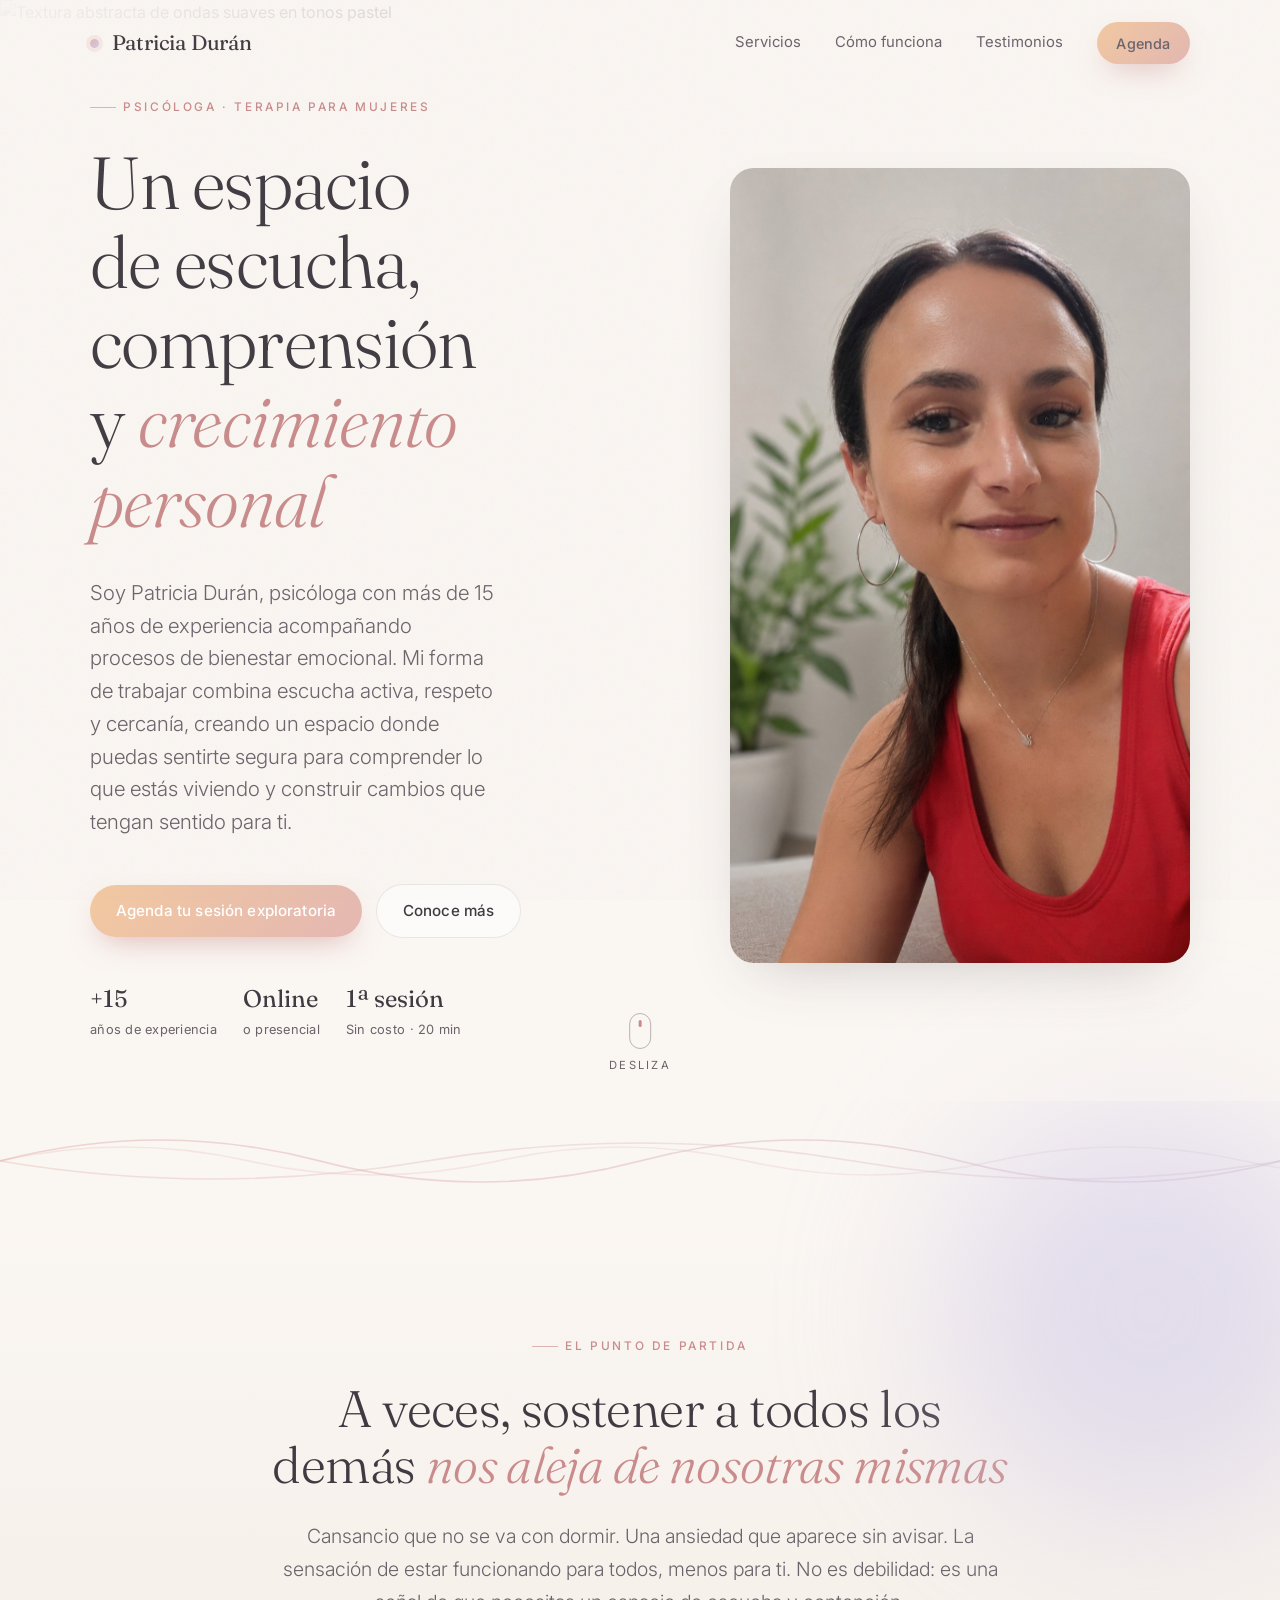
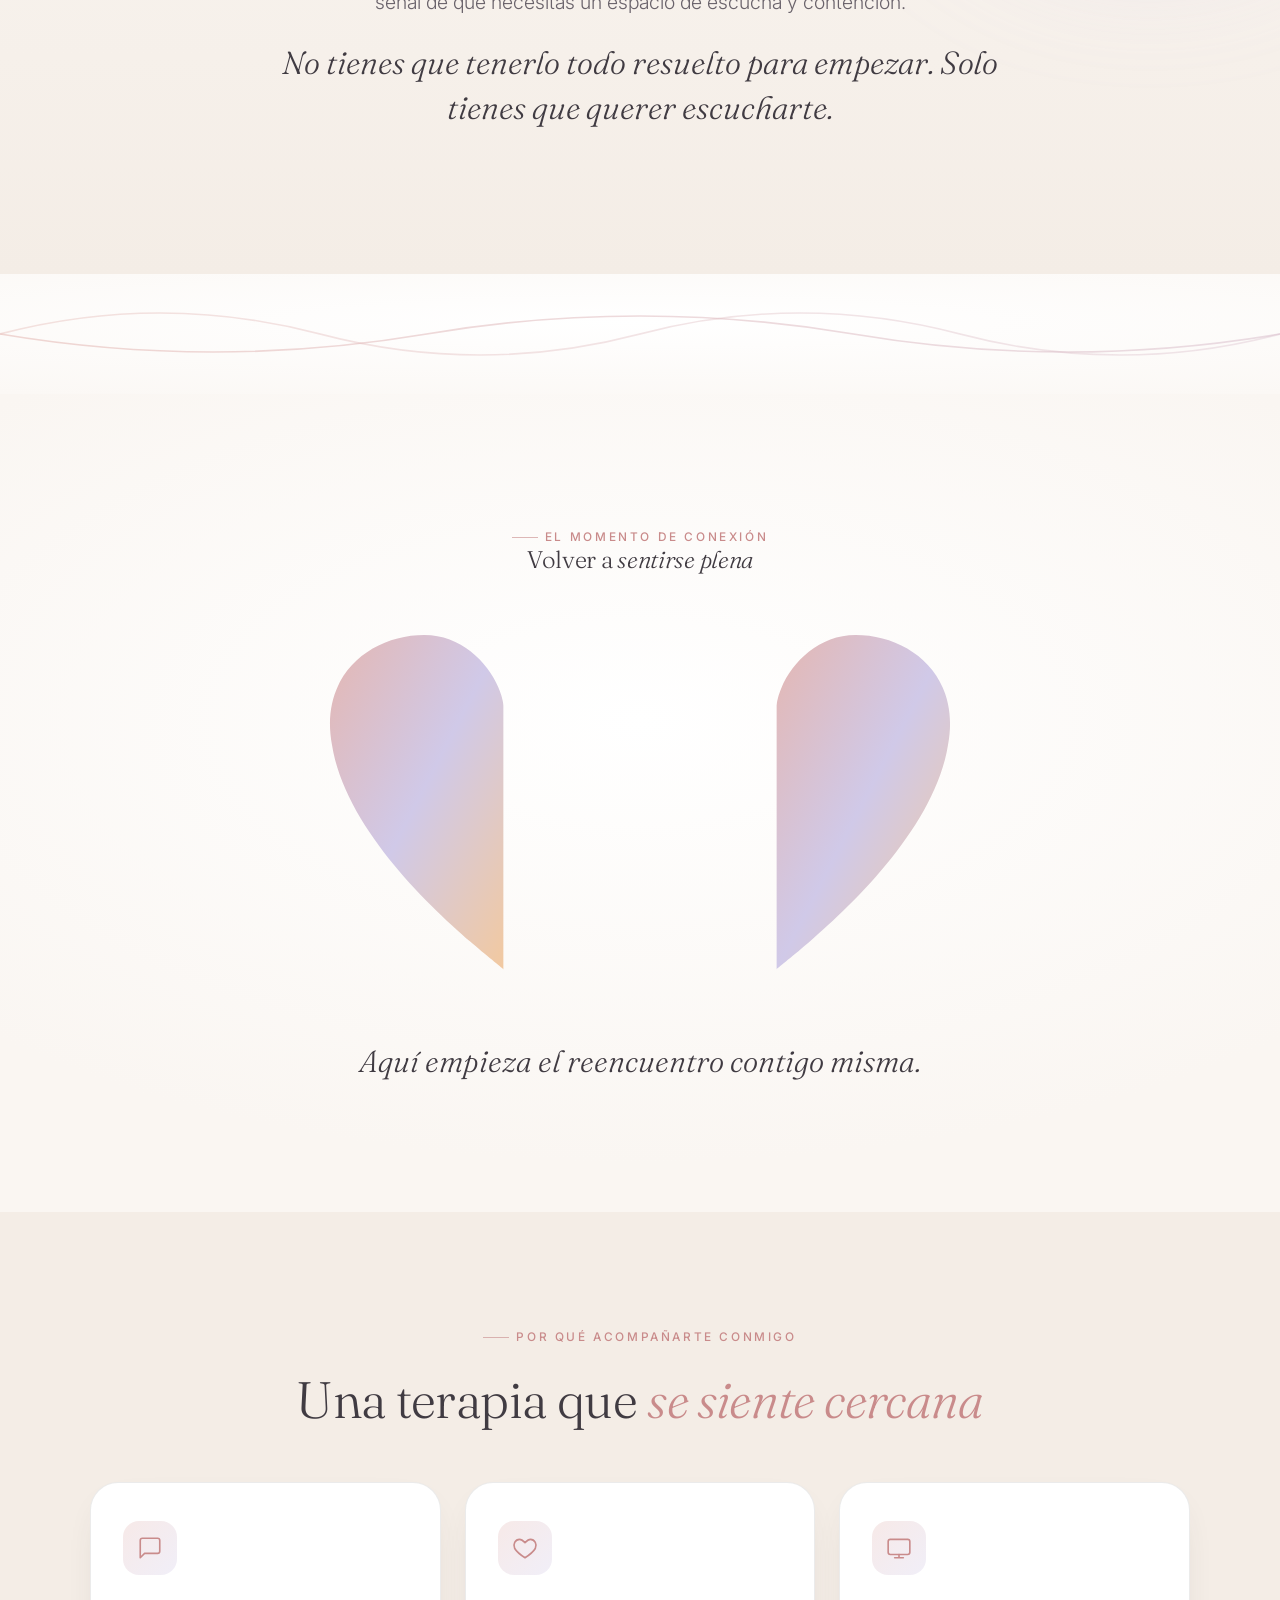
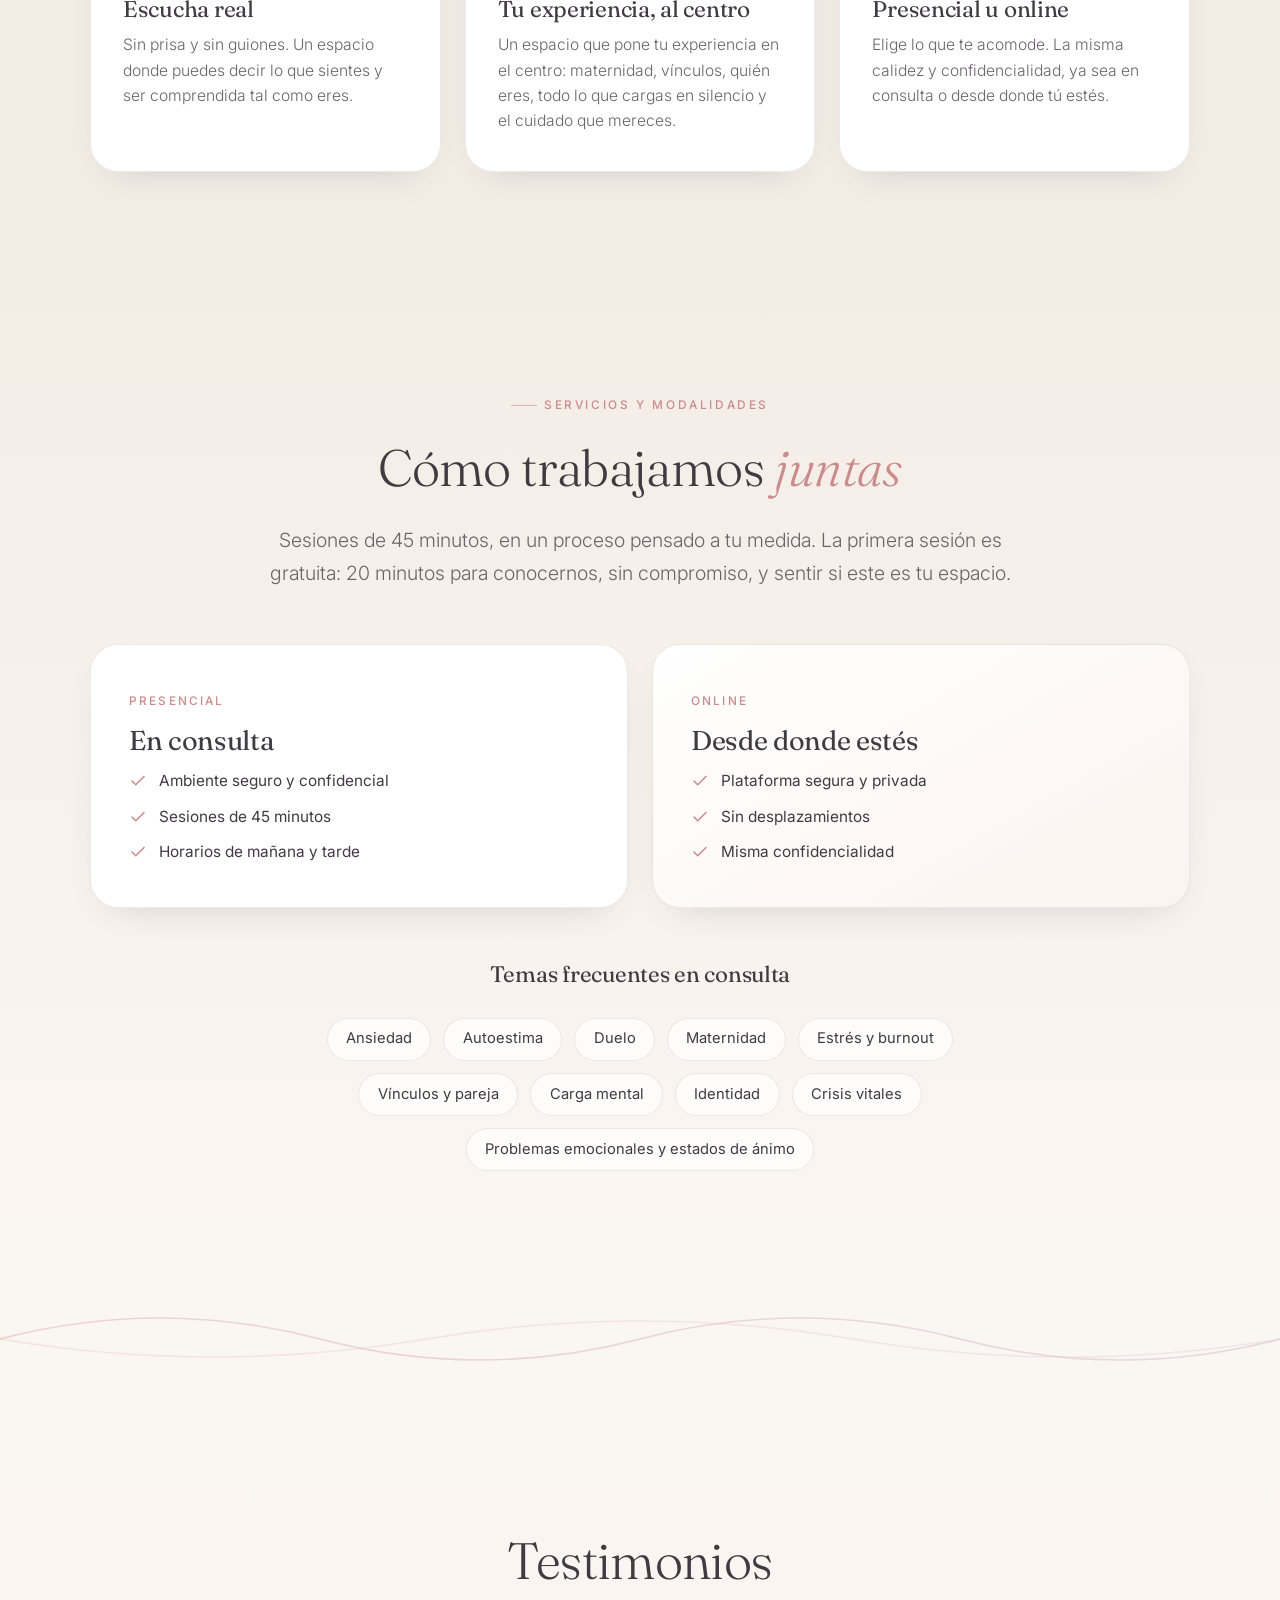
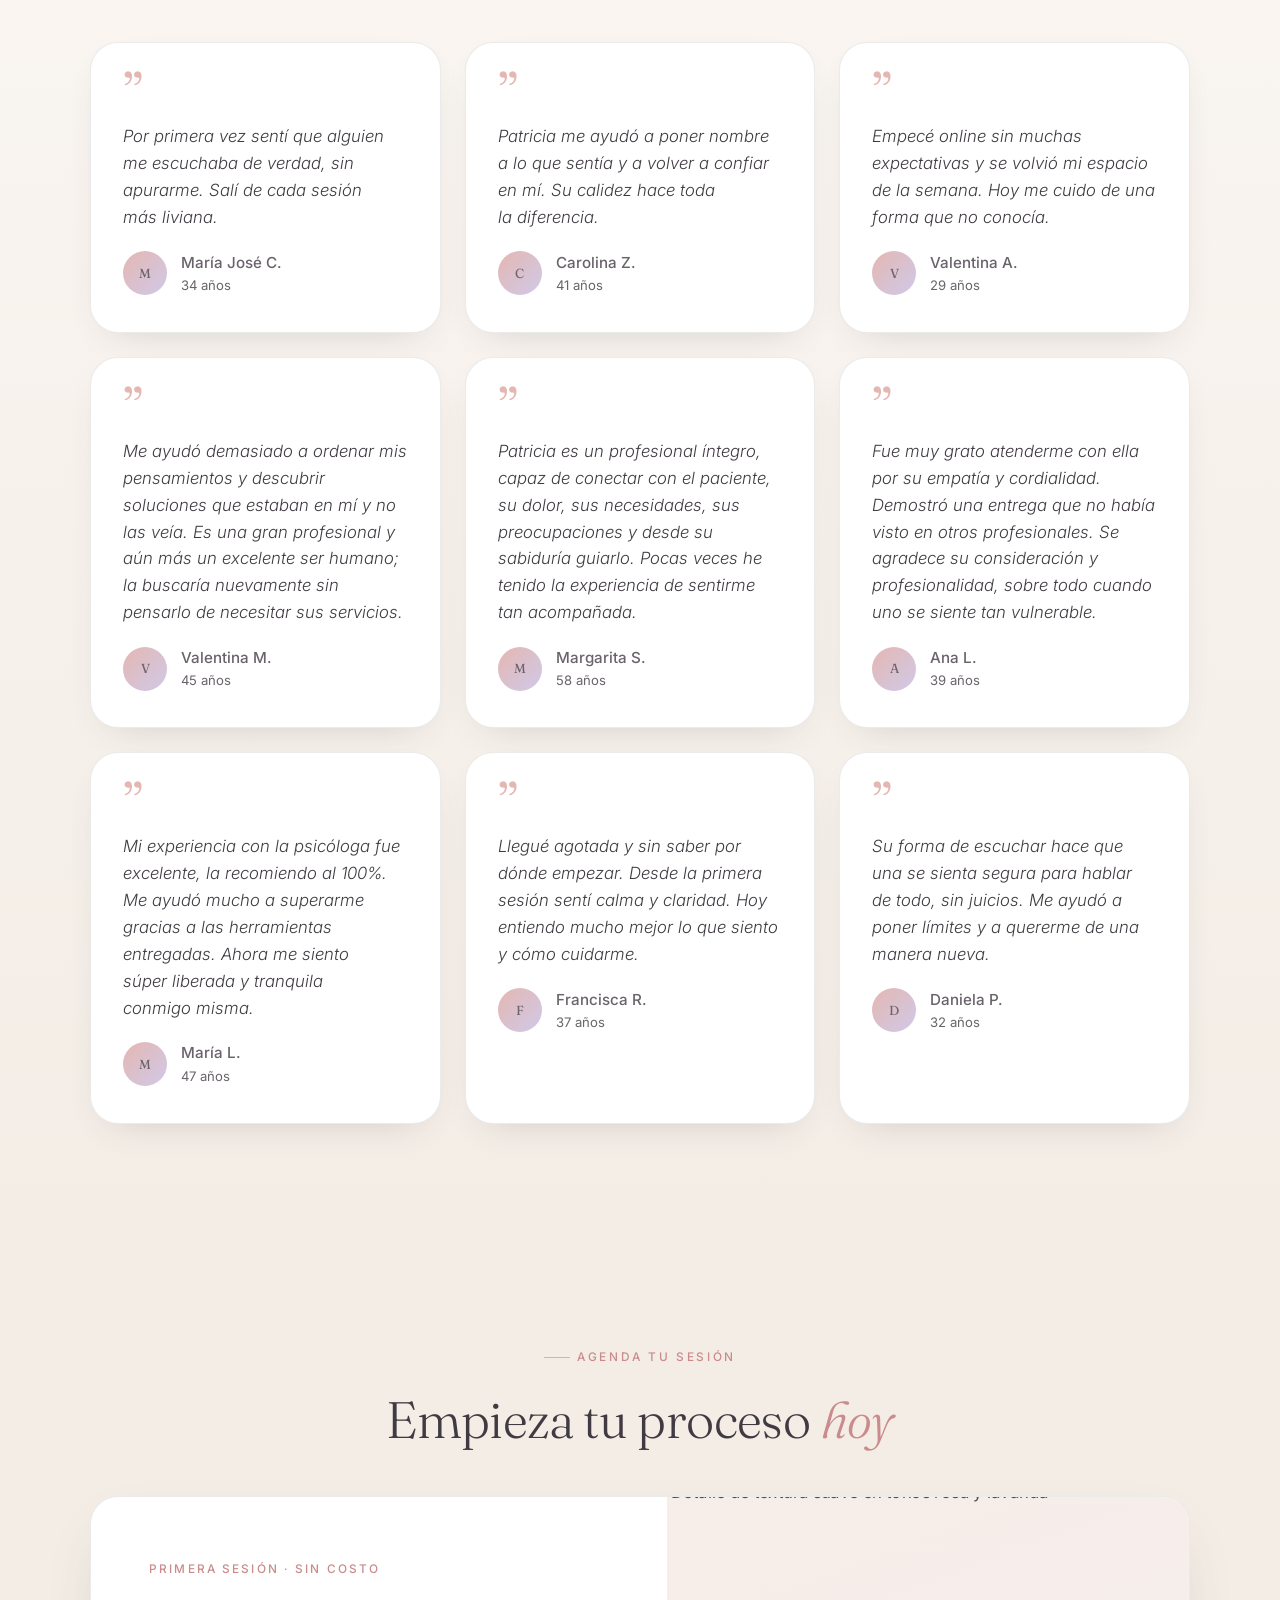
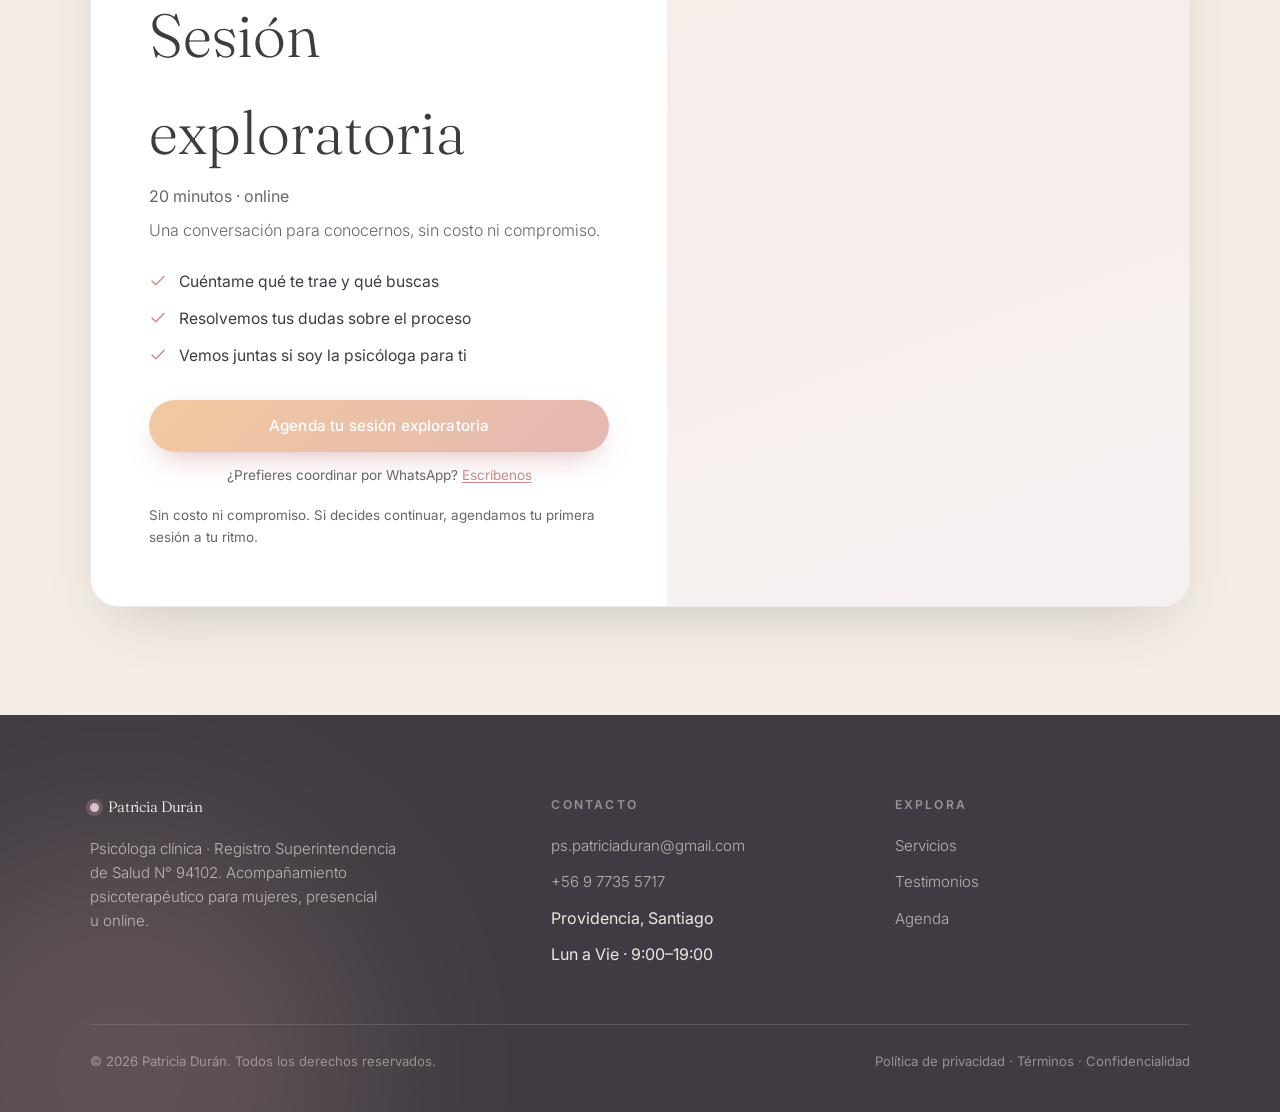
==== index.html @ c8b3114e "Cambiar el titular del hero Reemplaza 'Un espacio seguro para volver a ti' por 'Un espacio de escuch" ====
<!DOCTYPE html>
<html lang="es">
<head>
<meta charset="UTF-8" />
<meta name="viewport" content="width=device-width, initial-scale=1.0" />
<title>Patricia Durán — Psicóloga | Un espacio seguro para volver a ti</title>
<meta name="description" content="Psicoterapia para mujeres con Patricia Durán. Un espacio seguro, cálido y confidencial para volver a ti. Sesiones presenciales u online. Agenda tu primera sesión." />
<meta name="author" content="Patricia Durán" />
<meta property="og:type" content="website" />
<meta property="og:title" content="Patricia Durán — Psicóloga" />
<meta property="og:description" content="Un espacio seguro para volver a ti. Psicoterapia cálida y especializada en mujeres, presencial u online." />
<meta property="og:image" content="assets/hero.png" />
<meta property="og:locale" content="es_ES" />
<meta name="theme-color" content="#FAF6F2" />
<link rel="icon" type="image/png" href="assets/favicon.png" />
<link rel="apple-touch-icon" href="assets/favicon.png" />

<link rel="preconnect" href="https://fonts.googleapis.com" />
<link rel="preconnect" href="https://fonts.gstatic.com" crossorigin />
<link href="https://fonts.googleapis.com/css2?family=Fraunces:ital,opsz,wght@0,9..144,300;0,9..144,400;0,9..144,500;1,9..144,300;1,9..144,400&family=Inter:wght@300;400;500;600&display=swap" rel="stylesheet" />

<link rel="stylesheet" href="assets/styles.css?v=20260706" />
</head>
<body>

<!-- ============ NAVBAR ============ -->
<nav class="nav" id="nav" aria-label="Navegación principal">
  <div class="wrap nav-inner">
    <a class="logo" href="#top" aria-label="Patricia Durán, inicio"><span class="dot" aria-hidden="true"></span>Patricia Durán</a>
    <div class="nav-links" id="navLinks">
      <a href="#servicios">Servicios</a>
      <a href="#como">Cómo funciona</a>
      <a href="#testimonios">Testimonios</a>
      <a href="#agenda" class="btn btn-primary">Agenda</a>
    </div>
    <a href="#agenda" class="btn btn-primary nav-cta-mobile" style="padding:.6em 1.2em;font-size:.85rem">Agenda</a>
    <button class="nav-toggle" id="navToggle" aria-label="Abrir menú" aria-expanded="false" aria-controls="navLinks">
      <svg width="22" height="22" viewBox="0 0 24 24" fill="none" stroke="currentColor" stroke-width="1.6" stroke-linecap="round"><path d="M3 6h18M3 12h18M3 18h18"/></svg>
    </button>
  </div>
</nav>

<!-- ============ HERO ============ -->
<header class="hero" id="top">
  <div class="hero-media" id="heroMedia">
    <img class="poster" src="assets/hero.png" alt="Textura abstracta de ondas suaves en tonos pastel" />
  </div>
  <div class="hero-overlay" aria-hidden="true"></div>

  <div class="hero-content wrap">
    <div class="inner">
      <span class="eyebrow">Psicóloga · Terapia para mujeres</span>
      <h1>Un espacio de escucha, comprensión y <em>crecimiento personal</em></h1>
      <p class="lede">Soy Patricia Durán, psicóloga con más de 15 años de experiencia acompañando procesos de bienestar emocional. Mi forma de trabajar combina escucha activa, respeto y cercanía, creando un espacio donde puedas sentirte segura para comprender lo que estás viviendo y construir cambios que tengan sentido para ti.</p>
      <div class="hero-cta">
        <a id="exploraBtn" href="https://wa.me/56977355717?text=Hola%2C%20me%20gustar%C3%ADa%20agendar%20una%20sesi%C3%B3n%20exploratoria%20gratis%20de%2020%20min%20con%20Patricia" target="_blank" rel="noopener" class="btn btn-primary js-cal-explora" aria-label="Agenda tu sesión exploratoria gratis de 20 minutos">Agenda tu sesión exploratoria</a>
        <a href="#sobre" class="btn btn-ghost">Conoce más</a>
      </div>
      <div class="hero-meta">
        <div class="item"><b>+15</b><span>años de experiencia</span></div>
        <div class="item"><b>Online</b><span>o presencial</span></div>
        <div class="item"><b>1ª sesión</b><span>Sin costo · 20 min</span></div>
      </div>
    </div>
    <div class="hero-portrait">
      <div class="portrait-frame">
        <img src="assets/patricia.png" alt="Patricia Durán, psicóloga clínica" loading="eager" />
      </div>
    </div>
  </div>

  <div class="scroll-cue" aria-hidden="true">
    <span class="mouse"></span>
    Desliza
  </div>
</header>

<!-- sound wave separator -->
<div class="wave-sep" aria-hidden="true" style="background:linear-gradient(180deg,var(--crema),var(--crema))">
  <svg viewBox="0 0 1440 120" preserveAspectRatio="none">
    <defs>
      <linearGradient id="wg1" x1="0" y1="0" x2="1" y2="0">
        <stop offset="0" stop-color="#E4B7B2"/><stop offset=".5" stop-color="#D0C9E8"/><stop offset="1" stop-color="#F2C9A0"/>
      </linearGradient>
    </defs>
    <path class="wave-line wave-flow-1" stroke="url(#wg1)" d="M0,60 Q90,18 180,60 T360,60 T540,60 T720,60 T900,60 T1080,60 T1260,60 T1440,60 T1620,60 T1800,60 T1980,60 T2160,60 T2340,60 T2520,60 T2700,60 T2880,60"/>
    <path class="wave-line wave-flow-2" stroke="url(#wg1)" d="M0,60 Q120,96 240,60 T480,60 T720,60 T960,60 T1200,60 T1440,60 T1680,60 T1920,60 T2160,60 T2400,60 T2640,60 T2880,60"/>
    <path class="wave-line wave-flow-3" stroke="url(#wg1)" d="M0,60 Q70,32 140,60 T280,60 T420,60 T560,60 T700,60 T840,60 T980,60 T1120,60 T1260,60 T1400,60 T1540,60 T1680,60 T1820,60 T1960,60 T2100,60 T2240,60 T2380,60 T2520,60 T2660,60 T2800,60 T2940,60"/>
  </svg>
</div>

<!-- ============ PROBLEMA ============ -->
<section class="section problema" id="sobre">
  <div class="glow" style="width:420px;height:420px;background:var(--lavanda);top:-120px;right:-80px"></div>
  <div class="wrap">
    <div class="center-col">
      <span class="eyebrow reveal">El punto de partida</span>
      <h2 class="reveal d1">A veces, sostener a todos los demás <em>nos aleja de nosotras mismas</em></h2>
      <p class="lead-p reveal d2">Cansancio que no se va con dormir. Una ansiedad que aparece sin avisar. La sensación de estar funcionando para todos, menos para ti. No es debilidad: es una señal de que necesitas un espacio de escucha y contención.</p>
      <p class="pull reveal d2">No tienes que tenerlo todo resuelto para empezar. Solo tienes que querer escucharte.</p>
    </div>
  </div>
</section>

<!-- sound wave separator -->
<div class="wave-sep" aria-hidden="true" style="background:radial-gradient(120% 90% at 50% 40%,#fff,var(--crema))">
  <svg viewBox="0 0 1440 120" preserveAspectRatio="none">
    <path class="wave-line wave-flow-2" stroke="url(#wg1)" d="M0,60 Q90,18 180,60 T360,60 T540,60 T720,60 T900,60 T1080,60 T1260,60 T1440,60 T1620,60 T1800,60 T1980,60 T2160,60 T2340,60 T2520,60 T2700,60 T2880,60"/>
    <path class="wave-line wave-flow-1" stroke="url(#wg1)" d="M0,60 Q120,96 240,60 T480,60 T720,60 T960,60 T1200,60 T1440,60 T1680,60 T1920,60 T2160,60 T2400,60 T2640,60 T2880,60"/>
  </svg>
</div>

<!-- ============ EL MOMENTO DE CONEXIÓN ============ -->
<section class="connect" id="conexion" aria-label="El momento de conexión">
  <div class="wrap">
    <div class="center-col">
      <span class="eyebrow reveal">El momento de conexión</span>
      <h2 class="reveal d1" data-comment-anchor="c7e9aa4aef-h2">Volver a <em>sentirse plena</em></h2>
      <div class="heart-stage" id="heartStage">
        <div class="heart-glow" id="heartGlow" aria-hidden="true"></div>
        <svg viewBox="0 0 200 184" role="img" aria-label="Dos mitades de un corazón que se unen al hacer scroll">
          <defs>
            <linearGradient id="hg" x1="0" y1="0" x2="1" y2="1">
              <stop offset="0" stop-color="#E4B7B2"/>
              <stop offset=".5" stop-color="#D0C9E8"/>
              <stop offset="1" stop-color="#F2C9A0"/>
            </linearGradient>
            <clipPath id="clipL"><rect x="0" y="0" width="100" height="184"/></clipPath>
            <clipPath id="clipR"><rect x="100" y="0" width="100" height="184"/></clipPath>
          </defs>
          <g class="heart-half" id="heartL" clip-path="url(#clipL)">
            <path d="M100 172 C 96 168 30 120 22 70 C 16 38 40 20 64 20 C 84 20 98 38 100 52 C 100 52 100 172 100 172 Z" fill="url(#hg)"/>
          </g>
          <g class="heart-half" id="heartR" clip-path="url(#clipR)">
            <path d="M100 172 C 104 168 170 120 178 70 C 184 38 160 20 136 20 C 116 20 102 38 100 52 C 100 52 100 172 100 172 Z" fill="url(#hg)"/>
          </g>
        </svg>
      </div>
      <p class="connect-caption" id="connectCaption">Aquí empieza el reencuentro contigo misma.</p>
    </div>
  </div>
</section>

<!-- ============ BENEFICIOS ============ -->
<section class="section beneficios" id="beneficios">
  <div class="wrap">
    <div class="center-col">
      <span class="eyebrow reveal">Por qué acompañarte conmigo</span>
      <h2 class="reveal d1">Una terapia que <em>se siente cercana</em></h2>
    </div>
    <div class="cards">
      <article class="card reveal d1">
        <div class="ic" aria-hidden="true"><svg width="26" height="26" viewBox="0 0 24 24" fill="none" stroke="currentColor" stroke-width="1.5" stroke-linecap="round" stroke-linejoin="round"><path d="M21 15a2 2 0 0 1-2 2H7l-4 4V5a2 2 0 0 1 2-2h14a2 2 0 0 1 2 2z"/></svg></div>
        <h3>Escucha real</h3>
        <p>Sin prisa y sin guiones. Un espacio donde puedes decir lo que sientes y ser comprendida tal como eres.</p>
      </article>
      <article class="card reveal d2">
        <div class="ic" aria-hidden="true"><svg width="26" height="26" viewBox="0 0 24 24" fill="none" stroke="currentColor" stroke-width="1.5" stroke-linecap="round" stroke-linejoin="round"><path d="M12 21s-7-4.35-9.5-8.5C.5 8.5 3 4 7 4c2 0 3.5 1.5 5 3 1.5-1.5 3-3 5-3 4 0 6.5 4.5 4.5 8.5C19 16.65 12 21 12 21z"/></svg></div>
        <h3>Tu experiencia, al centro</h3>
        <p>Un espacio que pone tu experiencia en el centro: maternidad, vínculos, quién eres, todo lo que cargas en silencio y el cuidado que mereces.</p>
      </article>
      <article class="card reveal d3">
        <div class="ic" aria-hidden="true"><svg width="26" height="26" viewBox="0 0 24 24" fill="none" stroke="currentColor" stroke-width="1.5" stroke-linecap="round" stroke-linejoin="round"><rect x="2" y="4" width="20" height="14" rx="2"/><path d="M8 21h8M12 18v3"/></svg></div>
        <h3>Presencial u online</h3>
        <p>Elige lo que te acomode. La misma calidez y confidencialidad, ya sea en consulta o desde donde tú estés.</p>
      </article>
    </div>
  </div>
</section>

<!-- ============ SERVICIOS ============ -->
<section class="section servicios" id="servicios">
  <div class="wrap">
    <div class="center-col">
      <span class="eyebrow reveal">Servicios y modalidades</span>
      <h2 class="reveal d1">Cómo trabajamos <em>juntas</em></h2>
      <p class="lead-p reveal d2">Sesiones de 45 minutos, en un proceso pensado a tu medida. La primera sesión es gratuita: 20 minutos para conocernos, sin compromiso, y sentir si este es tu espacio.</p>
    </div>
    <div class="modal-grid" id="como">
      <article class="modal reveal d1">
        <span class="tag">Presencial</span>
        <h3>En consulta</h3>
        <ul>
          <li><svg width="18" height="18" viewBox="0 0 24 24" fill="none" stroke="currentColor" stroke-width="2" stroke-linecap="round" stroke-linejoin="round"><path d="M20 6 9 17l-5-5"/></svg>Ambiente seguro y confidencial</li>
          <li><svg width="18" height="18" viewBox="0 0 24 24" fill="none" stroke="currentColor" stroke-width="2" stroke-linecap="round" stroke-linejoin="round"><path d="M20 6 9 17l-5-5"/></svg>Sesiones de 45 minutos</li>
          <li><svg width="18" height="18" viewBox="0 0 24 24" fill="none" stroke="currentColor" stroke-width="2" stroke-linecap="round" stroke-linejoin="round"><path d="M20 6 9 17l-5-5"/></svg>Horarios de mañana y tarde</li>
        </ul>
      </article>
      <article class="modal is-online reveal d2">
        <span class="tag">Online</span>
        <h3>Desde donde estés</h3>
        <ul>
          <li><svg width="18" height="18" viewBox="0 0 24 24" fill="none" stroke="currentColor" stroke-width="2" stroke-linecap="round" stroke-linejoin="round"><path d="M20 6 9 17l-5-5"/></svg>Plataforma segura y privada</li>
          <li><svg width="18" height="18" viewBox="0 0 24 24" fill="none" stroke="currentColor" stroke-width="2" stroke-linecap="round" stroke-linejoin="round"><path d="M20 6 9 17l-5-5"/></svg>Sin desplazamientos</li>
          <li><svg width="18" height="18" viewBox="0 0 24 24" fill="none" stroke="currentColor" stroke-width="2" stroke-linecap="round" stroke-linejoin="round"><path d="M20 6 9 17l-5-5"/></svg>Misma confidencialidad</li>
        </ul>
      </article>
    </div>
    <div class="temas reveal">
      <h3>Temas frecuentes en consulta</h3>
      <div class="chips">
        <span class="chip">Ansiedad</span>
        <span class="chip">Autoestima</span>
        <span class="chip">Duelo</span>
        <span class="chip">Maternidad</span>
        <span class="chip">Estrés y burnout</span>
        <span class="chip">Vínculos y pareja</span>
        <span class="chip">Carga mental</span>
        <span class="chip">Identidad</span>
        <span class="chip">Crisis vitales</span>
        <span class="chip">Problemas emocionales y estados de ánimo</span>
      </div>
    </div>
  </div>
</section>

<!-- sound wave separator -->
<div class="wave-sep" aria-hidden="true">
  <svg viewBox="0 0 1440 120" preserveAspectRatio="none">
    <path class="wave-line wave-flow-1" stroke="url(#wg1)" d="M0,60 Q90,18 180,60 T360,60 T540,60 T720,60 T900,60 T1080,60 T1260,60 T1440,60 T1620,60 T1800,60 T1980,60 T2160,60 T2340,60 T2520,60 T2700,60 T2880,60"/>
    <path class="wave-line wave-flow-3" stroke="url(#wg1)" d="M0,60 Q120,96 240,60 T480,60 T720,60 T960,60 T1200,60 T1440,60 T1680,60 T1920,60 T2160,60 T2400,60 T2640,60 T2880,60"/>
  </svg>
</div>

<!-- ============ TESTIMONIOS ============ -->
<section class="section testimonios" id="testimonios">
  <div class="wrap">
    <div class="center-col">
      <h2 class="reveal d1">Testimonios</h2>
    </div>
    <div class="quotes">
      <figure class="quote reveal d1">
        <div class="mark" aria-hidden="true">”</div>
        <blockquote><p>Por primera vez sentí que alguien me escuchaba de verdad, sin apurarme. Salí de cada sesión más liviana.</p></blockquote>
        <figcaption class="who"><span class="av" aria-hidden="true">M</span><span><b>María José C.</b><span>34 años</span></span></figcaption>
      </figure>
      <figure class="quote reveal d2">
        <div class="mark" aria-hidden="true">”</div>
        <blockquote><p>Patricia me ayudó a poner nombre a lo que sentía y a volver a confiar en mí. Su calidez hace toda la diferencia.</p></blockquote>
        <figcaption class="who"><span class="av" aria-hidden="true">C</span><span><b>Carolina Z.</b><span>41 años</span></span></figcaption>
      </figure>
      <figure class="quote reveal d3">
        <div class="mark" aria-hidden="true">”</div>
        <blockquote><p>Empecé online sin muchas expectativas y se volvió mi espacio de la semana. Hoy me cuido de una forma que no conocía.</p></blockquote>
        <figcaption class="who"><span class="av" aria-hidden="true">V</span><span><b>Valentina A.</b><span>29 años</span></span></figcaption>
      </figure>
      <figure class="quote reveal d1">
        <div class="mark" aria-hidden="true">”</div>
        <blockquote><p>Me ayudó demasiado a ordenar mis pensamientos y descubrir soluciones que estaban en mí y no las veía. Es una gran profesional y aún más un excelente ser humano; la buscaría nuevamente sin pensarlo de necesitar sus servicios.</p></blockquote>
        <figcaption class="who"><span class="av" aria-hidden="true">V</span><span><b>Valentina M.</b><span>45 años</span></span></figcaption>
      </figure>
      <figure class="quote reveal d2">
        <div class="mark" aria-hidden="true">”</div>
        <blockquote><p>Patricia es un profesional íntegro, capaz de conectar con el paciente, su dolor, sus necesidades, sus preocupaciones y desde su sabiduría guiarlo. Pocas veces he tenido la experiencia de sentirme tan acompañada.</p></blockquote>
        <figcaption class="who"><span class="av" aria-hidden="true">M</span><span><b>Margarita S.</b><span>58 años</span></span></figcaption>
      </figure>
      <figure class="quote reveal d3">
        <div class="mark" aria-hidden="true">”</div>
        <blockquote><p>Fue muy grato atenderme con ella por su empatía y cordialidad. Demostró una entrega que no había visto en otros profesionales. Se agradece su consideración y profesionalidad, sobre todo cuando uno se siente tan vulnerable.</p></blockquote>
        <figcaption class="who"><span class="av" aria-hidden="true">A</span><span><b>Ana L.</b><span>39 años</span></span></figcaption>
      </figure>
      <figure class="quote reveal d1">
        <div class="mark" aria-hidden="true">”</div>
        <blockquote><p>Mi experiencia con la psicóloga fue excelente, la recomiendo al 100%. Me ayudó mucho a superarme gracias a las herramientas entregadas. Ahora me siento súper liberada y tranquila conmigo misma.</p></blockquote>
        <figcaption class="who"><span class="av" aria-hidden="true">M</span><span><b>María L.</b><span>47 años</span></span></figcaption>
      </figure>
      <figure class="quote reveal d2">
        <div class="mark" aria-hidden="true">”</div>
        <blockquote><p>Llegué agotada y sin saber por dónde empezar. Desde la primera sesión sentí calma y claridad. Hoy entiendo mucho mejor lo que siento y cómo cuidarme.</p></blockquote>
        <figcaption class="who"><span class="av" aria-hidden="true">F</span><span><b>Francisca R.</b><span>37 años</span></span></figcaption>
      </figure>
      <figure class="quote reveal d3">
        <div class="mark" aria-hidden="true">”</div>
        <blockquote><p>Su forma de escuchar hace que una se sienta segura para hablar de todo, sin juicios. Me ayudó a poner límites y a quererme de una manera nueva.</p></blockquote>
        <figcaption class="who"><span class="av" aria-hidden="true">D</span><span><b>Daniela P.</b><span>32 años</span></span></figcaption>
      </figure>
    </div>
  </div>
</section>

<!-- ============ PRICING / AGENDA ============ -->
<section class="section pricing" id="agenda">
  <div class="wrap">
    <div class="center-col">
      <span class="eyebrow reveal">Agenda tu sesión</span>
      <h2 class="reveal d1">Empieza tu proceso <em>hoy</em></h2>
    </div>
    <div class="price-card reveal d1" style="margin-top:48px">
      <div class="price-body">
        <span class="tag" style="font-size:.74rem;letter-spacing:.18em;text-transform:uppercase;color:var(--rosa-profundo);font-weight:500">Primera sesión · Sin costo</span>
        <div class="amt"><b>Sesión exploratoria</b></div>
        <p class="amt-meta">20 minutos · online</p>
        <p class="sub">Una conversación para conocernos, sin costo ni compromiso.</p>
        <ul>
          <li><svg width="18" height="18" viewBox="0 0 24 24" fill="none" stroke="currentColor" stroke-width="2" stroke-linecap="round" stroke-linejoin="round"><path d="M20 6 9 17l-5-5"/></svg>Cuéntame qué te trae y qué buscas</li>
          <li><svg width="18" height="18" viewBox="0 0 24 24" fill="none" stroke="currentColor" stroke-width="2" stroke-linecap="round" stroke-linejoin="round"><path d="M20 6 9 17l-5-5"/></svg>Resolvemos tus dudas sobre el proceso</li>
          <li><svg width="18" height="18" viewBox="0 0 24 24" fill="none" stroke="currentColor" stroke-width="2" stroke-linecap="round" stroke-linejoin="round"><path d="M20 6 9 17l-5-5"/></svg>Vemos juntas si soy la psicóloga para ti</li>
        </ul>
        <div class="agenda-actions">
          <a href="https://wa.me/56977355717?text=Hola%2C%20me%20gustar%C3%ADa%20agendar%20una%20sesi%C3%B3n%20exploratoria%20gratis%20de%2020%20min%20con%20Patricia" target="_blank" rel="noopener" class="btn btn-primary js-cal-explora" style="width:100%" aria-label="Agenda tu sesión exploratoria gratis de 20 minutos">Agenda tu sesión exploratoria</a>
        </div>
        <p class="alt-contact">¿Prefieres coordinar por WhatsApp? <a href="https://wa.me/56977355717?text=Hola%2C%20me%20gustar%C3%ADa%20agendar%20una%20sesi%C3%B3n%20exploratoria%20con%20Patricia" target="_blank" rel="noopener">Escríbenos</a></p>
        <p class="price-note">Sin costo ni compromiso. Si decides continuar, agendamos tu primera sesión a tu ritmo.</p>
      </div>
      <div class="price-media">
        <img src="assets/hero.png" alt="Detalle de textura suave en tonos rosa y lavanda" loading="lazy" />
        <div class="veil" aria-hidden="true"></div>
      </div>
    </div>
  </div>
</section>

<!-- ============ FOOTER ============ -->
<footer class="footer">
  <div class="glow" style="width:480px;height:480px;background:var(--rosa-sereno);bottom:-200px;left:-120px"></div>
  <div class="wrap">
    <div class="foot-grid">
      <div class="foot-col">
        <a class="logo" href="#top"><span class="dot" aria-hidden="true"></span>Patricia Durán</a>
        <p style="max-width:34ch;margin-bottom:6px">Psicóloga clínica · Registro Superintendencia de Salud N° 94102. Acompañamiento psicoterapéutico para mujeres, presencial u online.</p>
      </div>
      <div class="foot-col">
        <h4>Contacto</h4>
        <ul>
          <li><a href="mailto:ps.patriciaduran@gmail.com">ps.patriciaduran@gmail.com</a></li>
          <li><a href="tel:+56977355717">+56 9 7735 5717</a></li>
          <li>Providencia, Santiago</li>
          <li>Lun a Vie · 9:00–19:00</li>
        </ul>
      </div>
      <div class="foot-col">
        <h4>Explora</h4>
        <ul>
          <li><a href="#servicios">Servicios</a></li>
          <li><a href="#testimonios">Testimonios</a></li>
          <li><a href="#agenda">Agenda</a></li>
        </ul>
      </div>
    </div>
    <div class="foot-bottom">
      <span>© 2026 Patricia Durán. Todos los derechos reservados.</span>
      <span>Política de privacidad · Términos · Confidencialidad</span>
    </div>
  </div>
</footer>

<script>
(function(){
  var reduce = window.matchMedia('(prefers-reduced-motion: reduce)').matches;

  /* ======================================================================
     SESIÓN EXPLORATORIA GRATIS (Cal.com)  —  pega aquí el link de Patricia
     ----------------------------------------------------------------------
     CAL_LINK : el "username/evento" de Cal.com (SIN https://cal.com/)
                ej: "patriciaduran/exploratoria-20min"
     Si queda vacío, el botón del hero usa WhatsApp como respaldo.
     ====================================================================== */
  var CAL_LINK = "patricia-duran/sesion-exploratoria";

  (function initCal(){
    var btns = document.querySelectorAll('.js-cal-explora');
    if(!btns.length || !CAL_LINK) return;     // sin link → se mantiene el respaldo por WhatsApp
    // El calendario abre en una ventana emergente sobre la misma web (no redirige).
    btns.forEach(function(btn){
      btn.href = "https://cal.com/" + CAL_LINK;  // respaldo si el script no cargara
      btn.removeAttribute('target');
      btn.setAttribute('data-cal-link', CAL_LINK);
      btn.setAttribute('data-cal-config', '{"layout":"month_view"}');
    });
    (function (C, A, L) {
      var p = function (a, ar) { a.q.push(ar); };
      var d = C.document;
      C.Cal = C.Cal || function () {
        var cal = C.Cal, ar = arguments;
        if (!cal.loaded) { cal.ns = {}; cal.q = cal.q || []; d.head.appendChild(d.createElement("script")).src = A; cal.loaded = true; }
        if (ar[0] === L) {
          var api = function () { p(api, arguments); }, namespace = ar[1];
          api.q = api.q || [];
          if (typeof namespace === "string") { cal.ns[namespace] = cal.ns[namespace] || api; p(cal.ns[namespace], ar); p(cal, ["initNamespace", namespace]); }
          else p(cal, ar);
          return;
        }
        p(cal, ar);
      };
    })(window, "https://app.cal.com/embed/embed.js", "init");
    Cal("init", { origin: "https://cal.com" });
    Cal("ui", { hideEventTypeDetails: false, layout: "month_view" });
  })();

  /* ---- NAV scroll state ---- */
  var nav = document.getElementById('nav');
  function onScrollNav(){ nav.classList.toggle('scrolled', window.scrollY > 24); }
  onScrollNav();
  window.addEventListener('scroll', onScrollNav, {passive:true});

  /* ---- mobile menu ---- */
  var toggle = document.getElementById('navToggle');
  var links = document.getElementById('navLinks');
  toggle.addEventListener('click', function(){
    var open = links.classList.toggle('open');
    toggle.setAttribute('aria-expanded', open ? 'true':'false');
    toggle.setAttribute('aria-label', open ? 'Cerrar menú':'Abrir menú');
  });
  links.addEventListener('click', function(e){
    if(e.target.tagName === 'A'){ links.classList.remove('open'); toggle.setAttribute('aria-expanded','false'); }
  });

  /* ---- REVEAL on scroll (rect-based for reliability) ---- */
  var revs = Array.prototype.slice.call(document.querySelectorAll('.reveal'));
  if(reduce){
    revs.forEach(function(r){ r.classList.add('in'); });
  } else {
    var revTicking = false;
    function checkReveals(){
      var vh = window.innerHeight || document.documentElement.clientHeight;
      for(var i=revs.length-1;i>=0;i--){
        var el = revs[i];
        var top = el.getBoundingClientRect().top;
        if(top < vh * 0.9){
          el.classList.add('in');
          // Safety: lock in the end-state once the transition would have completed,
          // in case the animation timeline is paused (e.g. an offscreen/non-painting frame).
          (function(node){ setTimeout(function(){
            if(parseFloat(getComputedStyle(node).opacity) < 0.99){
              node.style.transition = 'none'; node.style.opacity = '1'; node.style.transform = 'none';
            }
          }, 1100); })(el);
          revs.splice(i,1);
        }
      }
      revTicking = false;
    }
    // run directly (rAF can be throttled to never-fire in background frames)
    window.addEventListener('scroll', checkReveals, {passive:true});
    window.addEventListener('resize', checkReveals);
    window.addEventListener('load', checkReveals);
    checkReveals();
  }

  /* ---- HEART connect on scroll ---- */
  var stage = document.getElementById('heartStage');
  var hL = document.getElementById('heartL');
  var hR = document.getElementById('heartR');
  var glow = document.getElementById('heartGlow');
  var caption = document.getElementById('connectCaption');
  var hint = document.getElementById('heartHint');
  var section = document.getElementById('conexion');
  var MAXSEP = 62; // svg units each half travels apart
  var joined = false;

  function clamp(v,a,b){ return Math.max(a, Math.min(b, v)); }
  function easeInOut(t){ return t<.5 ? 2*t*t : 1-Math.pow(-2*t+2,2)/2; }

  if(reduce){
    // show joined heart statically, reveal caption
    hL.removeAttribute('transform'); hR.removeAttribute('transform');
    caption.classList.add('show');
    if(hint) hint.style.display='none';
  } else if(section){
    function updateHeart(){
      var rect = section.getBoundingClientRect();
      var vh = window.innerHeight;
      // progress: 0 when section top enters bottom, 1 when section center reaches ~upper third
      var total = rect.height + vh*0.5;
      var travelled = (vh - rect.top);
      var p = clamp(travelled / total, 0, 1);
      // remap so the join completes around 65% of the scroll-through, then holds
      var t = easeInOut(clamp(p/0.62, 0, 1));
      var sep = MAXSEP * (1 - t);
      hL.setAttribute('transform', 'translate(' + (-sep) + ',0)');
      hR.setAttribute('transform', 'translate(' + (sep) + ',0)');

      if(t > 0.985){
        if(!joined){
          joined = true;
          glow.style.transition='opacity .7s ease, transform .9s cubic-bezier(.22,.61,.36,1)';
          glow.style.opacity='1'; glow.style.transform='scale(1.08)';
          stage.style.transition='transform .5s cubic-bezier(.34,1.56,.64,1)';
          stage.style.transform='scale(1.04)';
          setTimeout(function(){ stage.style.transform='scale(1)'; }, 320);
          caption.classList.add('show');
          setTimeout(function(){
            if(parseFloat(getComputedStyle(caption).opacity) < 0.99){
              caption.style.transition='none'; caption.style.opacity='1'; caption.style.transform='none';
            }
          }, 1000);
          if(hint) hint.style.opacity='0';
        }
      } else {
        if(joined){
          joined = false;
          glow.style.opacity='0'; glow.style.transform='scale(.6)';
          caption.classList.remove('show');
          if(hint) hint.style.opacity='1';
        }
      }
    }
    window.addEventListener('scroll', updateHeart, {passive:true});
    window.addEventListener('resize', updateHeart);
    window.addEventListener('load', updateHeart);
    updateHeart();
  }
})();
</script>

</body>
</html>
---- assets/styles.css ----
/* ============ TOKENS ============ */
:root{
  --rosa-sereno:#E4B7B2;
  --lavanda:#D0C9E8;
  --durazno:#F2C9A0;
  --crema:#FAF6F2;
  --crema-2:#F4EDE6;
  --carbon:#403B42;
  --carbon-soft:#6A636B;
  --rosa-profundo:#C98B8B;
  --line:rgba(64,59,66,.10);

  --maxw:1180px;
  --pad:clamp(20px,5vw,40px);
  --r:18px;
  --r-lg:28px;
  --ease:cubic-bezier(.22,.61,.36,1);
  --ease-soft:cubic-bezier(.4,0,.2,1);
  --shadow:0 24px 60px -28px rgba(64,59,66,.28);
  --shadow-soft:0 14px 40px -24px rgba(64,59,66,.30);

  --serif:"Fraunces",Georgia,serif;
  --sans:"Inter",system-ui,-apple-system,sans-serif;
}

*{box-sizing:border-box;margin:0;padding:0}
html{scroll-behavior:smooth}
body{
  font-family:var(--sans);
  color:var(--carbon);
  background:var(--crema);
  line-height:1.6;
  -webkit-font-smoothing:antialiased;
  overflow-x:hidden;
  position:relative;
}

/* grain */
body::after{
  content:"";
  position:fixed;
  inset:0;
  z-index:9999;
  pointer-events:none;
  opacity:.045;
  background-image:url("data:image/svg+xml,%3Csvg xmlns='http://www.w3.org/2000/svg' width='180' height='180'%3E%3Cfilter id='n'%3E%3CfeTurbulence type='fractalNoise' baseFrequency='.9' numOctaves='2' stitchTiles='stitch'/%3E%3C/filter%3E%3Crect width='100%25' height='100%25' filter='url(%23n)'/%3E%3C/svg%3E");
}

img,video{display:block;max-width:100%}
a{color:inherit;text-decoration:none}
button{font-family:inherit;cursor:pointer;border:none;background:none}

::selection{background:var(--rosa-sereno);color:#fff}
:focus-visible{outline:2.5px solid var(--rosa-profundo);outline-offset:3px;border-radius:6px}

h1,h2,h3{font-family:var(--serif);font-weight:300;line-height:1.08;letter-spacing:-.012em;text-wrap:balance}
p{text-wrap:pretty}

.wrap{max-width:var(--maxw);margin-inline:auto;padding-inline:var(--pad)}

.eyebrow{
  font-family:var(--sans);
  font-size:.74rem;
  font-weight:500;
  letter-spacing:.22em;
  text-transform:uppercase;
  color:var(--rosa-profundo);
  display:inline-flex;align-items:center;gap:.6em;
}
.eyebrow::before{content:"";width:26px;height:1px;background:var(--rosa-profundo);opacity:.6}

/* buttons */
.btn{
  display:inline-flex;align-items:center;justify-content:center;gap:.55em;
  font-family:var(--sans);font-weight:500;font-size:.95rem;letter-spacing:.01em;
  padding:.92em 1.7em;border-radius:999px;
  transition:transform .4s var(--ease),box-shadow .4s var(--ease),background .4s var(--ease);
  will-change:transform;
}
.btn-primary{
  background:linear-gradient(135deg,var(--durazno),var(--rosa-sereno));
  color:#fff;
  box-shadow:0 12px 30px -12px rgba(201,139,139,.7);
}
.btn-primary:hover{transform:translateY(-2px);box-shadow:0 18px 40px -12px rgba(201,139,139,.85)}
.btn-ghost{
  background:rgba(255,255,255,.5);
  color:var(--carbon);
  border:1px solid var(--line);
  backdrop-filter:blur(6px);
}
.btn-ghost:hover{background:#fff;transform:translateY(-2px)}

/* ---- agenda actions + calendario embebido ---- */
.agenda-actions{display:flex;flex-direction:column;gap:10px;margin-top:4px}
.alt-contact{font-size:.85rem;color:var(--carbon-soft);text-align:center;margin-top:12px}
.alt-contact a{color:var(--rosa-profundo);text-decoration:underline;text-underline-offset:2px}
.cal-block{margin-top:44px;scroll-margin-top:96px}
.cal-block h3{font-family:var(--serif);font-weight:300;font-size:clamp(1.5rem,3.6vw,2rem);text-align:center;margin-bottom:8px}
.cal-block .cal-sub{text-align:center;color:var(--carbon-soft);font-size:.95rem;margin:0 auto 24px;max-width:46ch}
.cal-shell{border:1px solid var(--line);border-radius:var(--r-lg);overflow:hidden;background:#fff;box-shadow:var(--shadow)}
.calendly-inline-widget{min-width:320px;height:700px}
.cal-placeholder{display:flex;flex-direction:column;align-items:center;gap:16px;text-align:center;padding:54px 26px;background:linear-gradient(180deg,var(--crema),#fff)}
.cal-placeholder .cal-ico{width:58px;height:58px;border-radius:50%;display:flex;align-items:center;justify-content:center;background:#fff;border:1px solid var(--line);color:var(--rosa-profundo)}
.cal-placeholder p{max-width:44ch;color:var(--carbon-soft);margin:0}
.cal-placeholder .btn{margin-top:4px}
@media(max-width:760px){.calendly-inline-widget{height:760px}}

/* ============ NAVBAR ============ */
.nav{
  position:fixed;top:0;left:0;right:0;z-index:100;
  transition:background .5s var(--ease),box-shadow .5s var(--ease),padding .5s var(--ease),border-color .5s var(--ease);
  border-bottom:1px solid transparent;
  padding:22px 0;
}
.nav.scrolled{
  background:rgba(250,246,242,.72);
  backdrop-filter:blur(16px) saturate(140%);
  -webkit-backdrop-filter:blur(16px) saturate(140%);
  border-bottom-color:var(--line);
  padding:13px 0;
  box-shadow:0 8px 30px -22px rgba(64,59,66,.4);
}
.nav-inner{display:flex;align-items:center;justify-content:space-between;gap:20px}
.logo{font-family:var(--serif);font-size:1.32rem;font-weight:400;letter-spacing:-.01em;display:flex;align-items:center;gap:.6em}
.logo .dot{width:9px;height:9px;border-radius:50%;background:linear-gradient(135deg,var(--rosa-sereno),var(--lavanda));box-shadow:0 0 0 4px rgba(228,183,178,.22)}
.nav-links{display:flex;align-items:center;gap:34px}
.nav-links a{font-size:.93rem;color:var(--carbon-soft);position:relative;transition:color .3s}
.nav-links a::after{content:"";position:absolute;left:0;bottom:-6px;height:1.5px;width:0;background:var(--rosa-profundo);transition:width .35s var(--ease)}
.nav-links a:hover{color:var(--carbon)}
.nav-links a:hover::after{width:100%}
.nav .btn{padding:.66em 1.35em;font-size:.9rem}
.nav-toggle{display:none;width:42px;height:42px;border-radius:50%;align-items:center;justify-content:center;color:var(--carbon)}

/* ============ HERO ============ */
.hero{position:relative;min-height:100svh;display:flex;align-items:center;overflow:hidden;background:var(--crema)}
.hero-media{position:absolute;inset:0;z-index:0}
.hero-media img{width:100%;height:100%;object-fit:cover}
.hero-media .poster{position:absolute;inset:0}
/* cream gradient overlay for legibility on the left */
.hero-overlay{
  position:absolute;inset:0;z-index:1;
  background:
    linear-gradient(100deg, rgba(250,246,242,.96) 0%, rgba(250,246,242,.86) 26%, rgba(250,246,242,.45) 52%, rgba(250,246,242,0) 74%),
    linear-gradient(0deg, rgba(250,246,242,.55), rgba(250,246,242,0) 32%);
}
.hero-content{position:relative;z-index:2;width:100%;padding-top:90px;padding-bottom:60px;
  display:flex;align-items:center;justify-content:space-between;gap:clamp(32px,5vw,64px)}
.hero-content .inner{max-width:560px;flex:1 1 auto}
/* hero portrait */
.hero-portrait{flex:0 0 auto}
.portrait-frame{
  position:relative;width:clamp(280px,36vw,460px);aspect-ratio:925/1600;border-radius:24px;overflow:hidden;
  box-shadow:var(--shadow);
  background:repeating-linear-gradient(135deg,#efe3dc,#efe3dc 10px,#f6ece6 10px,#f6ece6 20px);
}
.portrait-frame img{width:100%;height:100%;object-fit:cover}
.hero h1{font-size:clamp(2.6rem,6.4vw,4.6rem);margin:.35em 0 .5em}
.hero h1 em{font-style:italic;color:var(--rosa-profundo)}
.hero .lede{font-size:clamp(1.05rem,2.2vw,1.28rem);color:var(--carbon-soft);font-weight:300;max-width:34ch;margin-bottom:2.2em}
.hero-cta{display:flex;flex-wrap:wrap;gap:14px;align-items:center}
.hero-meta{display:flex;gap:26px;margin-top:2.6em;flex-wrap:wrap}
.hero-meta .item{display:flex;flex-direction:column;gap:2px}
.hero-meta .item b{font-family:var(--serif);font-size:1.5rem;font-weight:400;color:var(--carbon)}
.hero-meta .item span{font-size:.8rem;color:var(--carbon-soft);letter-spacing:.02em}
.scroll-cue{position:absolute;bottom:26px;left:50%;transform:translateX(-50%);z-index:2;display:flex;flex-direction:column;align-items:center;gap:8px;color:var(--carbon-soft);font-size:.7rem;letter-spacing:.2em;text-transform:uppercase}
.scroll-cue .mouse{width:22px;height:36px;border:1.5px solid rgba(64,59,66,.35);border-radius:14px;position:relative}
.scroll-cue .mouse::after{content:"";position:absolute;top:6px;left:50%;width:3px;height:7px;border-radius:3px;background:var(--rosa-profundo);transform:translateX(-50%);animation:scrollPulse 1.8s var(--ease) infinite}
@keyframes scrollPulse{0%{opacity:0;transform:translate(-50%,0)}30%{opacity:1}100%{opacity:0;transform:translate(-50%,12px)}}

/* ============ GLOWS ============ */
.glow{position:absolute;border-radius:50%;filter:blur(80px);opacity:.55;pointer-events:none;z-index:0}

/* ============ SOUND WAVE SEPARATOR ============ */
.wave-sep{position:relative;height:120px;overflow:hidden;display:flex;align-items:center}
.wave-sep svg{width:200%;height:100%;position:absolute;left:0;top:0}
.wave-line{fill:none;stroke-width:1.6;opacity:.55}
.wave-flow-1{animation:waveDrift 18s linear infinite}
.wave-flow-2{animation:waveDrift 26s linear infinite;opacity:.4}
.wave-flow-3{animation:waveDrift 34s linear infinite;opacity:.28}
@keyframes waveDrift{to{transform:translateX(-50%)}}

/* ============ SECTIONS ============ */
section{position:relative}
.section{padding:clamp(80px,12vh,150px) 0;position:relative;overflow-x:clip}
.center-col{max-width:760px;margin-inline:auto;text-align:center}
.section h2{font-size:clamp(2rem,4.6vw,3.2rem);margin:.5em 0 .55em}
.section h2 em{font-style:italic;color:var(--rosa-profundo)}
.lead-p{font-size:clamp(1.05rem,2vw,1.22rem);color:var(--carbon-soft);font-weight:300;line-height:1.7}

/* problema */
.problema{background:linear-gradient(180deg,var(--crema),var(--crema-2))}
.problema .center-col p{margin-bottom:1.1em}
.problema .pull{font-family:var(--serif);font-size:clamp(1.4rem,3vw,2rem);font-weight:300;font-style:italic;color:var(--carbon);line-height:1.4;margin-top:.4em}

/* ============ HEART CONNECT ============ */
.connect{padding:clamp(90px,14vh,170px) 0;background:radial-gradient(120% 90% at 50% 40%,#fff 0%,var(--crema) 60%);overflow:hidden}
.connect .center-col{max-width:680px}
.heart-stage{position:relative;width:min(440px,82vw);aspect-ratio:1/.92;margin:18px auto 0}
.heart-stage svg{width:100%;height:100%;overflow:visible}
.heart-half{transition:none}
.heart-glow{
  position:absolute;inset:8%;border-radius:50%;
  background:radial-gradient(circle,rgba(228,183,178,.85),rgba(208,201,232,.4) 45%,transparent 70%);
  filter:blur(26px);opacity:0;transform:scale(.6);pointer-events:none;
}
.connect-caption{
  font-family:var(--serif);font-style:italic;font-weight:300;
  font-size:clamp(1.3rem,3vw,1.9rem);color:var(--carbon);
  margin-top:34px;opacity:0;transform:translateY(14px);
  transition:opacity .9s var(--ease),transform .9s var(--ease);
  min-height:1.4em;
}
.connect-caption.show{opacity:1;transform:none}

/* ============ BENEFICIOS ============ */
.beneficios{background:var(--crema-2)}
.cards{display:grid;grid-template-columns:repeat(3,1fr);gap:24px;margin-top:54px}
.card{
  background:#fff;border:1px solid var(--line);border-radius:var(--r-lg);
  padding:38px 32px;box-shadow:var(--shadow-soft);
  transition:transform .5s var(--ease),box-shadow .5s var(--ease);
}
.card:hover{transform:translateY(-6px);box-shadow:var(--shadow)}
.card .ic{width:54px;height:54px;border-radius:16px;display:flex;align-items:center;justify-content:center;margin-bottom:22px;
  background:linear-gradient(135deg,rgba(228,183,178,.3),rgba(208,201,232,.3));color:var(--rosa-profundo)}
.card h3{font-size:1.42rem;margin-bottom:.5em;font-weight:400}
.card p{color:var(--carbon-soft);font-size:.98rem;font-weight:300}

/* ============ SERVICIOS ============ */
.servicios{background:linear-gradient(180deg,var(--crema-2),var(--crema))}
.modal-grid{display:grid;grid-template-columns:1fr 1fr;gap:24px;margin-top:54px}
.modal{
  position:relative;border-radius:var(--r-lg);padding:42px 38px;overflow:hidden;
  border:1px solid var(--line);background:#fff;box-shadow:var(--shadow-soft);
}
.modal.is-online{background:linear-gradient(150deg,#fff, #fbf3ef)}
.modal .tag{font-size:.74rem;letter-spacing:.18em;text-transform:uppercase;font-weight:500;color:var(--rosa-profundo)}
.modal h3{font-size:1.7rem;font-weight:400;margin:.5em 0 .5em}
.modal p{color:var(--carbon-soft);font-weight:300;margin-bottom:1.3em}
.modal ul{list-style:none;display:flex;flex-direction:column;gap:11px}
.modal li{display:flex;gap:12px;align-items:flex-start;font-size:.96rem;color:var(--carbon)}
.modal li svg{flex:none;margin-top:3px;color:var(--rosa-profundo)}
.temas{margin-top:54px;text-align:center}
.temas h3{font-size:1.4rem;font-weight:400;margin-bottom:1.4em}
.chips{display:flex;flex-wrap:wrap;gap:12px;justify-content:center;max-width:720px;margin-inline:auto}
.chip{padding:.6em 1.25em;border-radius:999px;background:rgba(255,255,255,.7);border:1px solid var(--line);font-size:.92rem;color:var(--carbon);transition:background .3s,transform .3s}
.chip:hover{background:#fff;transform:translateY(-2px)}

/* ============ TESTIMONIOS ============ */
.testimonios{background:linear-gradient(180deg,var(--crema),var(--crema-2))}
.quotes{display:grid;grid-template-columns:repeat(3,1fr);gap:24px;margin-top:54px}
.quote{
  background:#fff;border:1px solid var(--line);border-radius:var(--r-lg);
  padding:36px 32px;box-shadow:var(--shadow-soft);display:flex;flex-direction:column;gap:20px;
}
.quote .mark{font-family:var(--serif);font-size:3.2rem;line-height:.5;color:var(--rosa-sereno);height:24px}
.quote p{font-size:1.05rem;font-weight:300;color:var(--carbon);line-height:1.6;font-style:italic;flex:1}
.quote .who{display:flex;align-items:center;gap:14px}
.quote .av{width:44px;height:44px;border-radius:50%;display:flex;align-items:center;justify-content:center;font-family:var(--serif);color:#fff;font-size:1rem;background:linear-gradient(135deg,var(--rosa-sereno),var(--lavanda))}
.quote .who b{font-weight:500;font-size:.95rem;display:block}
.quote .who span{font-size:.82rem;color:var(--carbon-soft)}

/* ============ PRICING ============ */
.pricing{background:var(--crema-2)}
.price-card{
  display:grid;grid-template-columns:1.05fr .95fr;gap:0;border-radius:var(--r-lg);overflow:hidden;
  box-shadow:var(--shadow);border:1px solid var(--line);background:#fff;
}
.price-body{padding:clamp(36px,5vw,58px)}
.price-body .amt{display:flex;align-items:baseline;gap:10px;margin:.4em 0 .2em}
.price-body .amt b{font-family:var(--serif);font-size:clamp(2.6rem,6vw,3.8rem);font-weight:300;color:var(--carbon)}
.price-body .amt span{color:var(--carbon-soft);font-size:1rem}
.price-body .amt-meta{color:var(--carbon-soft);font-size:1rem;font-weight:400;margin:-.05em 0 .55em}
.price-body .sub{color:var(--carbon-soft);font-weight:300;margin-bottom:1.6em}
.price-body ul{list-style:none;display:flex;flex-direction:column;gap:12px;margin:1.4em 0 2em}
.price-body li{display:flex;gap:12px;align-items:flex-start;font-size:.98rem}
.price-body li svg{flex:none;margin-top:3px;color:var(--rosa-profundo)}
.price-note{font-size:.84rem;color:var(--carbon-soft);margin-top:1.4em;line-height:1.6}
.price-media{position:relative;background:var(--crema);overflow:hidden;min-height:280px}
.price-media img{width:100%;height:100%;object-fit:cover;transform:scale(1.05)}
.price-media .veil{position:absolute;inset:0;background:linear-gradient(160deg,rgba(228,183,178,.15),rgba(208,201,232,.1))}
/* plans (planes) */
.plans-intro{text-align:center;max-width:520px;margin:46px auto 24px;color:var(--carbon-soft);font-weight:300;font-size:1.02rem}
.plans{display:grid;grid-template-columns:repeat(3,1fr);gap:20px;max-width:1000px;margin-inline:auto}
.plan{
  position:relative;background:#fff;border:1px solid var(--line);border-radius:var(--r-lg);
  padding:30px 30px;box-shadow:var(--shadow-soft);
  transition:transform .5s var(--ease),box-shadow .5s var(--ease);
}
.plan:hover{transform:translateY(-5px);box-shadow:var(--shadow)}
.plan .tag{font-size:.72rem;letter-spacing:.18em;text-transform:uppercase;font-weight:500;color:var(--rosa-profundo)}
.plan .ptotal{font-family:var(--serif);font-size:clamp(2rem,4.4vw,2.6rem);font-weight:300;color:var(--carbon);margin:.3em 0 .15em}
.plan .punit{font-size:.94rem;color:var(--carbon-soft);font-weight:300}
.plan .save{display:inline-flex;align-items:center;gap:.5em;margin-top:14px;padding:.42em 1em;border-radius:999px;
  background:linear-gradient(135deg,rgba(242,201,160,.35),rgba(228,183,178,.35));color:var(--rosa-profundo);
  font-size:.82rem;font-weight:500;letter-spacing:.01em}
.plan .desc{color:var(--carbon-soft);font-weight:300;font-size:.92rem;margin-top:16px}
.plan.is-featured{border-color:rgba(201,139,139,.4)}
.plan .badge{position:absolute;top:-11px;right:22px;font-size:.66rem;letter-spacing:.14em;text-transform:uppercase;font-weight:600;
  color:#fff;background:linear-gradient(135deg,var(--durazno),var(--rosa-sereno));padding:.42em .9em;border-radius:999px}

/* ============ FOOTER ============ */
.footer{background:var(--carbon);color:#EDE7E2;padding:80px 0 40px;position:relative;overflow:hidden}
.footer .glow{opacity:.18;filter:blur(90px)}
.foot-grid{display:grid;grid-template-columns:1.4fr 1fr 1fr;gap:48px;position:relative;z-index:1}
.footer .logo{color:#fff;margin-bottom:18px}
.footer p,.footer a{color:rgba(237,231,226,.7);font-size:.94rem;font-weight:300}
.footer a:hover{color:#fff}
.foot-col h4{font-family:var(--sans);font-size:.76rem;letter-spacing:.18em;text-transform:uppercase;color:rgba(237,231,226,.5);margin-bottom:18px;font-weight:600}
.foot-col ul{list-style:none;display:flex;flex-direction:column;gap:11px}
.socials{display:flex;gap:12px;margin-top:20px}
.socials a{width:40px;height:40px;border-radius:50%;border:1px solid rgba(237,231,226,.2);display:flex;align-items:center;justify-content:center;transition:background .3s,border-color .3s}
.socials a:hover{background:rgba(237,231,226,.12);border-color:rgba(237,231,226,.4)}
.foot-bottom{border-top:1px solid rgba(237,231,226,.14);margin-top:56px;padding-top:26px;display:flex;justify-content:space-between;gap:18px;flex-wrap:wrap;font-size:.82rem;color:rgba(237,231,226,.5)}

/* ============ REVEAL ============ */
.reveal{opacity:0;transform:translateY(26px);transition:opacity .9s var(--ease),transform .9s var(--ease)}
.reveal.in{opacity:1;transform:none}
.reveal.d1{transition-delay:.08s}
.reveal.d2{transition-delay:.16s}
.reveal.d3{transition-delay:.24s}

/* ============ RESPONSIVE ============ */
@media(max-width:920px){
  .cards,.quotes,.plans{grid-template-columns:1fr}
  .modal-grid{grid-template-columns:1fr}
  .price-card{grid-template-columns:1fr}
  .price-media{min-height:220px;order:-1}
  .foot-grid{grid-template-columns:1fr;gap:36px}
}
@media(max-width:760px){
  /* fuller cream veil so hero text stays legible over the video at full width */
  .hero-overlay{
    background:
      linear-gradient(180deg, rgba(250,246,242,.94) 0%, rgba(250,246,242,.82) 42%, rgba(250,246,242,.5) 78%, rgba(250,246,242,.35) 100%),
      linear-gradient(100deg, rgba(250,246,242,.9) 0%, rgba(250,246,242,.55) 55%, rgba(250,246,242,.2) 100%);
  }
  .hero-content{padding-top:104px;padding-bottom:84px;flex-direction:column;align-items:stretch;gap:28px}
  /* unwrap the text block so the photo can sit right after the title on mobile */
  .hero-content .inner{display:contents}
  .hero .eyebrow{order:1}
  .hero h1{order:2;margin:0}
  .hero-portrait{order:3;align-self:center}
  .hero .lede{order:4;margin-bottom:0}
  .hero-cta{order:5}
  .hero-meta{order:6;margin-top:0;gap:18px 28px}
  .portrait-frame{width:clamp(260px,76vw,380px)}
  .scroll-cue{display:none}
  .nav-links{
    position:fixed;top:0;left:0;right:0;width:100%;flex-direction:column;align-items:flex-start;
    background:rgba(250,246,242,.97);backdrop-filter:blur(20px);
    padding:96px 32px 36px;gap:22px;
    transform:translateY(-110%);transition:transform .5s var(--ease);box-shadow:var(--shadow);
    height:auto;
  }
  .nav-links.open{transform:translateY(0)}
  .nav-links a{font-size:1.3rem;font-family:var(--serif)}
  .nav-links .btn{display:none}
  .nav-toggle{display:flex}
  .nav .nav-cta{display:inline-flex}
}
@media(min-width:761px){.nav-cta-mobile{display:none}}

/* reduced motion */
@media(prefers-reduced-motion:reduce){
  *,*::after,*::before{animation-duration:.001ms!important;animation-iteration-count:1!important;transition-duration:.001ms!important;scroll-behavior:auto!important}
  .reveal{opacity:1!important;transform:none!important}
}
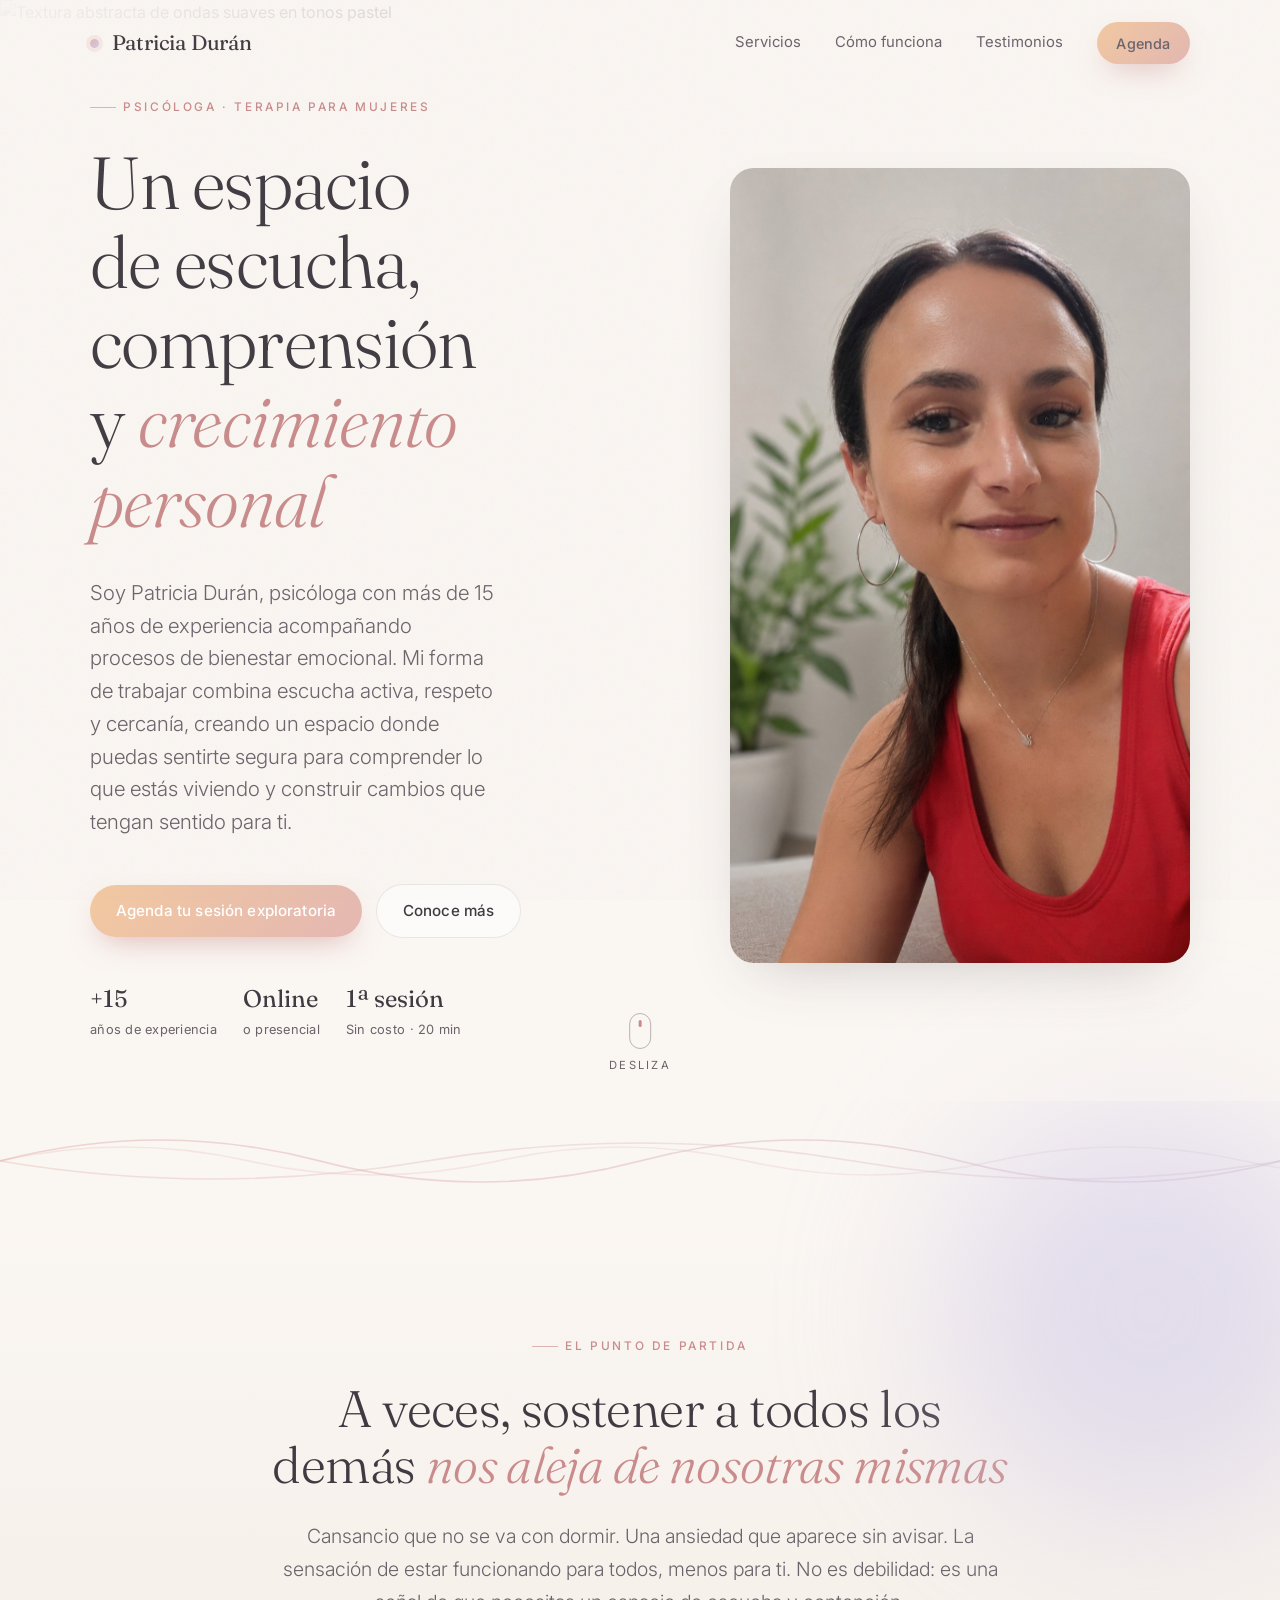
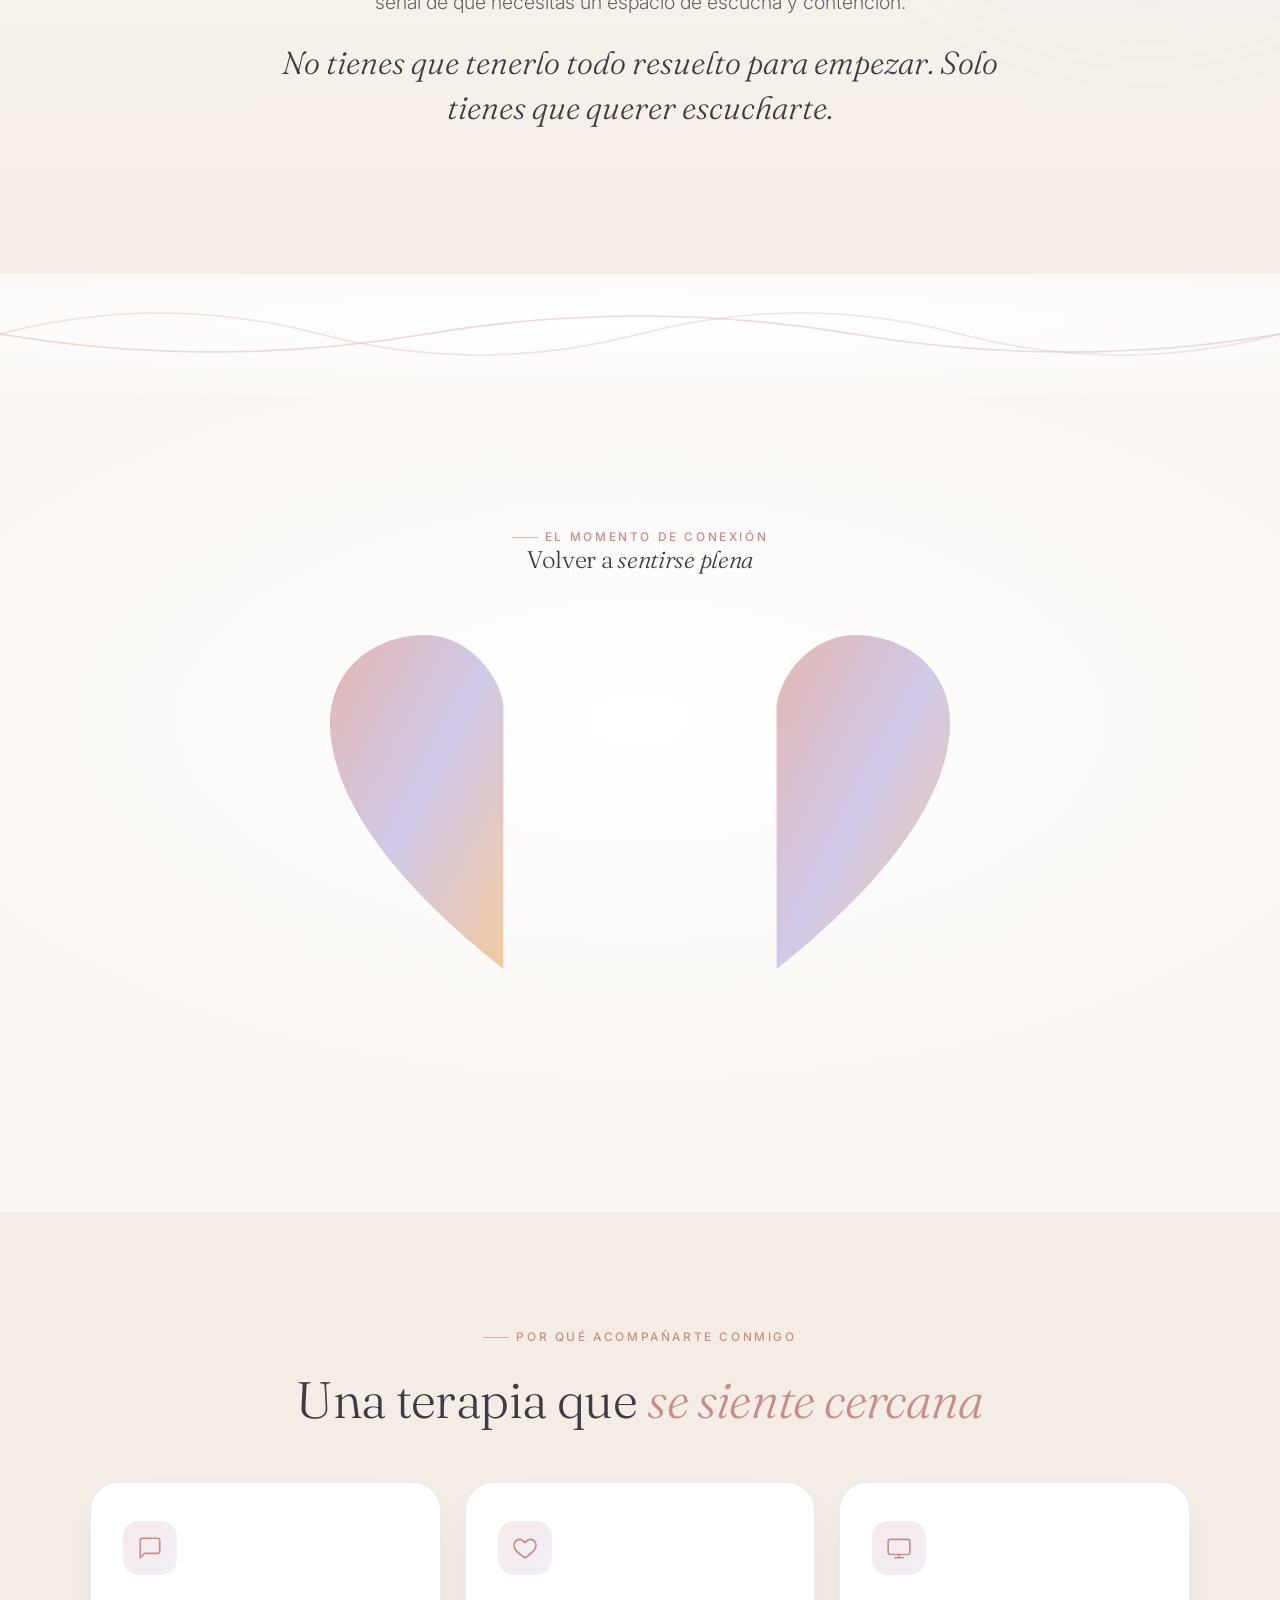
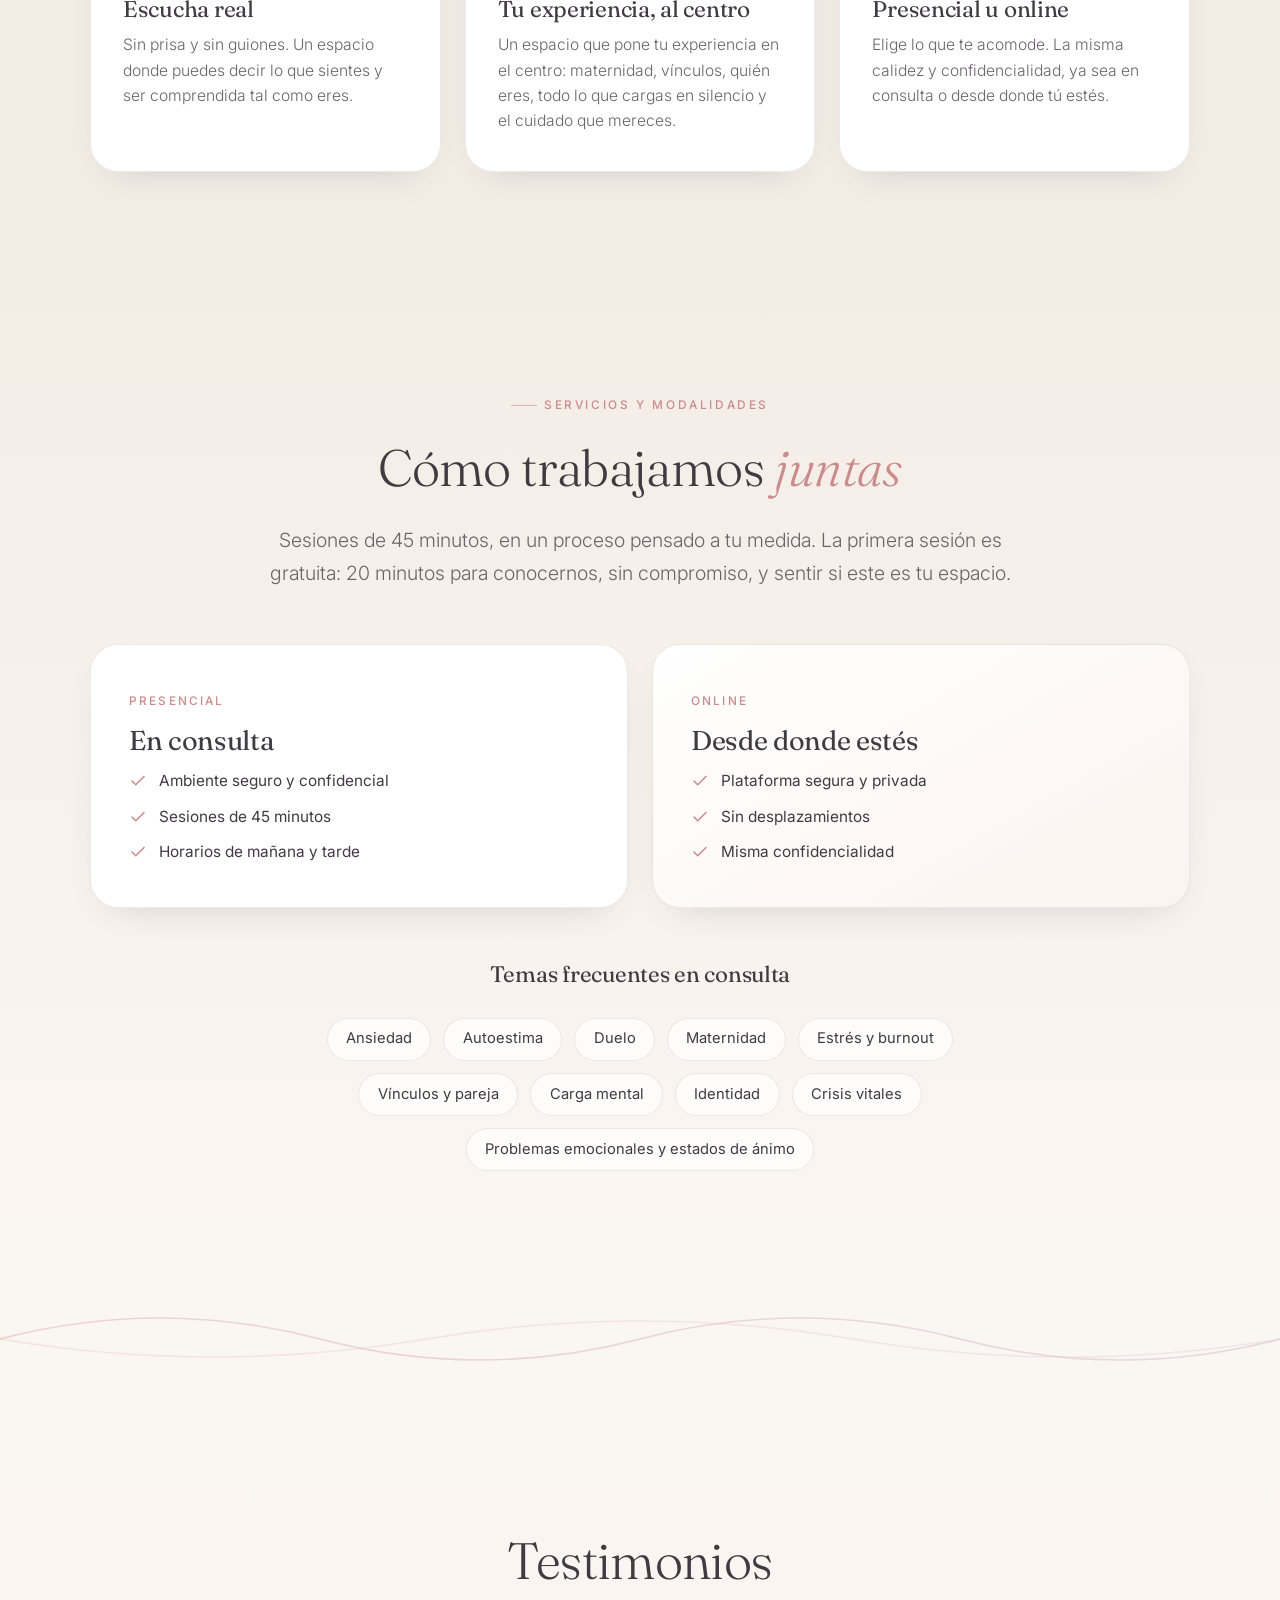
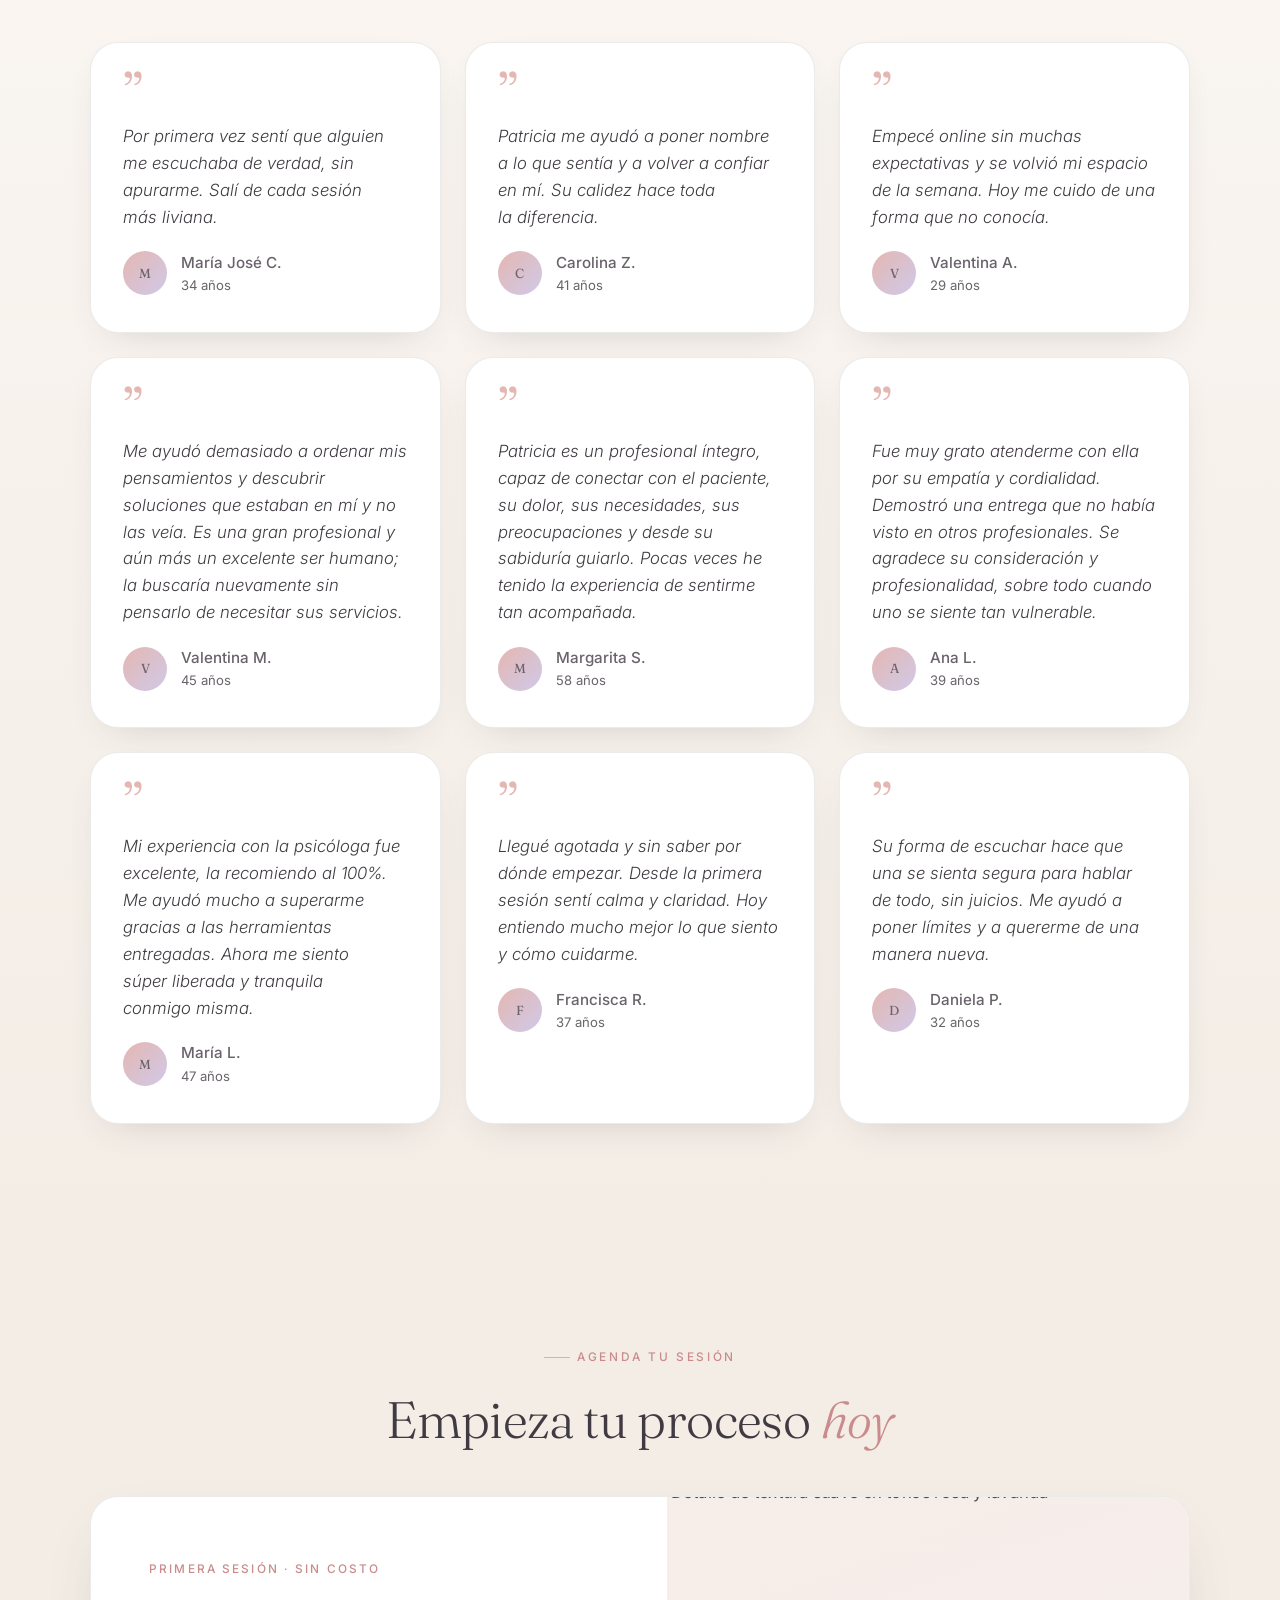
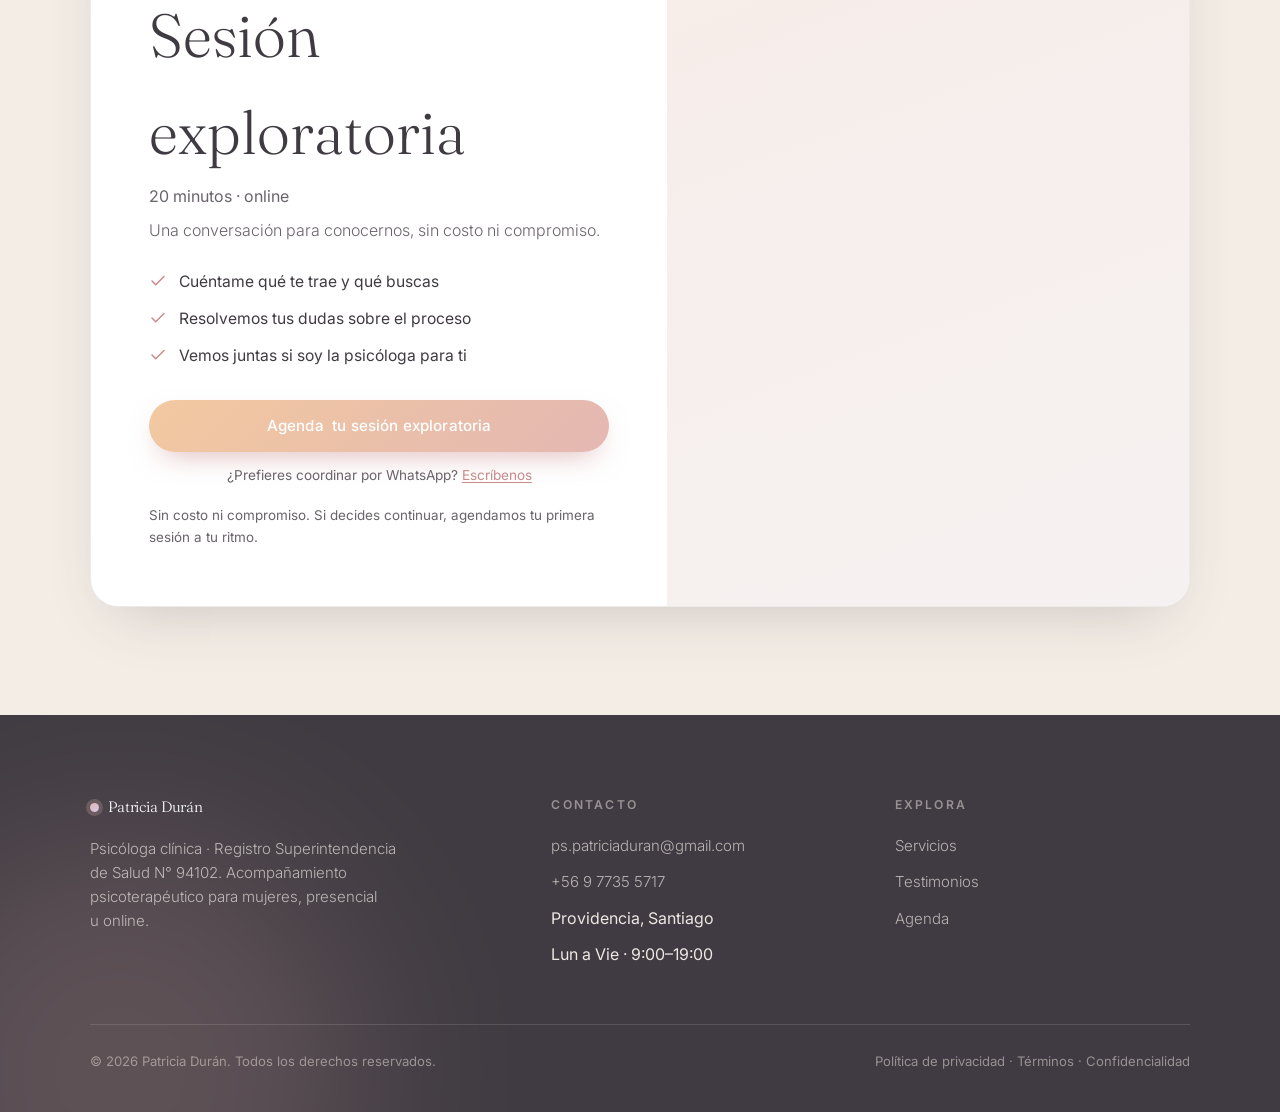
==== commit b6365f23: "Add magnetic hover effect and heart icon to final "Agenda tu sesión exploratoria" CTA Co-Authored-By" ====
--- a/index.html
+++ b/index.html
@@ -297,7 +297,7 @@
           <li><svg width="18" height="18" viewBox="0 0 24 24" fill="none" stroke="currentColor" stroke-width="2" stroke-linecap="round" stroke-linejoin="round"><path d="M20 6 9 17l-5-5"/></svg>Vemos juntas si soy la psicóloga para ti</li>
         </ul>
         <div class="agenda-actions">
-          <a href="https://wa.me/56977355717?text=Hola%2C%20me%20gustar%C3%ADa%20agendar%20una%20sesi%C3%B3n%20exploratoria%20gratis%20de%2020%20min%20con%20Patricia" target="_blank" rel="noopener" class="btn btn-primary js-cal-explora" style="width:100%" aria-label="Agenda tu sesión exploratoria gratis de 20 minutos">Agenda tu sesión exploratoria</a>
+          <a href="https://wa.me/56977355717?text=Hola%2C%20me%20gustar%C3%ADa%20agendar%20una%20sesi%C3%B3n%20exploratoria%20gratis%20de%2020%20min%20con%20Patricia" target="_blank" rel="noopener" class="btn btn-primary js-cal-explora btn-magnetic" style="width:100%" aria-label="Agenda tu sesión exploratoria gratis de 20 minutos"><span class="agenda-word">Agenda<svg class="agenda-heart" aria-hidden="true" viewBox="0 0 24 24" fill="currentColor"><path d="M12 21s-7-4.35-9.5-8.5C.5 8.5 3 4 7 4c2 0 3.5 1.5 5 3 1.5-1.5 3-3 5-3 4 0 6.5 4.5 4.5 8.5C19 16.65 12 21 12 21z"/></svg></span> tu sesión exploratoria</a>
         </div>
         <p class="alt-contact">¿Prefieres coordinar por WhatsApp? <a href="https://wa.me/56977355717?text=Hola%2C%20me%20gustar%C3%ADa%20agendar%20una%20sesi%C3%B3n%20exploratoria%20con%20Patricia" target="_blank" rel="noopener">Escríbenos</a></p>
         <p class="price-note">Sin costo ni compromiso. Si decides continuar, agendamos tu primera sesión a tu ritmo.</p>
@@ -386,6 +386,29 @@
     Cal("init", { origin: "https://cal.com" });
     Cal("ui", { hideEventTypeDetails: false, layout: "month_view" });
   })();
+
+  /* ---- Magnetic button (ligero) ---- */
+  if(!reduce){
+    var magneticEls = document.querySelectorAll('.btn-magnetic');
+    var MAG_MAX = 8; // px, desplazamiento máximo
+    var MAG_STRENGTH = 0.25;
+    magneticEls.forEach(function(el){
+      el.addEventListener('mousemove', function(e){
+        var rect = el.getBoundingClientRect();
+        var dx = (e.clientX - rect.left - rect.width/2) * MAG_STRENGTH;
+        var dy = (e.clientY - rect.top - rect.height/2) * MAG_STRENGTH;
+        dx = clampMag(dx, -MAG_MAX, MAG_MAX);
+        dy = clampMag(dy, -MAG_MAX, MAG_MAX);
+        el.style.transition = 'transform .1s linear';
+        el.style.transform = 'translate(' + dx + 'px,' + dy + 'px)';
+      });
+      el.addEventListener('mouseleave', function(){
+        el.style.transition = 'transform .5s cubic-bezier(.34,1.56,.64,1)';
+        el.style.transform = 'translate(0,0)';
+      });
+    });
+    function clampMag(v,a,b){ return Math.max(a, Math.min(b, v)); }
+  }
 
   /* ---- NAV scroll state ---- */
   var nav = document.getElementById('nav');
--- a/assets/styles.css
+++ b/assets/styles.css
@@ -90,6 +90,27 @@
   backdrop-filter:blur(6px);
 }
 .btn-ghost:hover{background:#fff;transform:translateY(-2px)}
+
+/* ---- magnetic CTA + corazón junto a "Agenda" ---- */
+.btn-magnetic{transition:transform .5s cubic-bezier(.34,1.56,.64,1),box-shadow .4s var(--ease),background .4s var(--ease)}
+.agenda-word{position:relative;display:inline-block}
+.agenda-heart{
+  display:inline-block;
+  width:0;height:14px;margin-left:0;overflow:hidden;
+  vertical-align:-2px;
+  opacity:0;
+  transform:scale(.3) translateY(3px);
+  transition:opacity .35s var(--ease-soft),transform .35s var(--ease-soft),width .35s var(--ease-soft),margin-left .35s var(--ease-soft);
+}
+.btn-magnetic:hover .agenda-heart,
+.btn-magnetic:focus-visible .agenda-heart{
+  opacity:1;
+  transform:scale(1) translateY(0);
+  width:14px;margin-left:5px;
+}
+@media (prefers-reduced-motion: reduce){
+  .btn-magnetic{transition:box-shadow .4s var(--ease),background .4s var(--ease)}
+}
 
 /* ---- agenda actions + calendario embebido ---- */
 .agenda-actions{display:flex;flex-direction:column;gap:10px;margin-top:4px}
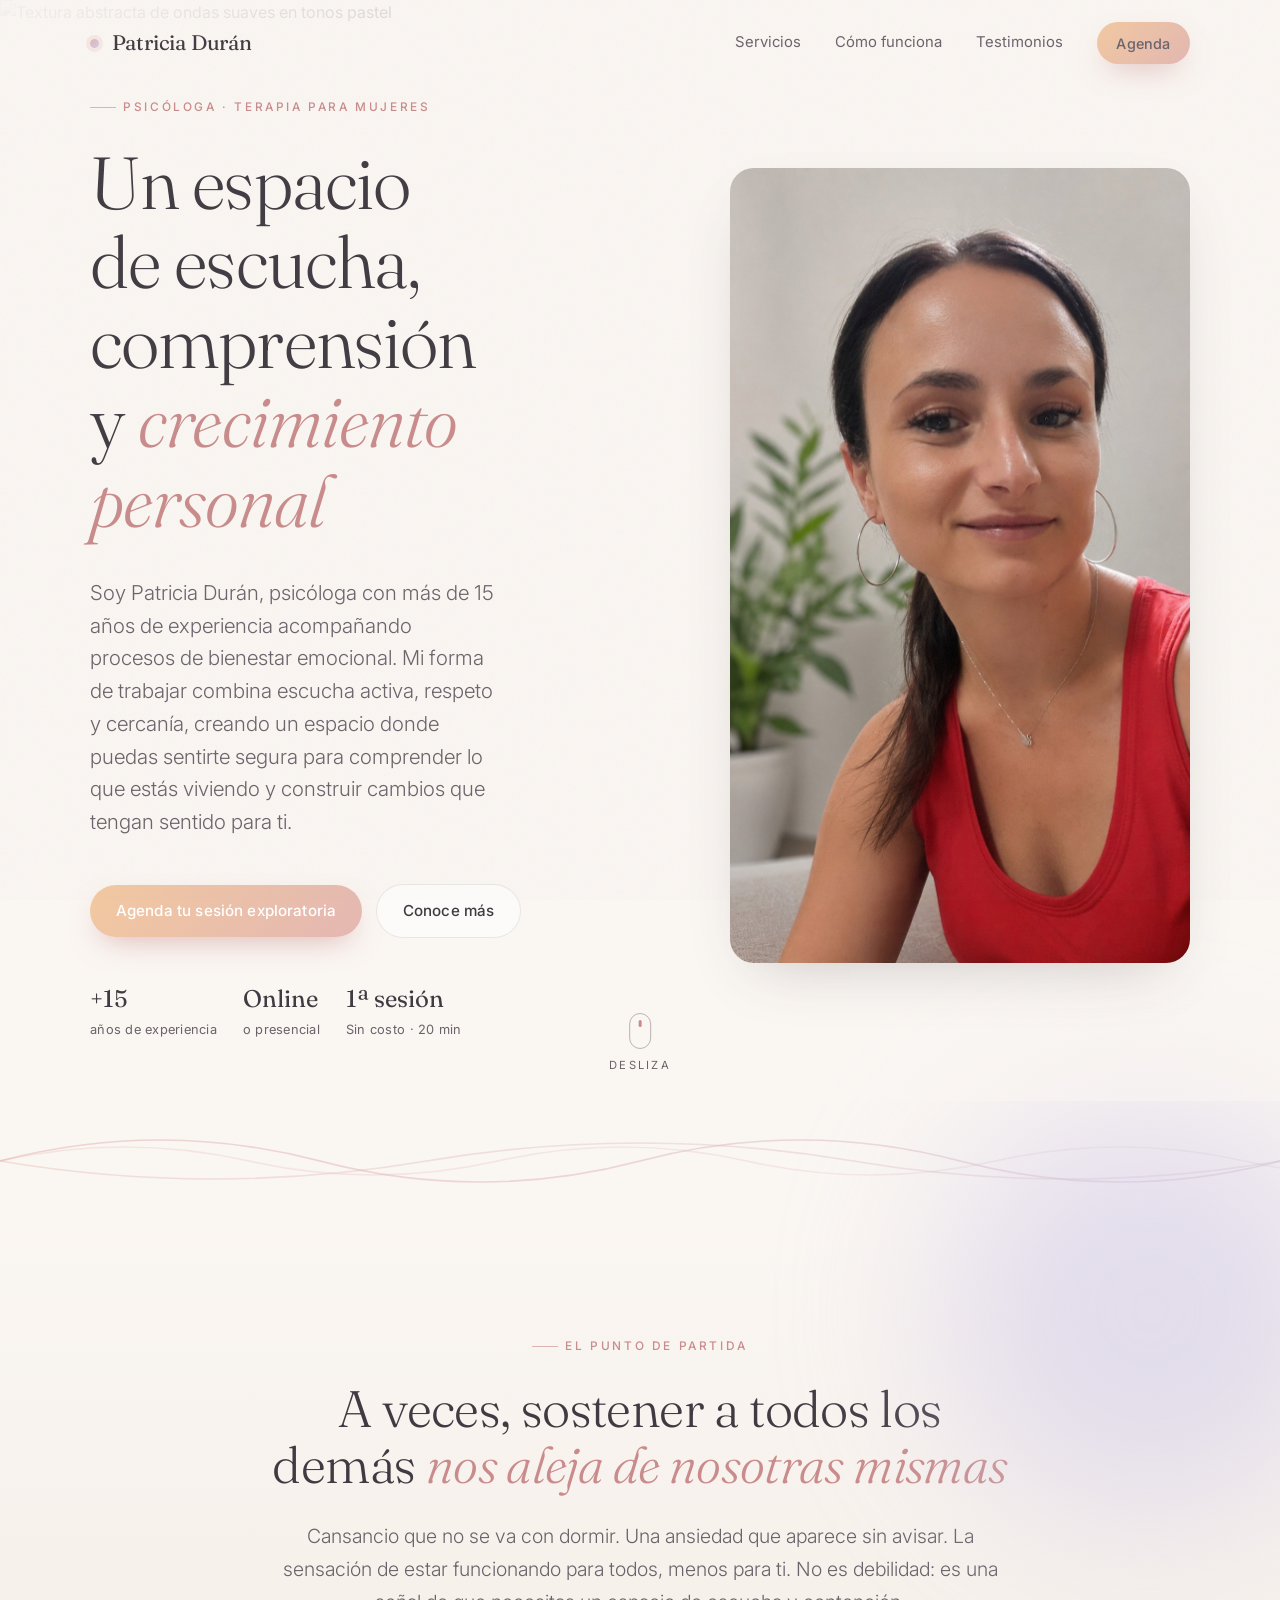
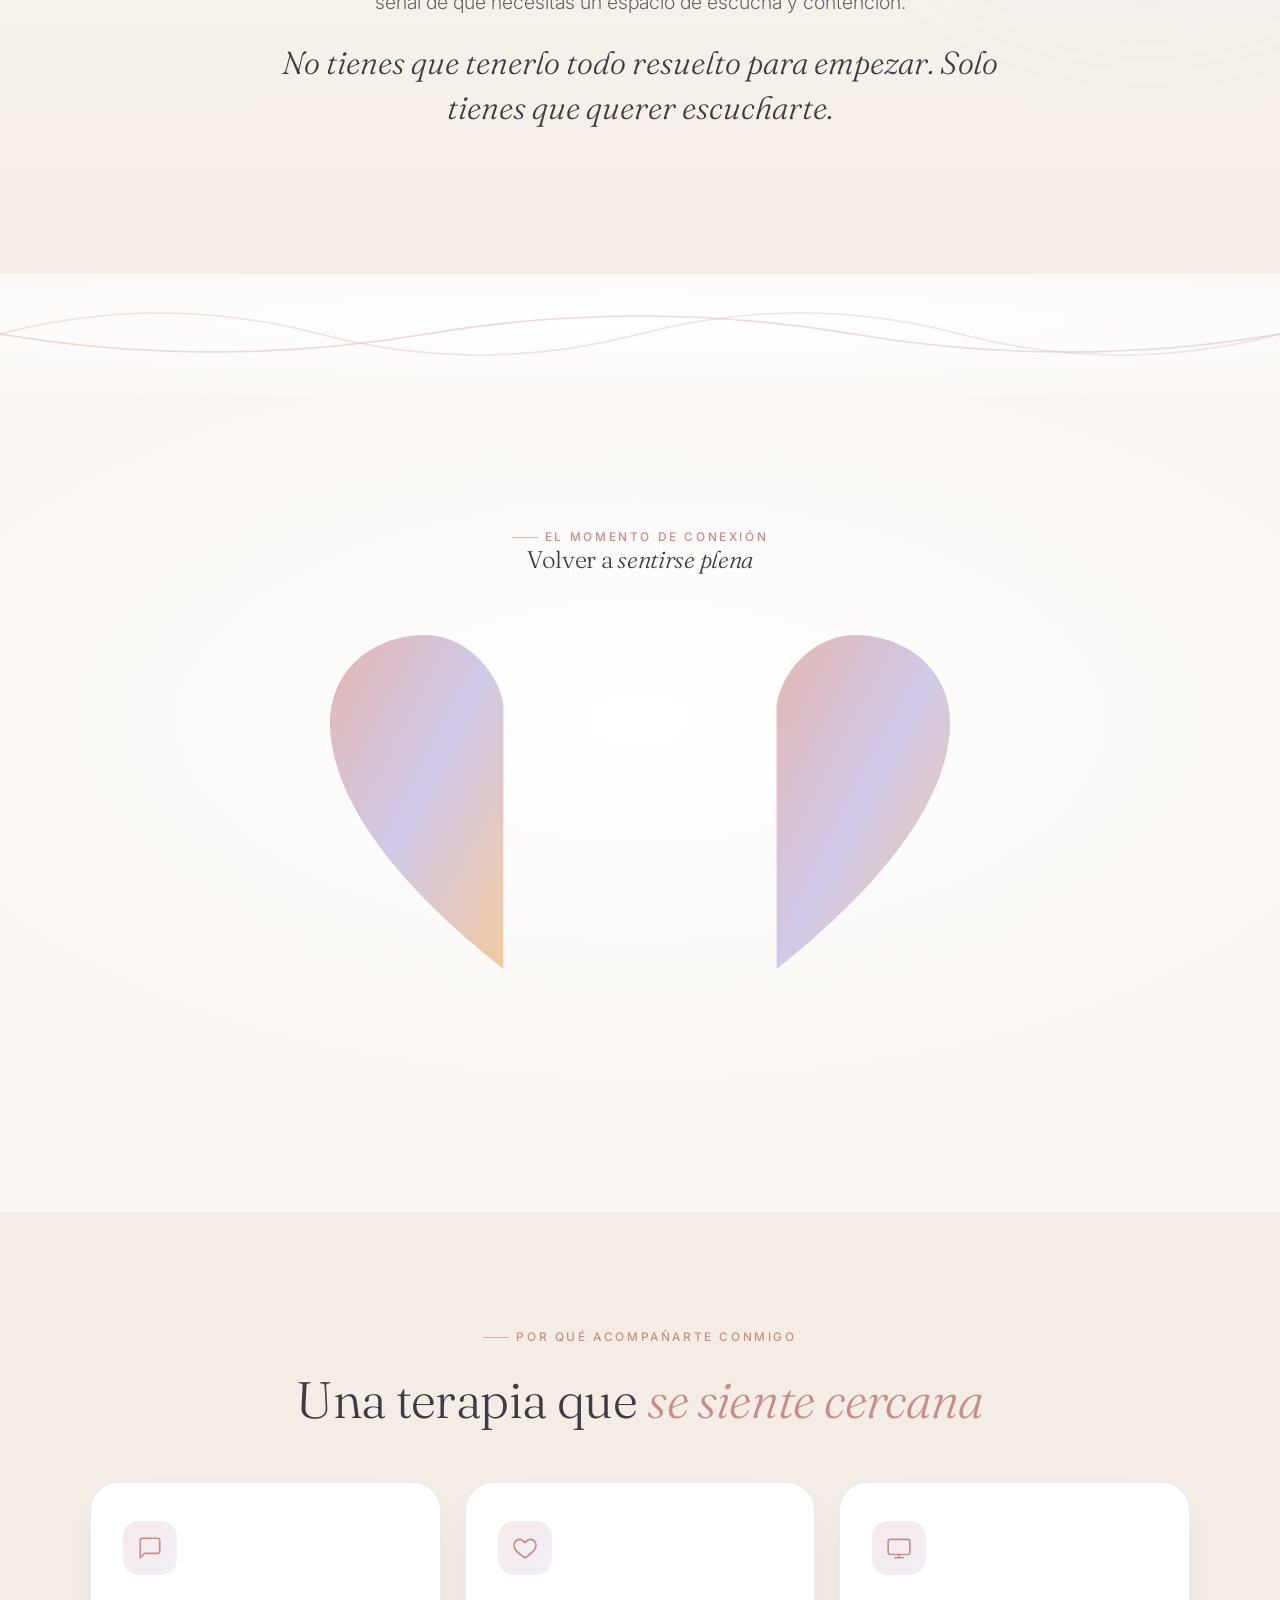
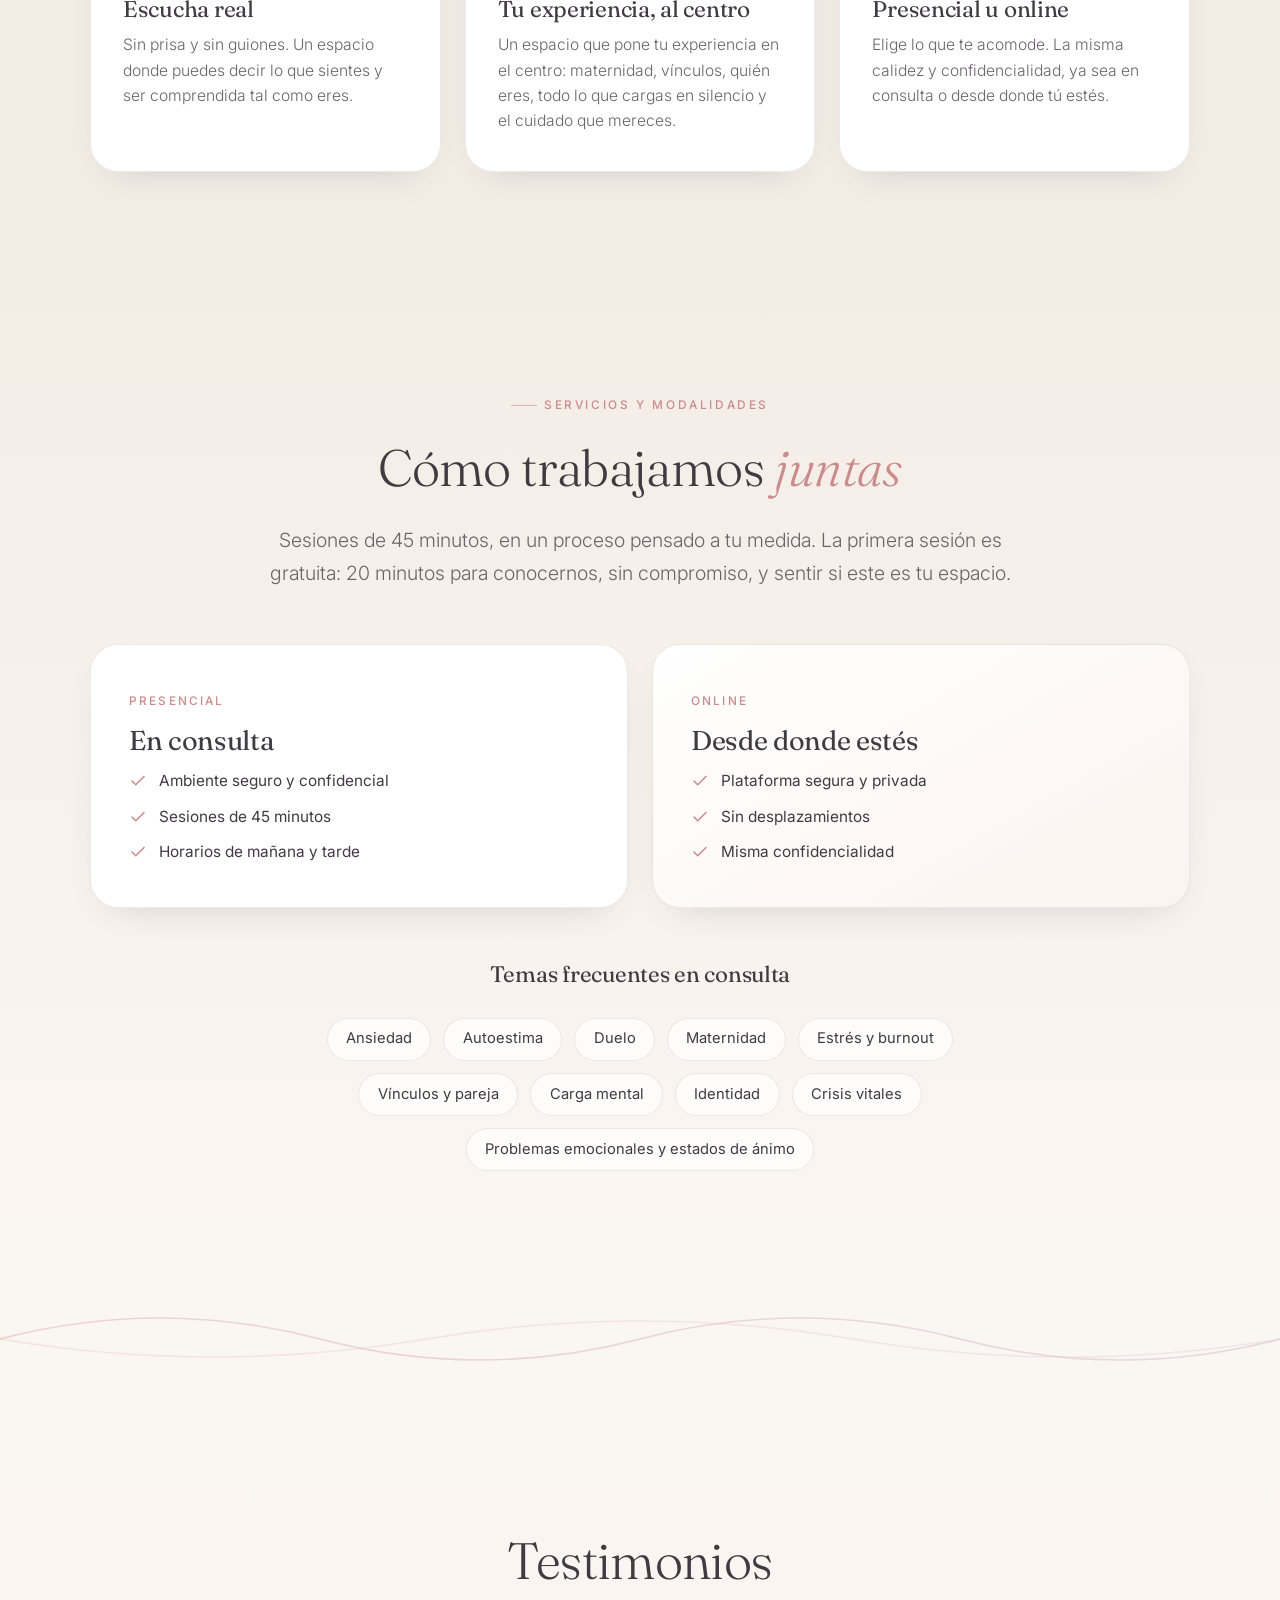
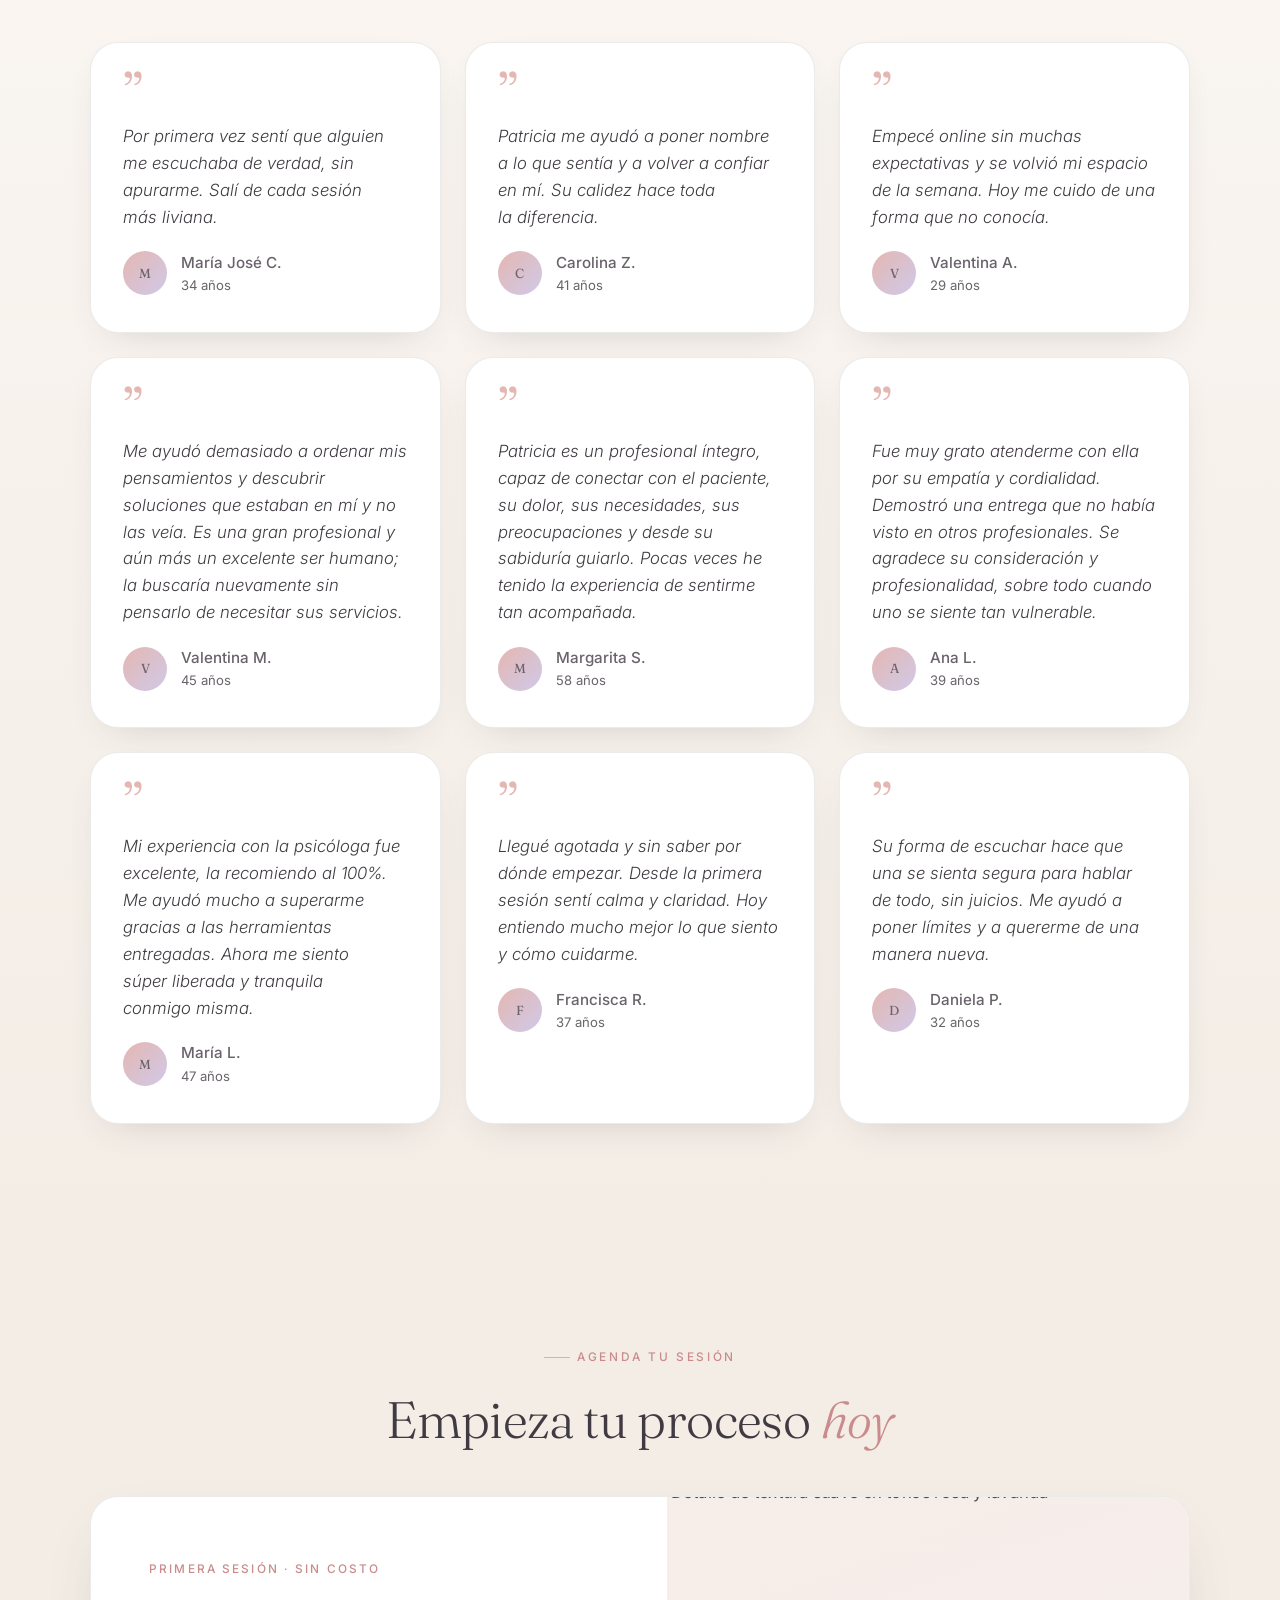
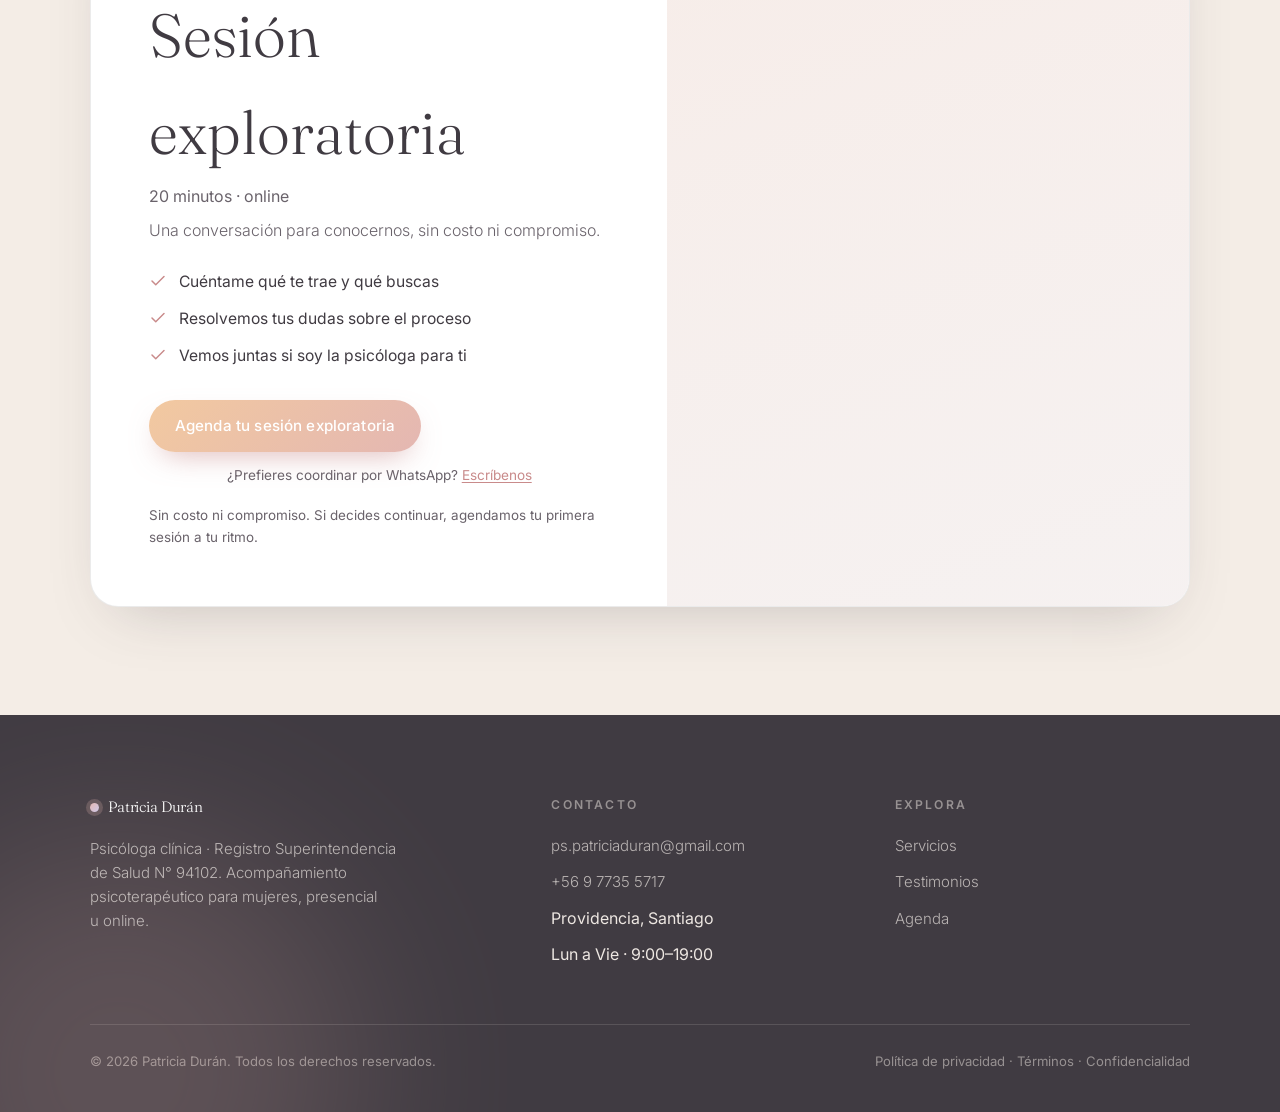
==== commit 0ce480c5: "Match price-section CTA size to the hero CTA button Remove the width:100% override so the button siz" ====
--- a/index.html
+++ b/index.html
@@ -297,7 +297,7 @@
           <li><svg width="18" height="18" viewBox="0 0 24 24" fill="none" stroke="currentColor" stroke-width="2" stroke-linecap="round" stroke-linejoin="round"><path d="M20 6 9 17l-5-5"/></svg>Vemos juntas si soy la psicóloga para ti</li>
         </ul>
         <div class="agenda-actions">
-          <a href="https://wa.me/56977355717?text=Hola%2C%20me%20gustar%C3%ADa%20agendar%20una%20sesi%C3%B3n%20exploratoria%20gratis%20de%2020%20min%20con%20Patricia" target="_blank" rel="noopener" class="btn btn-primary js-cal-explora btn-magnetic" style="width:100%" aria-label="Agenda tu sesión exploratoria gratis de 20 minutos"><span class="agenda-word">Agenda<svg class="agenda-heart" aria-hidden="true" viewBox="0 0 24 24" fill="currentColor"><path d="M12 21s-7-4.35-9.5-8.5C.5 8.5 3 4 7 4c2 0 3.5 1.5 5 3 1.5-1.5 3-3 5-3 4 0 6.5 4.5 4.5 8.5C19 16.65 12 21 12 21z"/></svg></span> tu sesión exploratoria</a>
+          <a href="https://wa.me/56977355717?text=Hola%2C%20me%20gustar%C3%ADa%20agendar%20una%20sesi%C3%B3n%20exploratoria%20gratis%20de%2020%20min%20con%20Patricia" target="_blank" rel="noopener" class="btn btn-primary js-cal-explora btn-magnetic" aria-label="Agenda tu sesión exploratoria gratis de 20 minutos"><span class="agenda-label"><svg class="agenda-heart" aria-hidden="true" viewBox="0 0 24 24" fill="currentColor"><path d="M12 21s-7-4.35-9.5-8.5C.5 8.5 3 4 7 4c2 0 3.5 1.5 5 3 1.5-1.5 3-3 5-3 4 0 6.5 4.5 4.5 8.5C19 16.65 12 21 12 21z"/></svg>Agenda tu sesión exploratoria</span></a>
         </div>
         <p class="alt-contact">¿Prefieres coordinar por WhatsApp? <a href="https://wa.me/56977355717?text=Hola%2C%20me%20gustar%C3%ADa%20agendar%20una%20sesi%C3%B3n%20exploratoria%20con%20Patricia" target="_blank" rel="noopener">Escríbenos</a></p>
         <p class="price-note">Sin costo ni compromiso. Si decides continuar, agendamos tu primera sesión a tu ritmo.</p>
--- a/assets/styles.css
+++ b/assets/styles.css
@@ -93,27 +93,27 @@
 
 /* ---- magnetic CTA + corazón junto a "Agenda" ---- */
 .btn-magnetic{transition:transform .5s cubic-bezier(.34,1.56,.64,1),box-shadow .4s var(--ease),background .4s var(--ease)}
-.agenda-word{position:relative;display:inline-block}
+.agenda-label{position:relative;display:inline-block}
 .agenda-heart{
-  display:inline-block;
-  width:0;height:14px;margin-left:0;overflow:hidden;
-  vertical-align:-2px;
+  position:absolute;
+  left:-15px;top:50%;
+  width:10px;height:10px;
   opacity:0;
-  transform:scale(.3) translateY(3px);
-  transition:opacity .35s var(--ease-soft),transform .35s var(--ease-soft),width .35s var(--ease-soft),margin-left .35s var(--ease-soft);
+  pointer-events:none;
+  transform:translateY(-50%) scale(.3);
+  transition:opacity .3s var(--ease-soft),transform .3s var(--ease-soft);
 }
 .btn-magnetic:hover .agenda-heart,
 .btn-magnetic:focus-visible .agenda-heart{
   opacity:1;
-  transform:scale(1) translateY(0);
-  width:14px;margin-left:5px;
+  transform:translateY(-50%) scale(1);
 }
 @media (prefers-reduced-motion: reduce){
   .btn-magnetic{transition:box-shadow .4s var(--ease),background .4s var(--ease)}
 }
 
 /* ---- agenda actions + calendario embebido ---- */
-.agenda-actions{display:flex;flex-direction:column;gap:10px;margin-top:4px}
+.agenda-actions{display:flex;flex-direction:column;align-items:flex-start;gap:10px;margin-top:4px}
 .alt-contact{font-size:.85rem;color:var(--carbon-soft);text-align:center;margin-top:12px}
 .alt-contact a{color:var(--rosa-profundo);text-decoration:underline;text-underline-offset:2px}
 .cal-block{margin-top:44px;scroll-margin-top:96px}
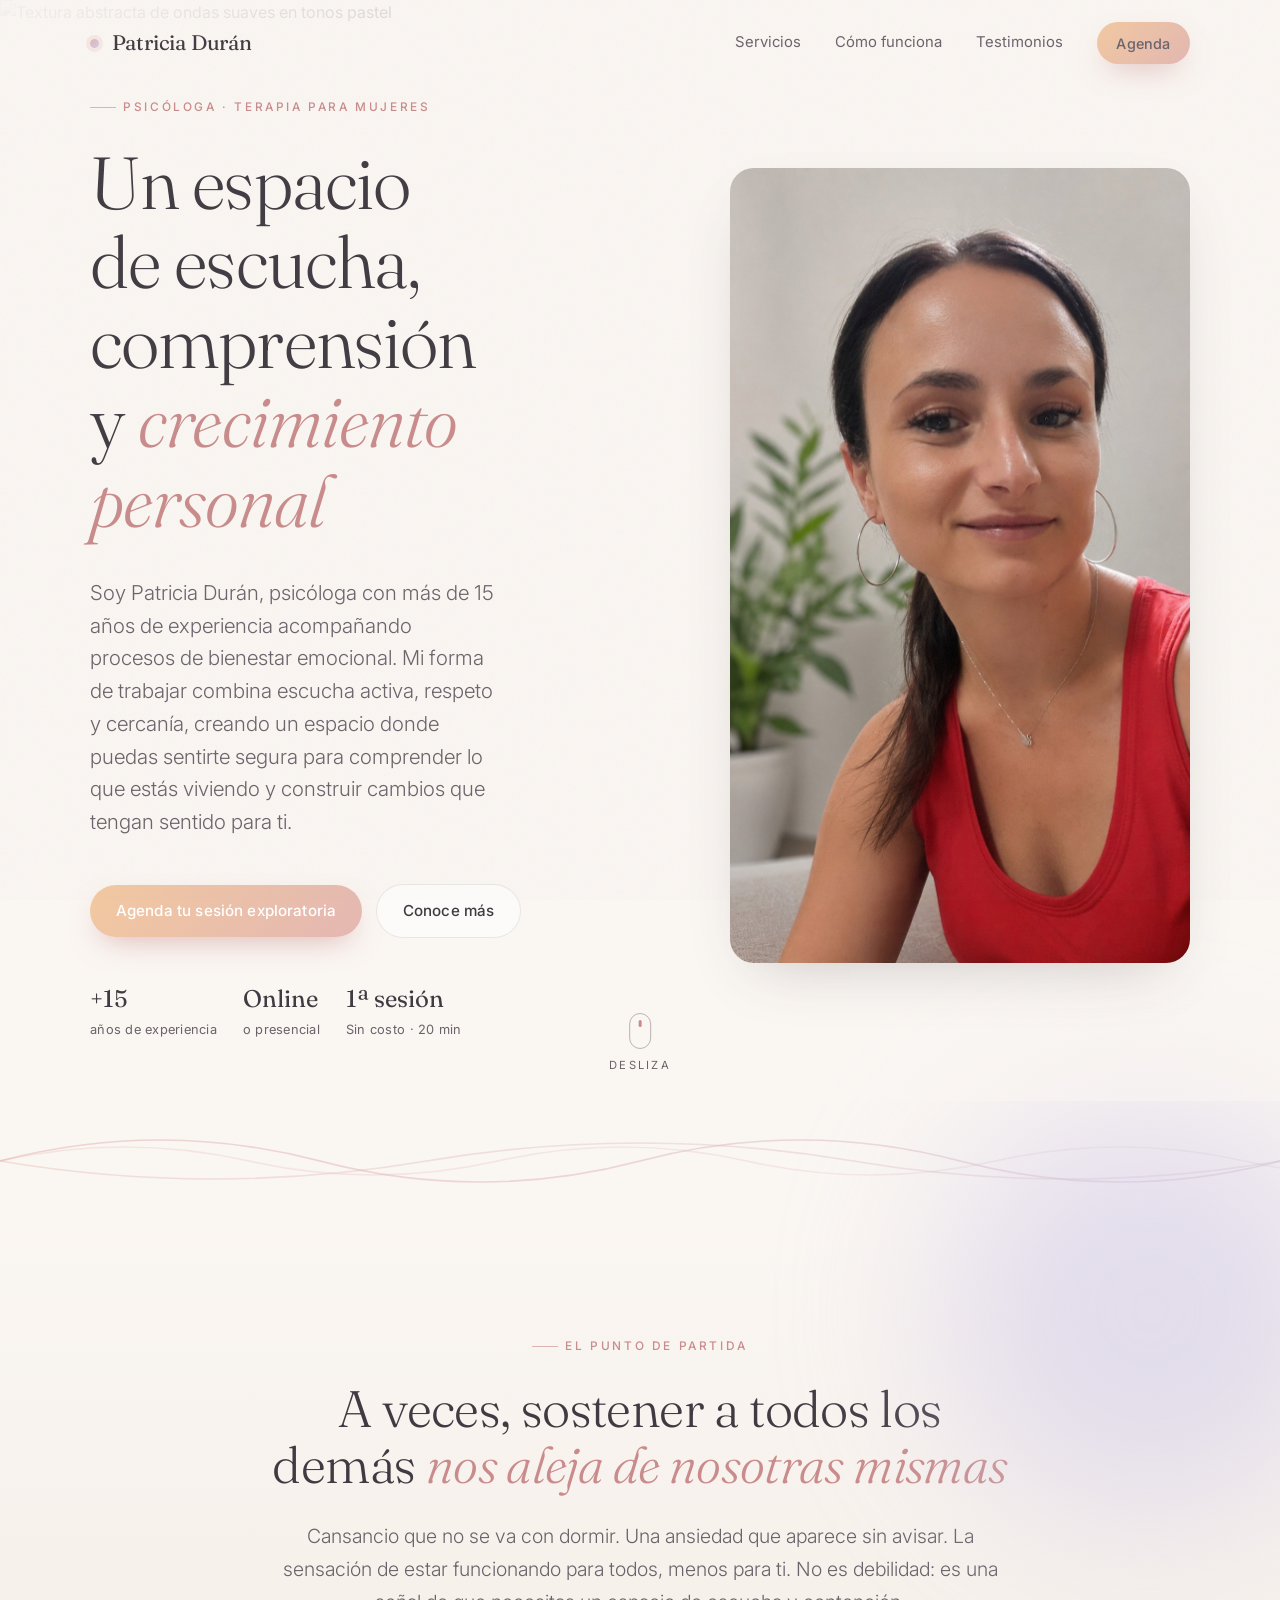
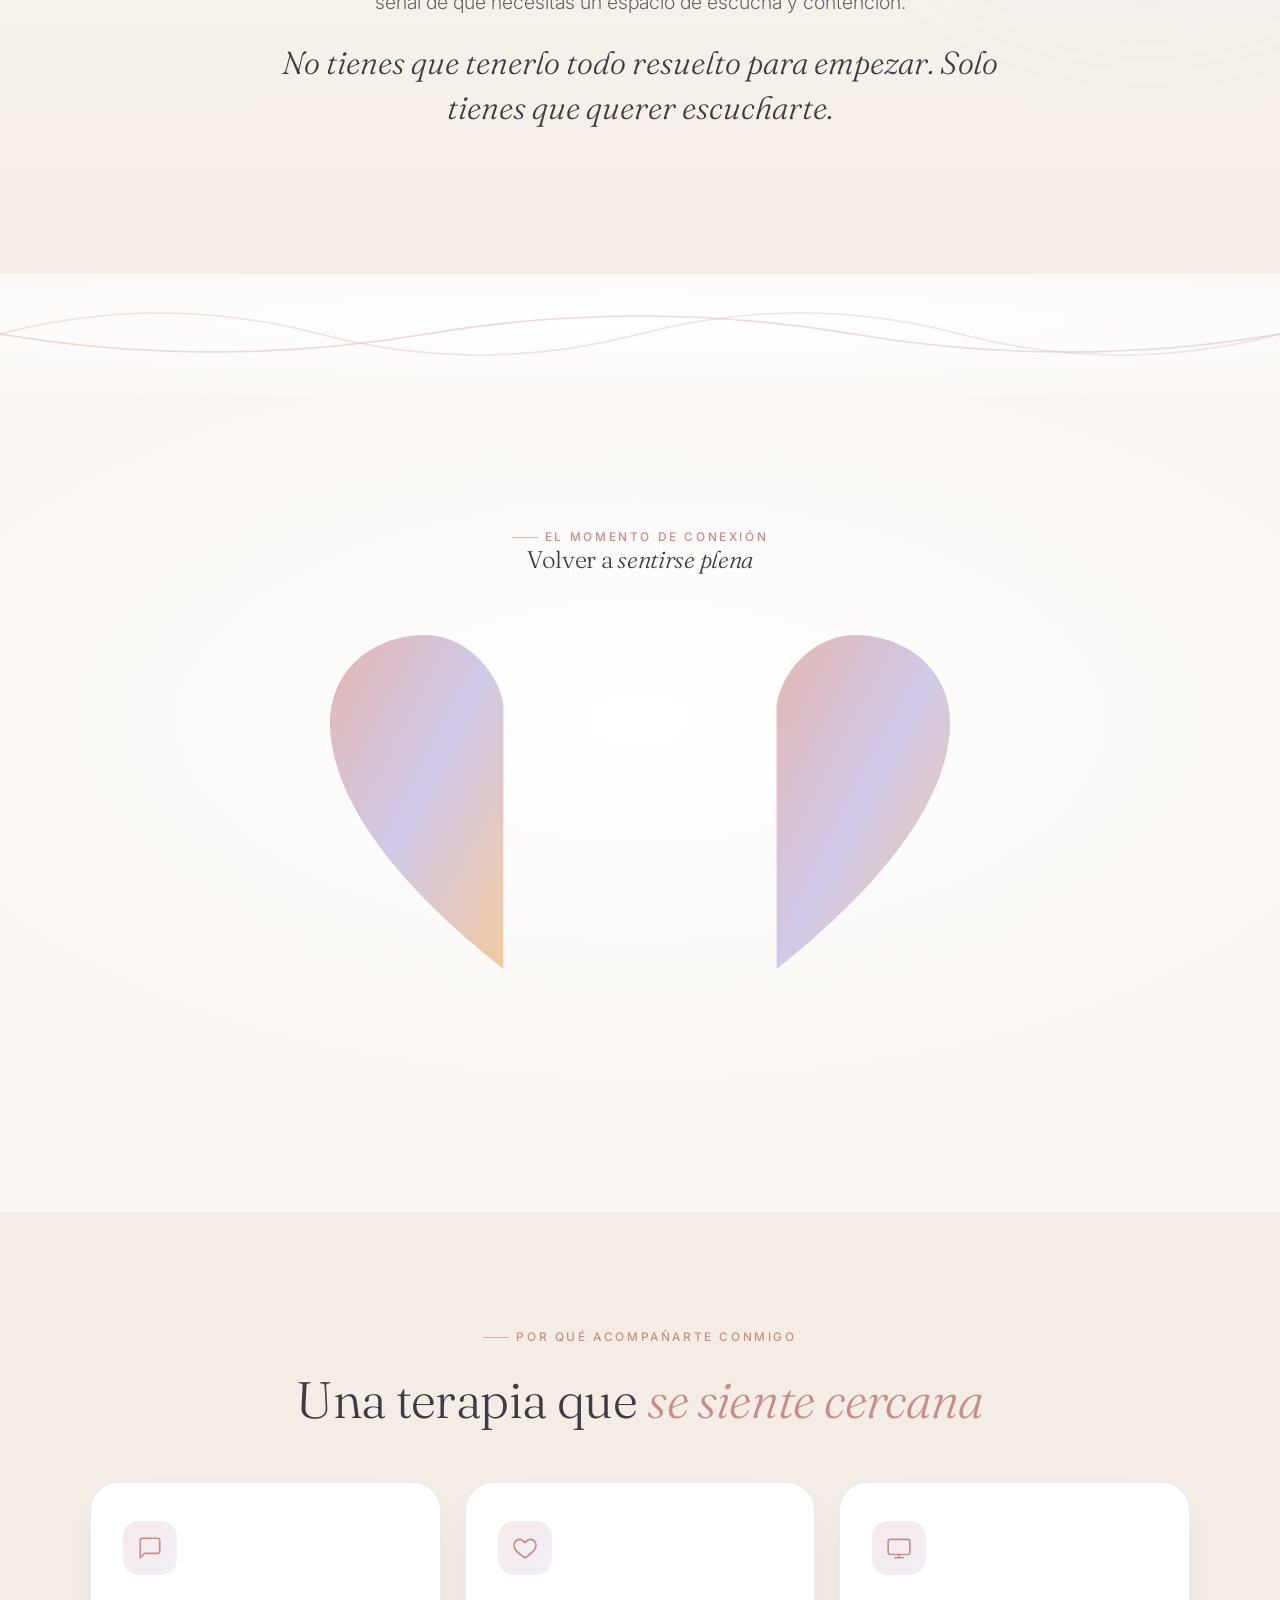
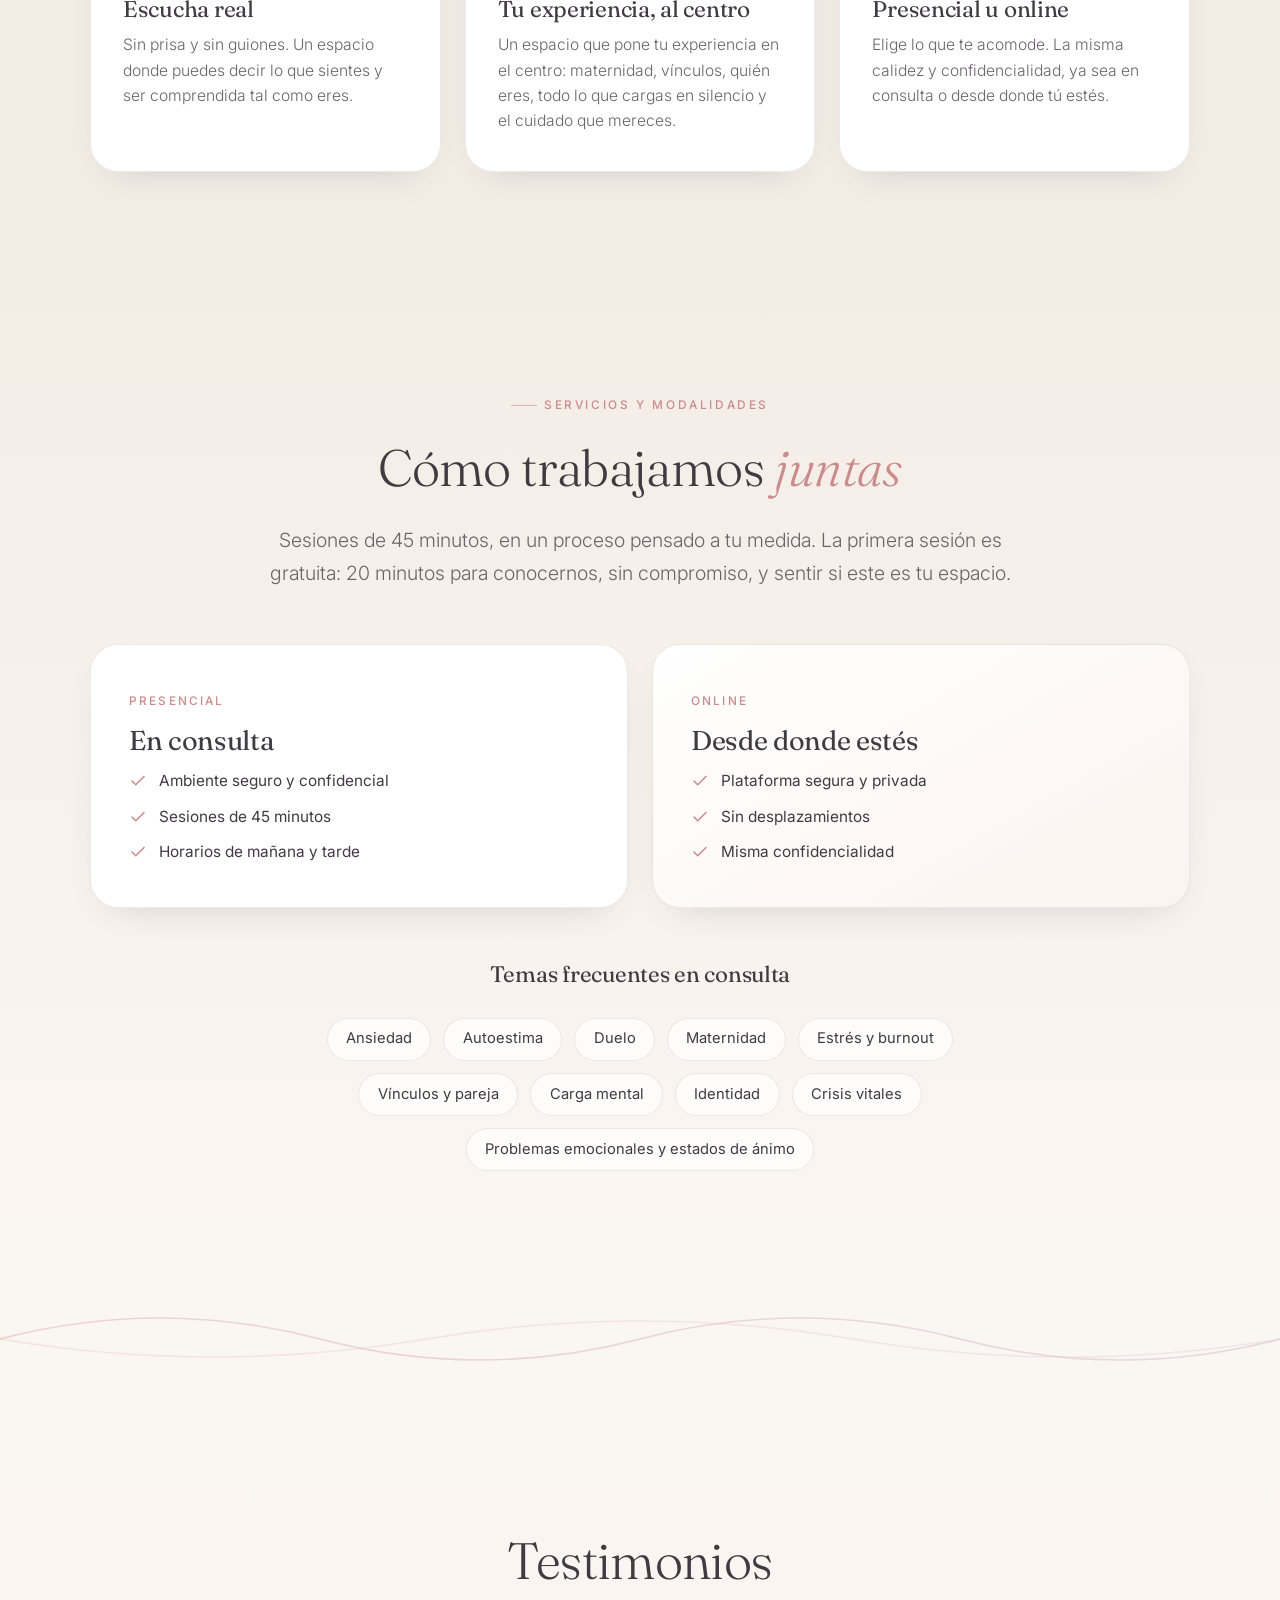
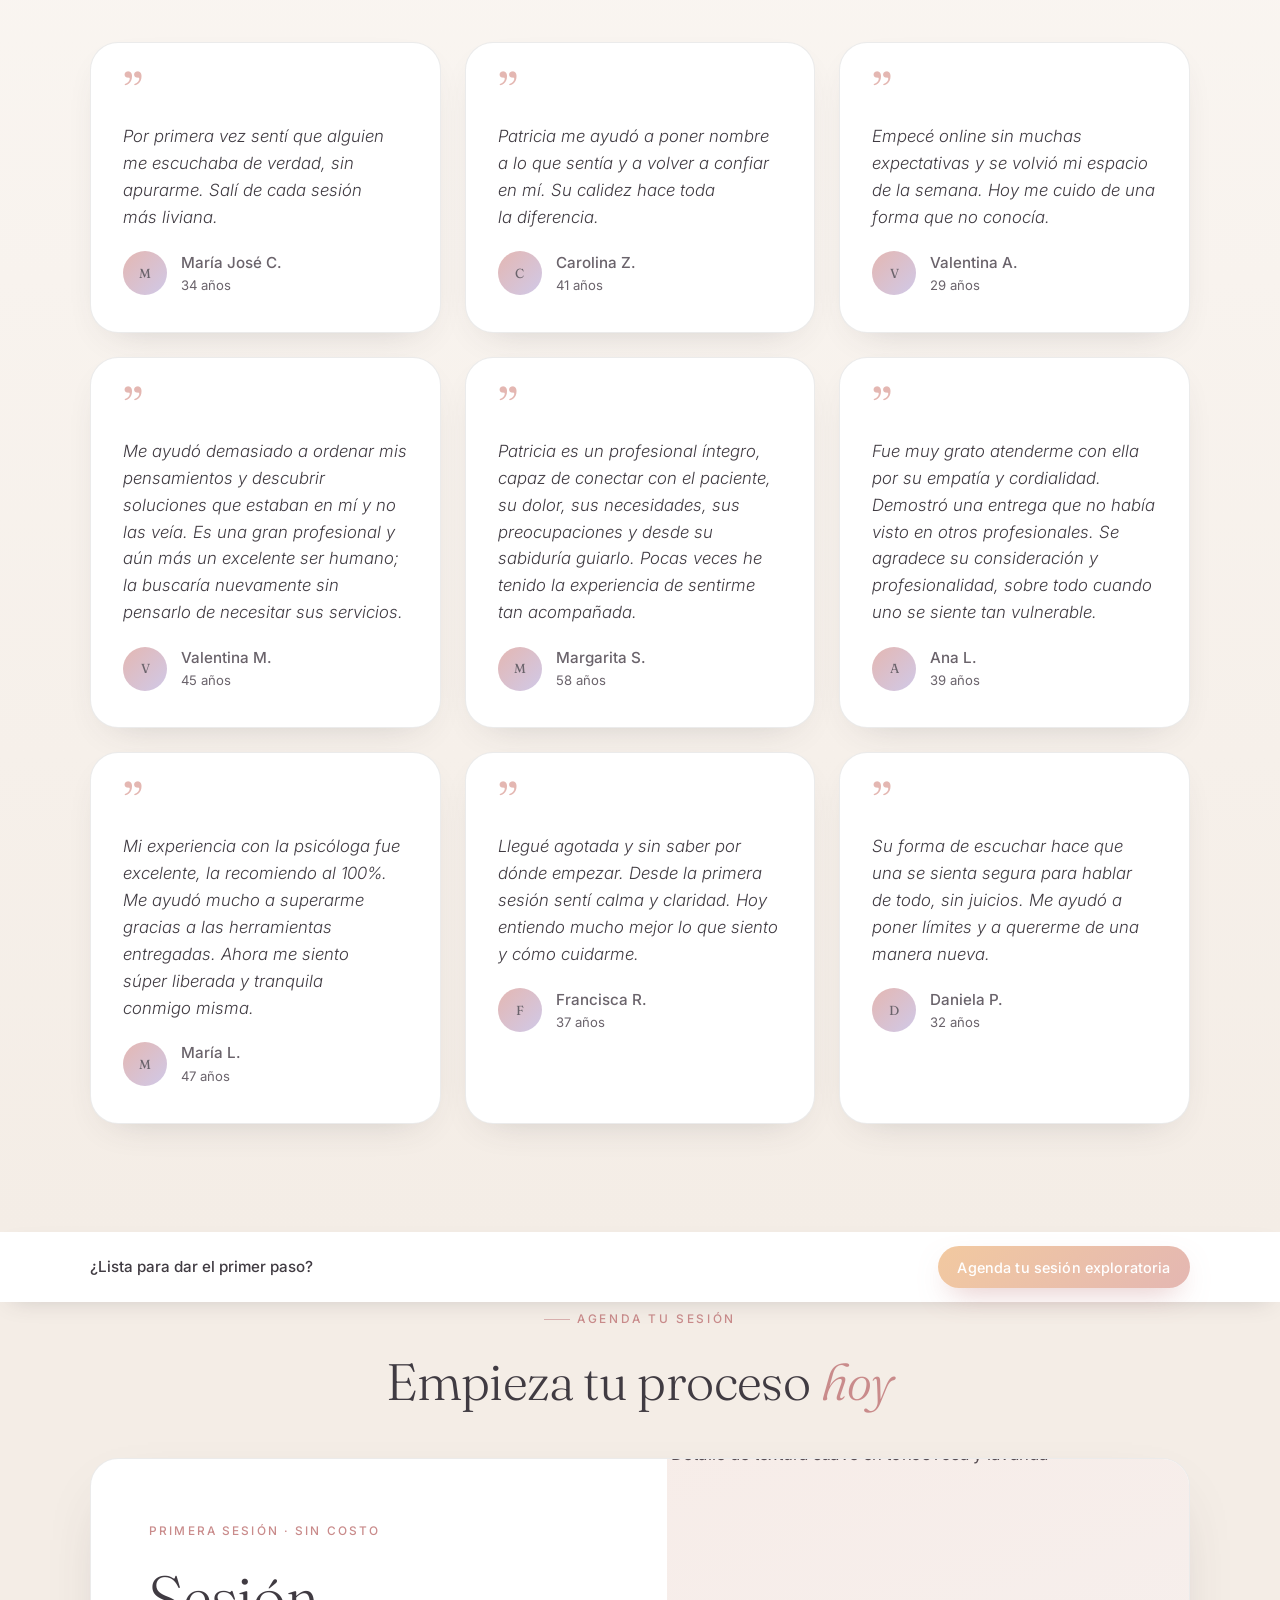
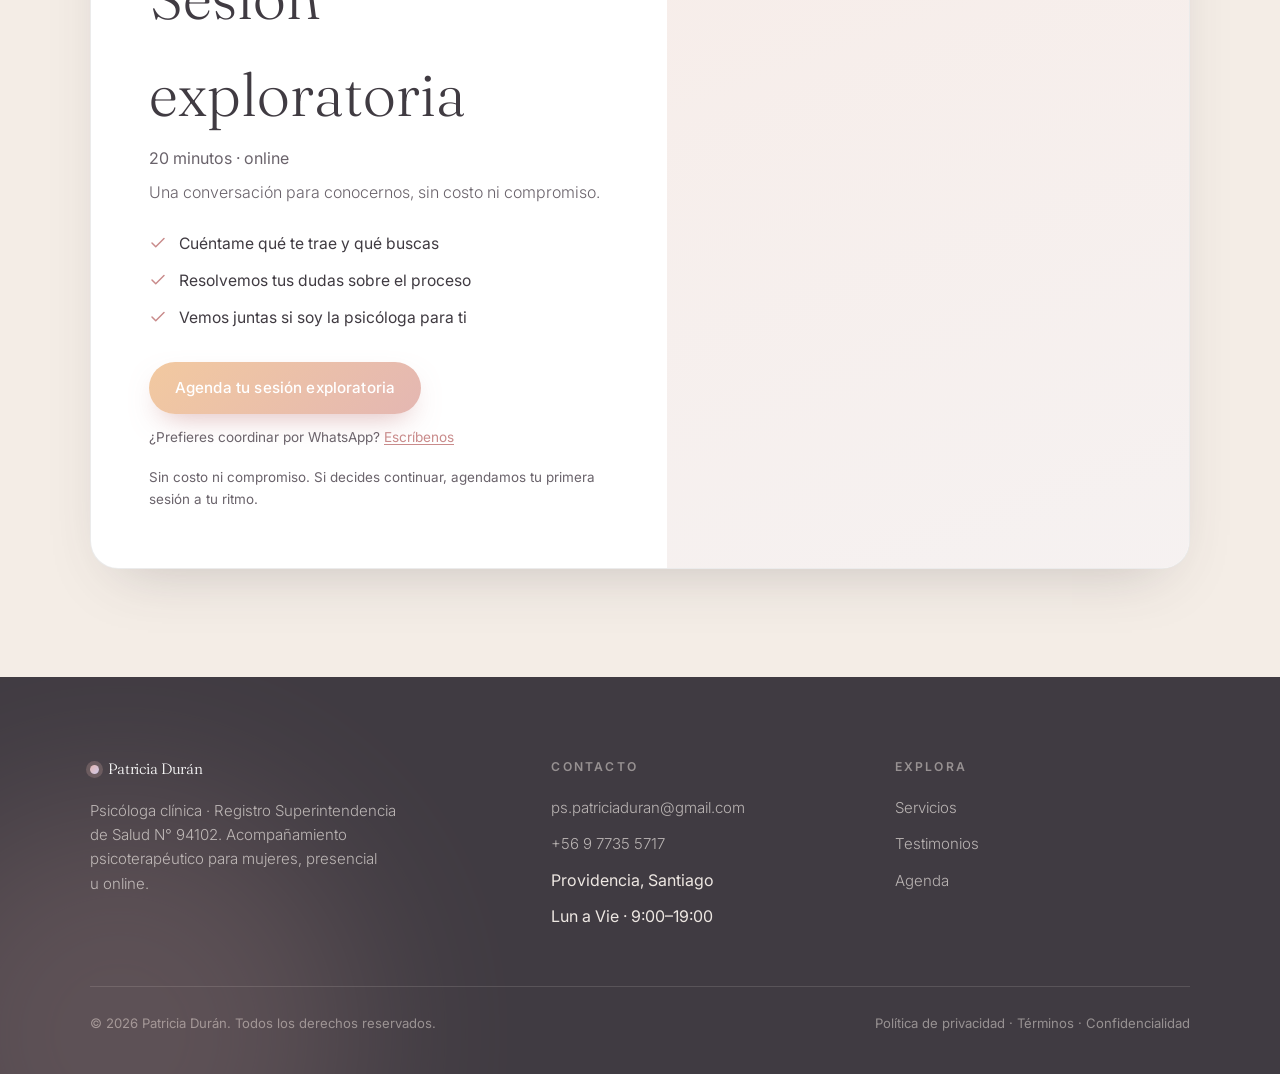
==== commit b65b59db: "Add a sticky compact CTA bar that closes the page over the agenda section As the user scrolls into t" ====
--- a/index.html
+++ b/index.html
@@ -280,6 +280,12 @@
 
 <!-- ============ PRICING / AGENDA ============ -->
 <section class="section pricing" id="agenda">
+  <div class="agenda-sticky-bar">
+    <div class="wrap agenda-sticky-bar-inner">
+      <span class="agenda-sticky-bar-text">¿Lista para dar el primer paso?</span>
+      <a href="https://wa.me/56977355717?text=Hola%2C%20me%20gustar%C3%ADa%20agendar%20una%20sesi%C3%B3n%20exploratoria%20gratis%20de%2020%20min%20con%20Patricia" target="_blank" rel="noopener" class="btn btn-primary js-cal-explora" aria-label="Agenda tu sesión exploratoria gratis de 20 minutos">Agenda tu sesión exploratoria</a>
+    </div>
+  </div>
   <div class="wrap">
     <div class="center-col">
       <span class="eyebrow reveal">Agenda tu sesión</span>
--- a/assets/styles.css
+++ b/assets/styles.css
@@ -114,7 +114,7 @@
 
 /* ---- agenda actions + calendario embebido ---- */
 .agenda-actions{display:flex;flex-direction:column;align-items:flex-start;gap:10px;margin-top:4px}
-.alt-contact{font-size:.85rem;color:var(--carbon-soft);text-align:center;margin-top:12px}
+.alt-contact{font-size:.85rem;color:var(--carbon-soft);text-align:left;margin-top:12px}
 .alt-contact a{color:var(--rosa-profundo);text-decoration:underline;text-underline-offset:2px}
 .cal-block{margin-top:44px;scroll-margin-top:96px}
 .cal-block h3{font-family:var(--serif);font-weight:300;font-size:clamp(1.5rem,3.6vw,2rem);text-align:center;margin-bottom:8px}
@@ -301,6 +301,25 @@
 .price-media{position:relative;background:var(--crema);overflow:hidden;min-height:280px}
 .price-media img{width:100%;height:100%;object-fit:cover;transform:scale(1.05)}
 .price-media .veil{position:absolute;inset:0;background:linear-gradient(160deg,rgba(228,183,178,.15),rgba(208,201,232,.1))}
+
+/* ---- barra de cierre fija sobre #agenda ---- */
+.agenda-sticky-bar{
+  position:sticky;
+  top:72px;
+  z-index:5;
+  background:#fff;
+  box-shadow:0 8px 24px -12px rgba(64,59,66,.25);
+  margin-top:calc(clamp(80px,12vh,150px) * -1);
+}
+.agenda-sticky-bar-inner{
+  display:flex;align-items:center;justify-content:space-between;gap:16px;flex-wrap:wrap;
+  padding:14px var(--pad);
+}
+.agenda-sticky-bar-text{font-weight:500;color:var(--carbon);font-size:.95rem}
+.agenda-sticky-bar .btn{padding:.66em 1.35em;font-size:.9rem}
+@media(max-width:480px){
+  .agenda-sticky-bar-text{display:none}
+}
 /* plans (planes) */
 .plans-intro{text-align:center;max-width:520px;margin:46px auto 24px;color:var(--carbon-soft);font-weight:300;font-size:1.02rem}
 .plans{display:grid;grid-template-columns:repeat(3,1fr);gap:20px;max-width:1000px;margin-inline:auto}
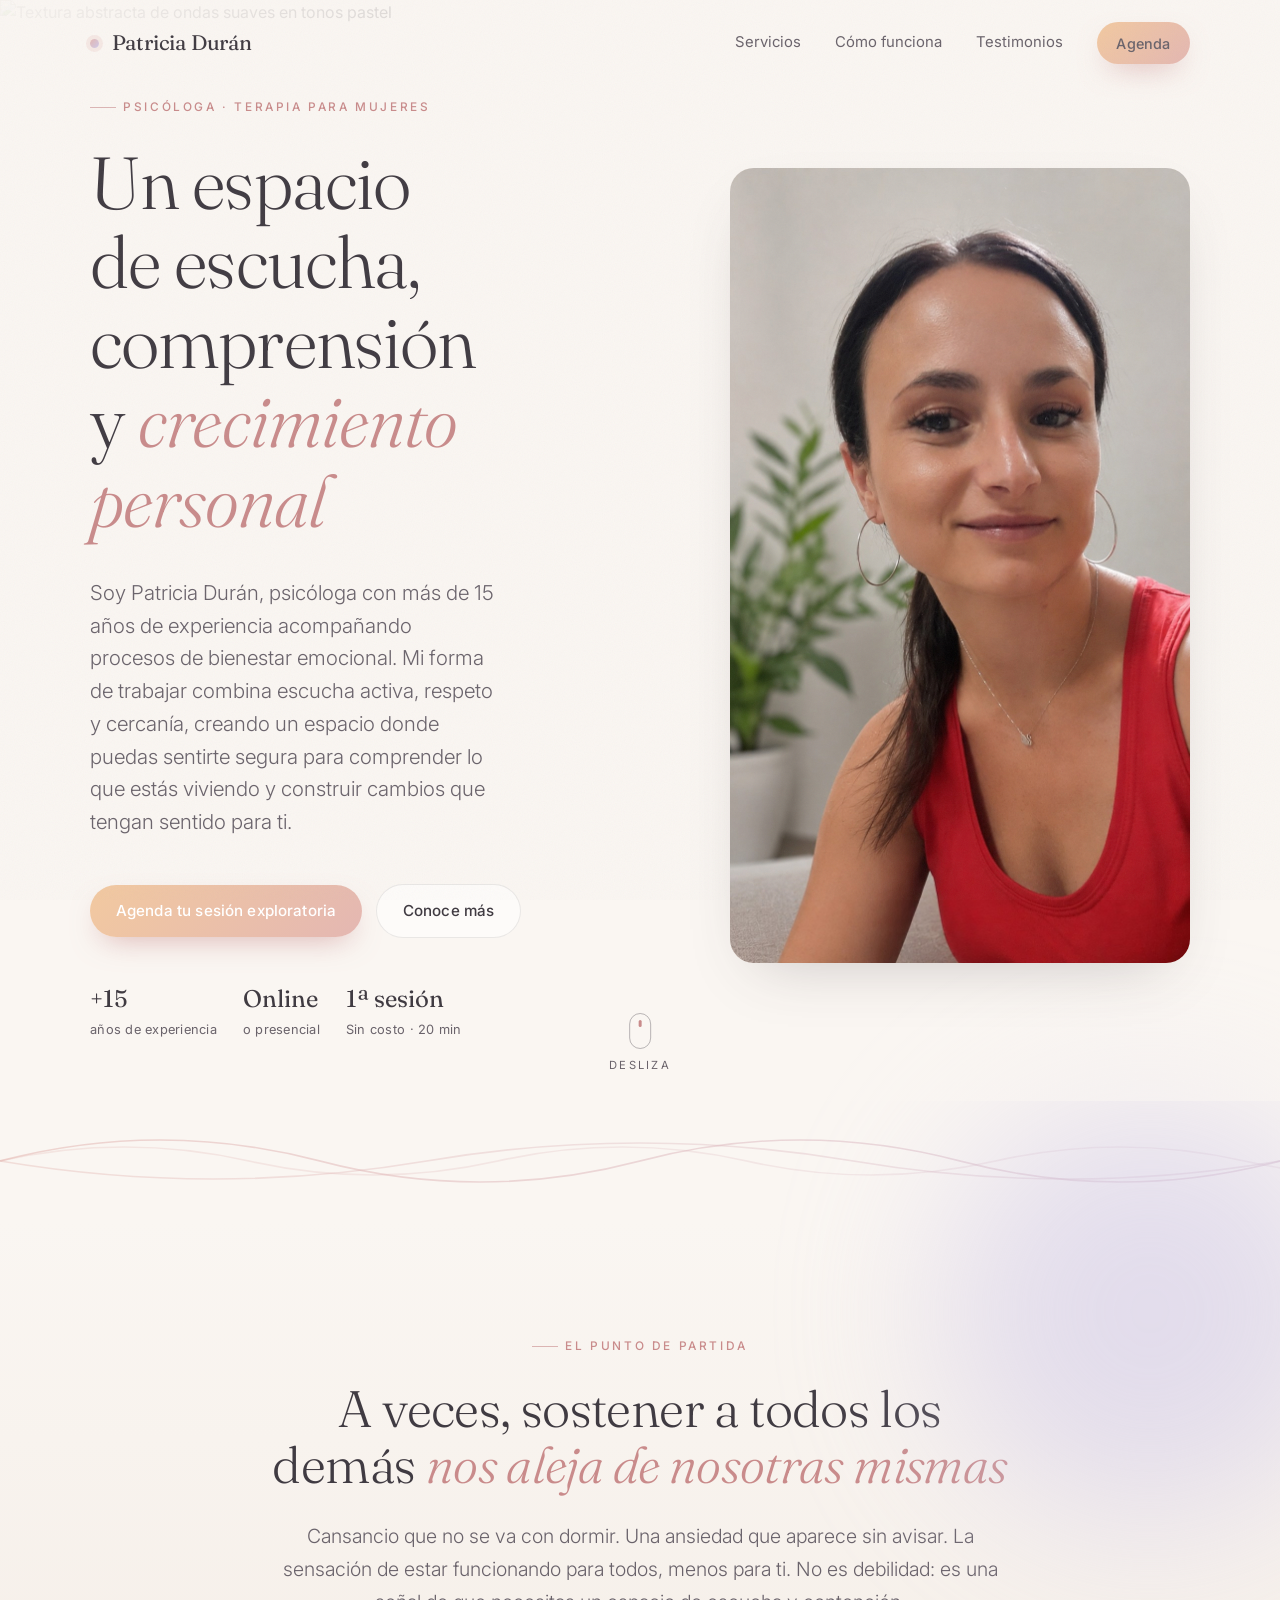
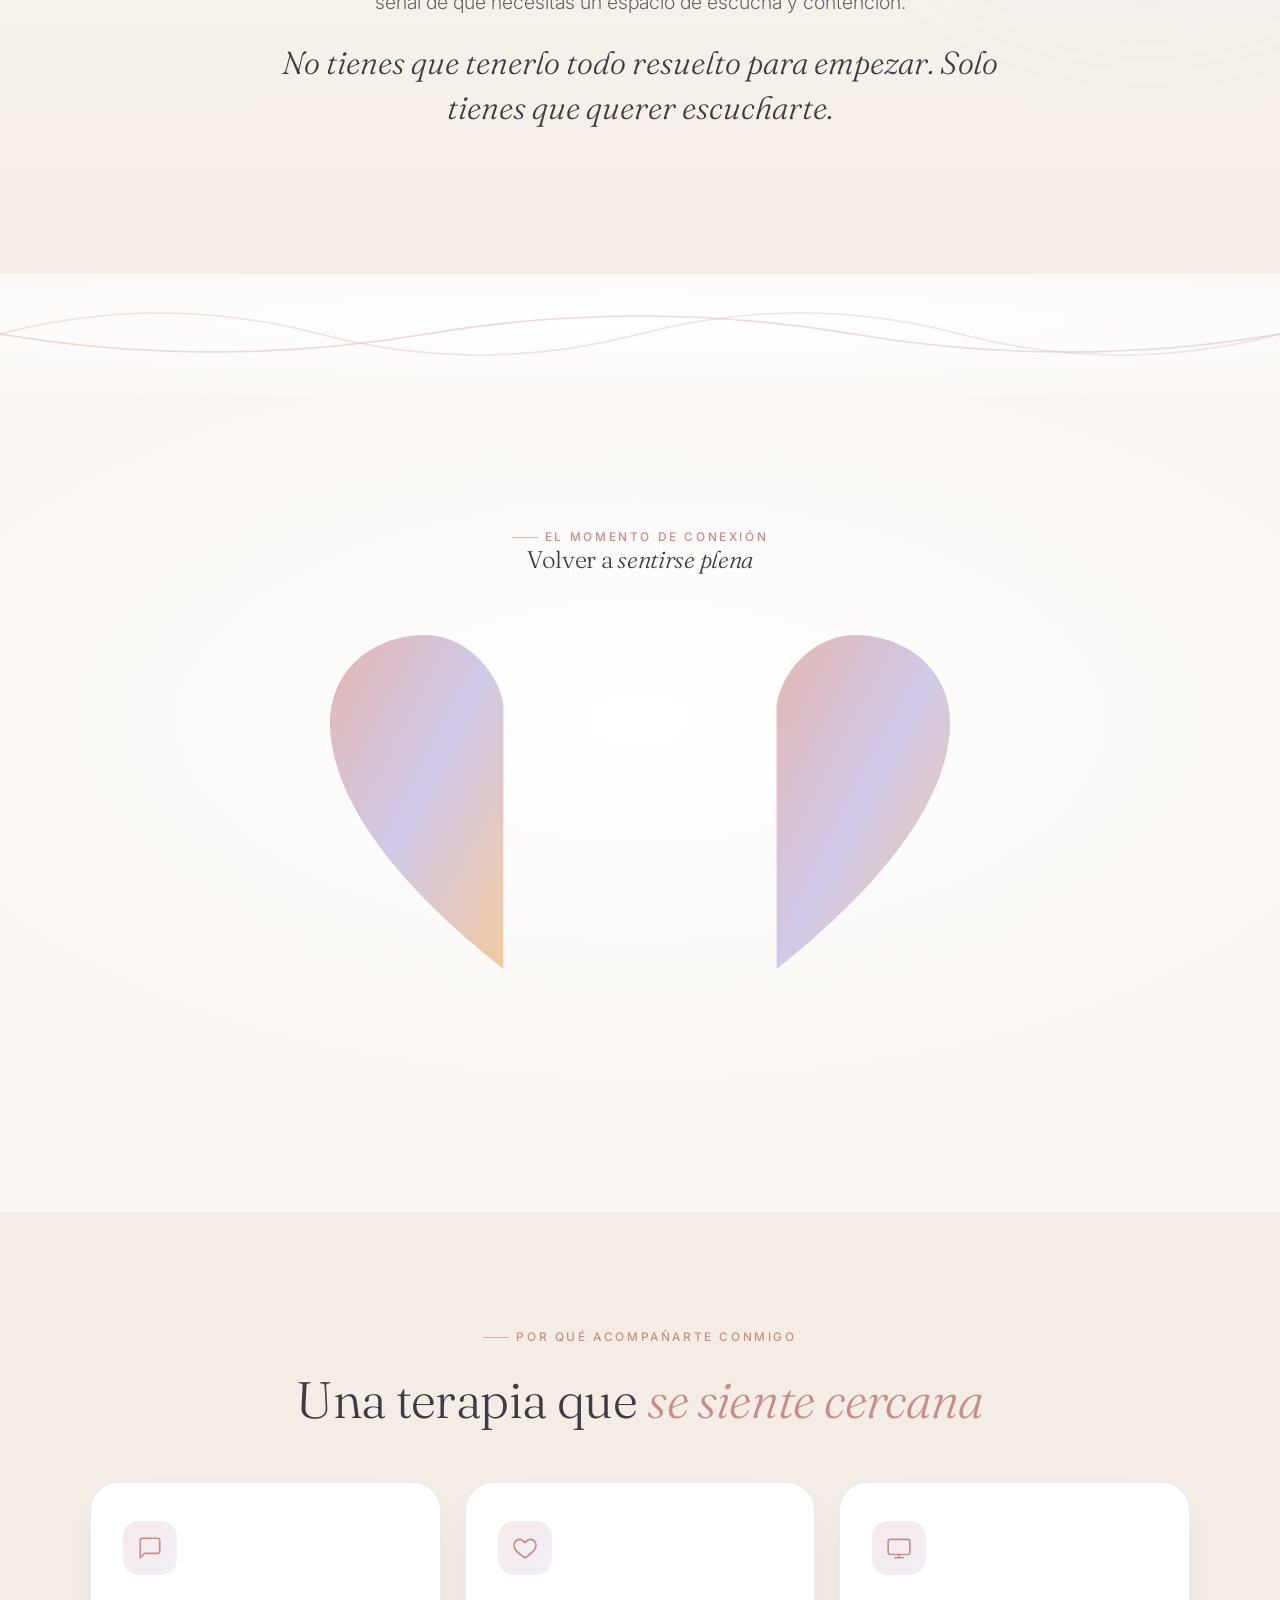
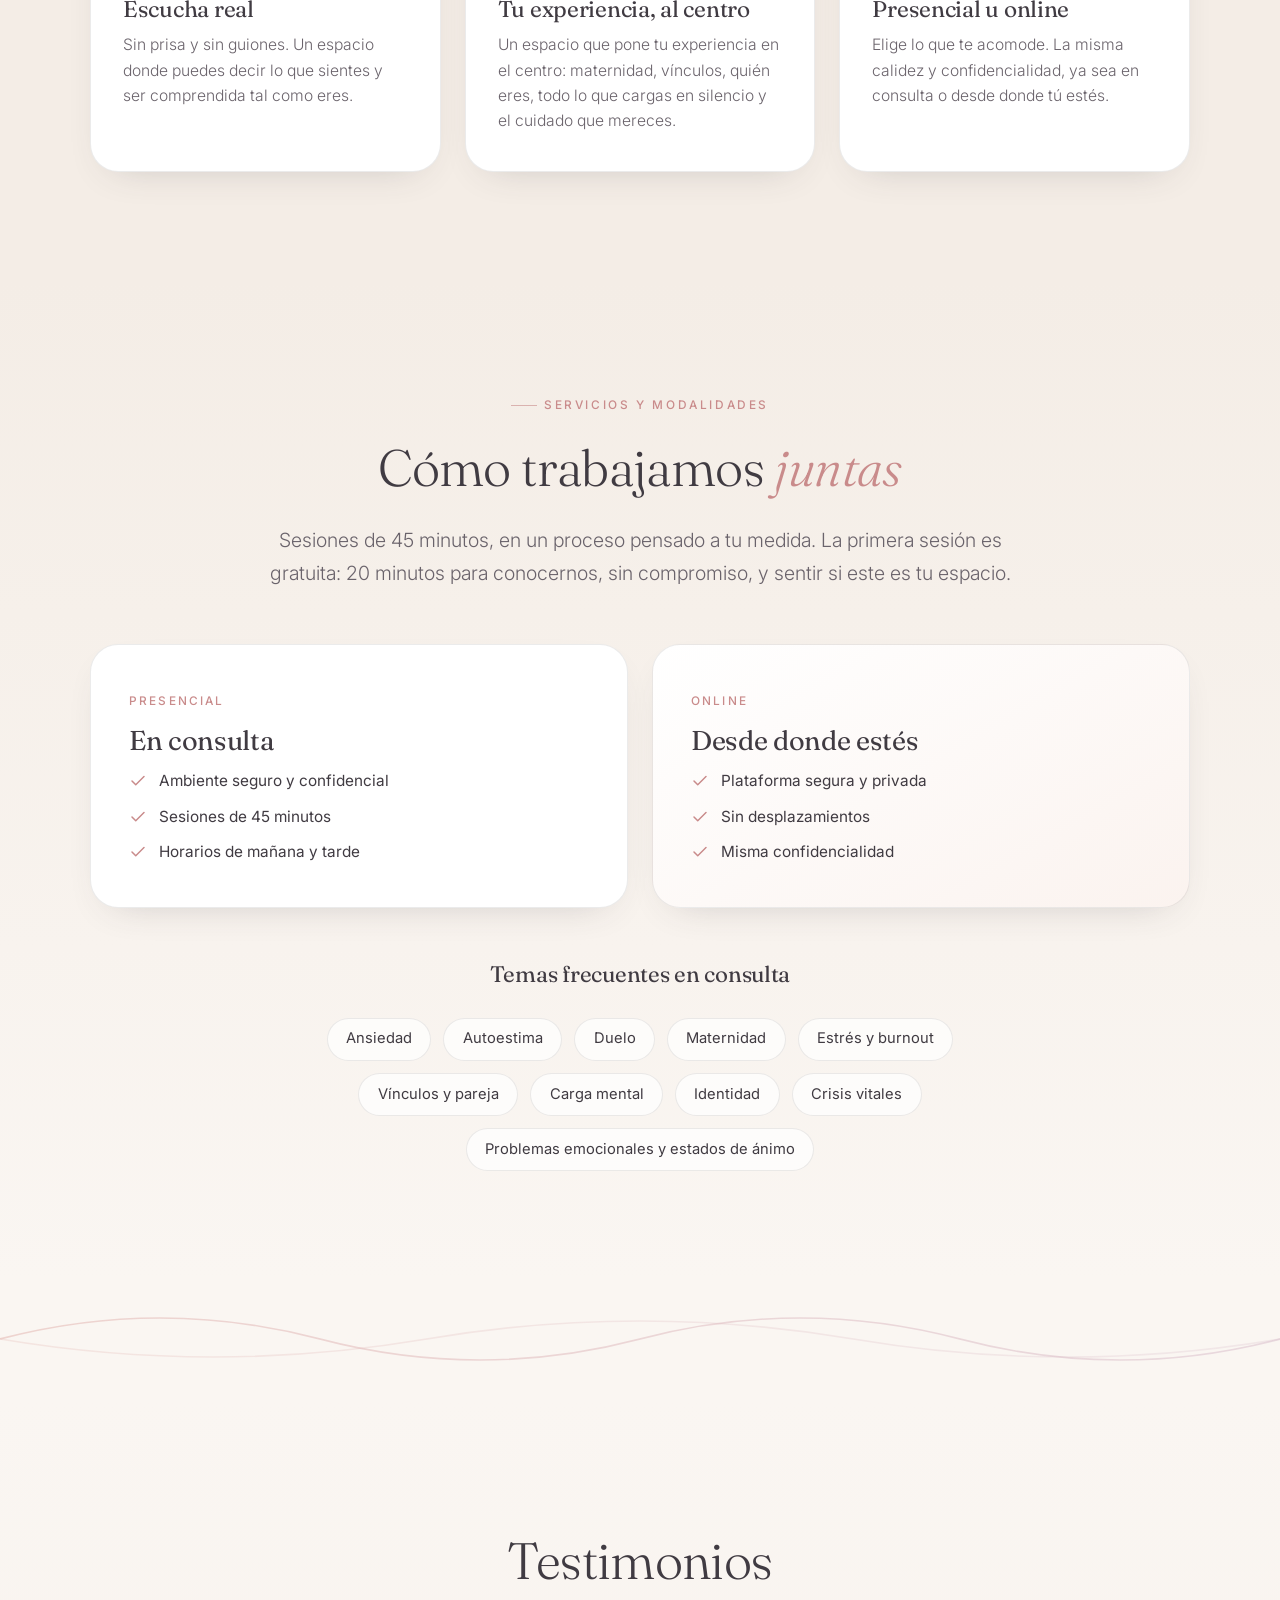
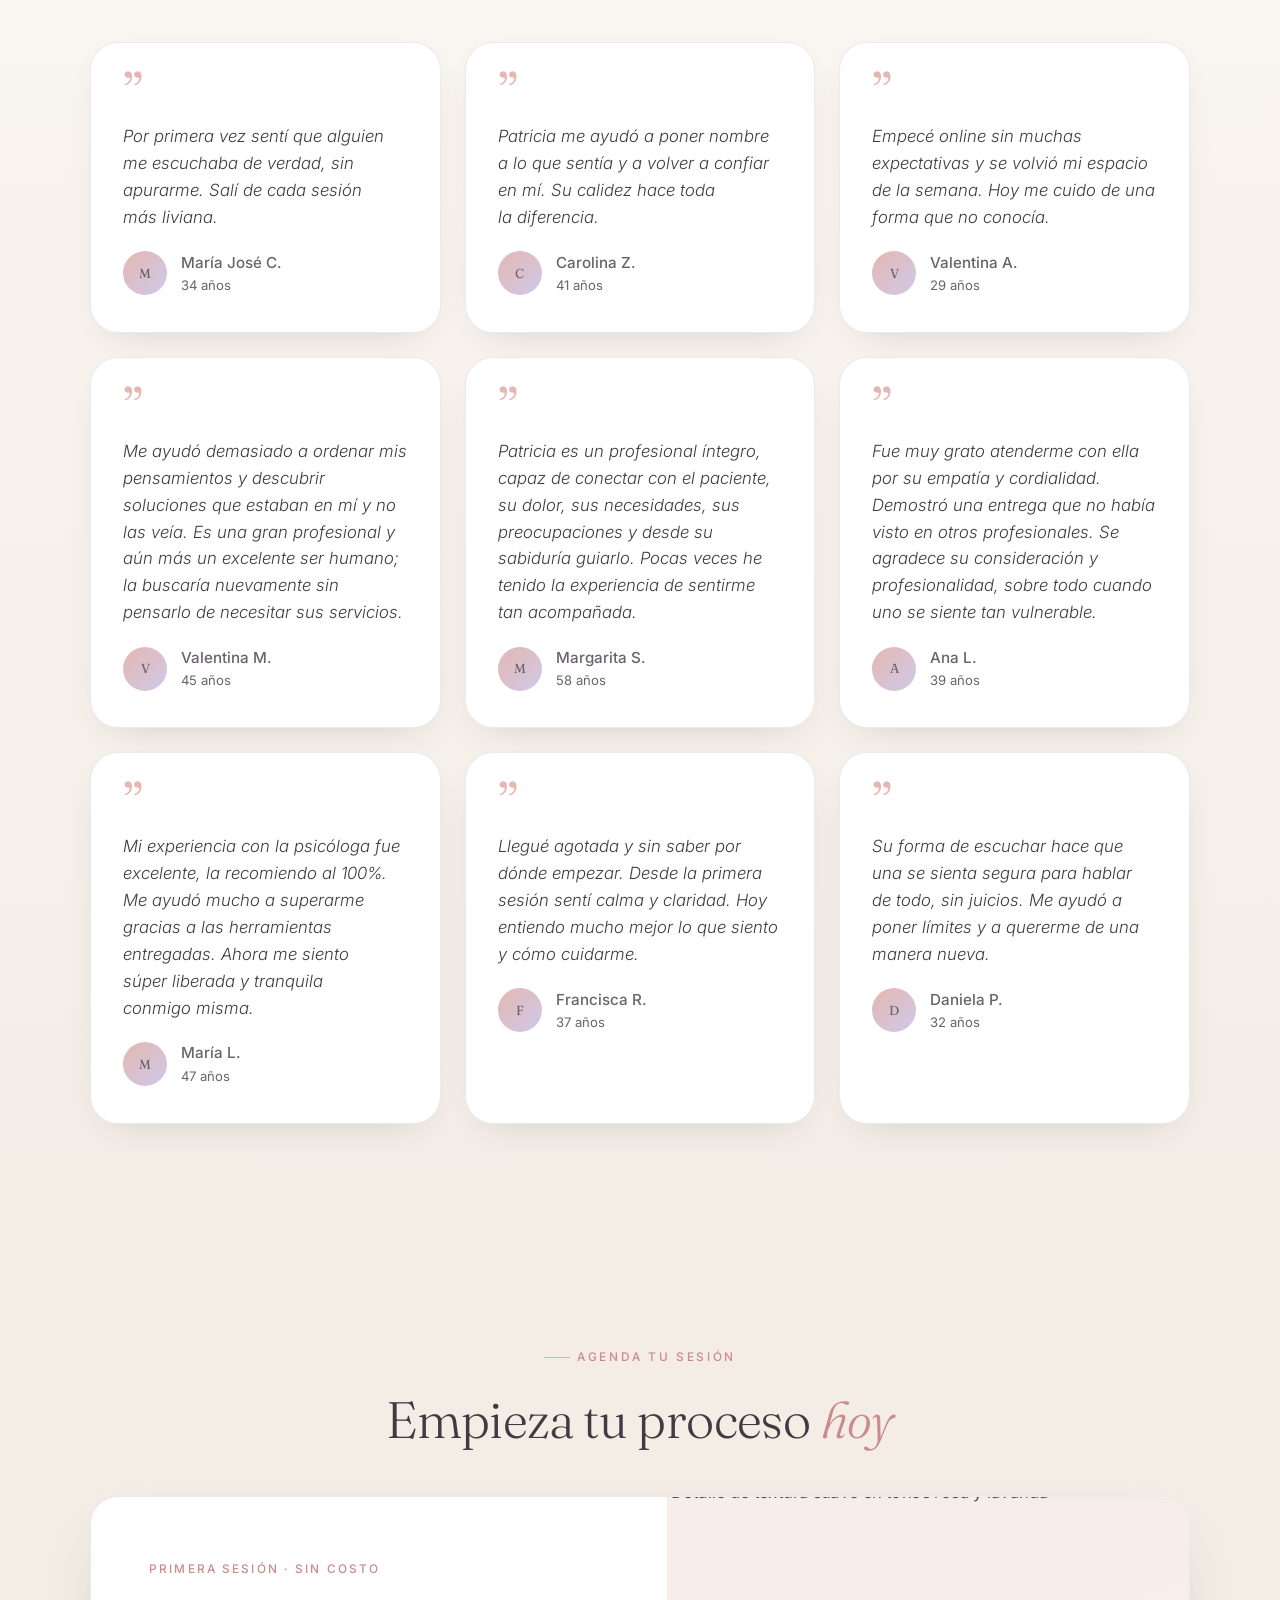
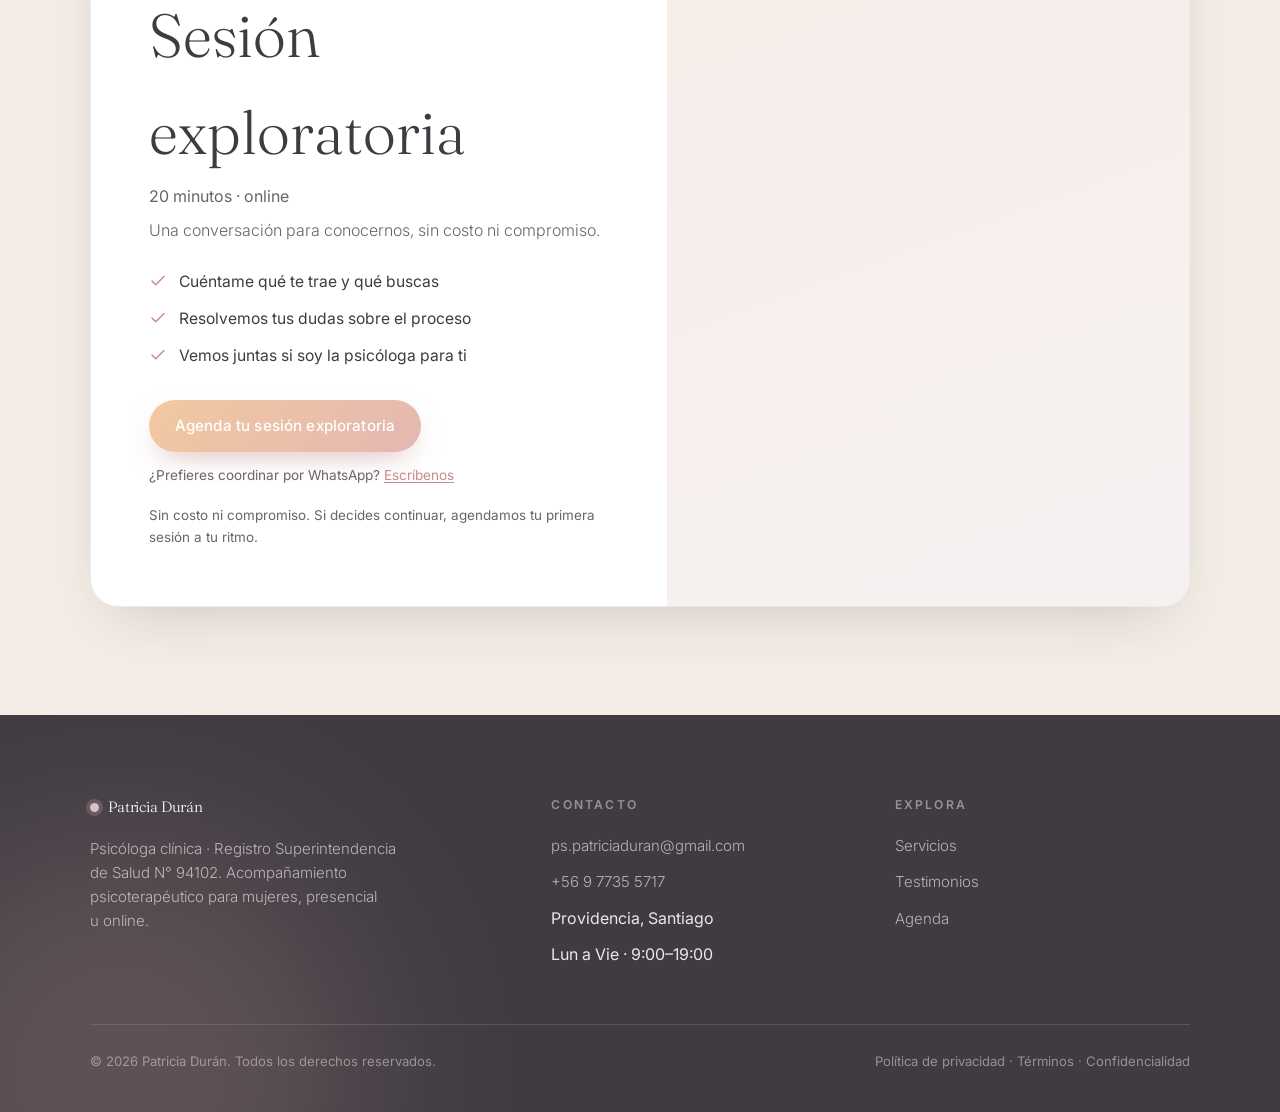
==== commit a147b9e0: "Replace sticky CTA bar with a testimonios/agenda stacking effect (desktop only) Remove the compact s" ====
--- a/index.html
+++ b/index.html
@@ -280,12 +280,6 @@
 
 <!-- ============ PRICING / AGENDA ============ -->
 <section class="section pricing" id="agenda">
-  <div class="agenda-sticky-bar">
-    <div class="wrap agenda-sticky-bar-inner">
-      <span class="agenda-sticky-bar-text">¿Lista para dar el primer paso?</span>
-      <a href="https://wa.me/56977355717?text=Hola%2C%20me%20gustar%C3%ADa%20agendar%20una%20sesi%C3%B3n%20exploratoria%20gratis%20de%2020%20min%20con%20Patricia" target="_blank" rel="noopener" class="btn btn-primary js-cal-explora" aria-label="Agenda tu sesión exploratoria gratis de 20 minutos">Agenda tu sesión exploratoria</a>
-    </div>
-  </div>
   <div class="wrap">
     <div class="center-col">
       <span class="eyebrow reveal">Agenda tu sesión</span>
--- a/assets/styles.css
+++ b/assets/styles.css
@@ -302,23 +302,10 @@
 .price-media img{width:100%;height:100%;object-fit:cover;transform:scale(1.05)}
 .price-media .veil{position:absolute;inset:0;background:linear-gradient(160deg,rgba(228,183,178,.15),rgba(208,201,232,.1))}
 
-/* ---- barra de cierre fija sobre #agenda ---- */
-.agenda-sticky-bar{
-  position:sticky;
-  top:72px;
-  z-index:5;
-  background:#fff;
-  box-shadow:0 8px 24px -12px rgba(64,59,66,.25);
-  margin-top:calc(clamp(80px,12vh,150px) * -1);
-}
-.agenda-sticky-bar-inner{
-  display:flex;align-items:center;justify-content:space-between;gap:16px;flex-wrap:wrap;
-  padding:14px var(--pad);
-}
-.agenda-sticky-bar-text{font-weight:500;color:var(--carbon);font-size:.95rem}
-.agenda-sticky-bar .btn{padding:.66em 1.35em;font-size:.9rem}
-@media(max-width:480px){
-  .agenda-sticky-bar-text{display:none}
+/* ---- testimonios se fija y la sección de agenda sube a cubrirla (solo desktop) ---- */
+@media(min-width:921px){
+  #testimonios{ position:sticky; top:72px; z-index:1; }
+  #agenda{ position:sticky; top:72px; z-index:2; }
 }
 /* plans (planes) */
 .plans-intro{text-align:center;max-width:520px;margin:46px auto 24px;color:var(--carbon-soft);font-weight:300;font-size:1.02rem}
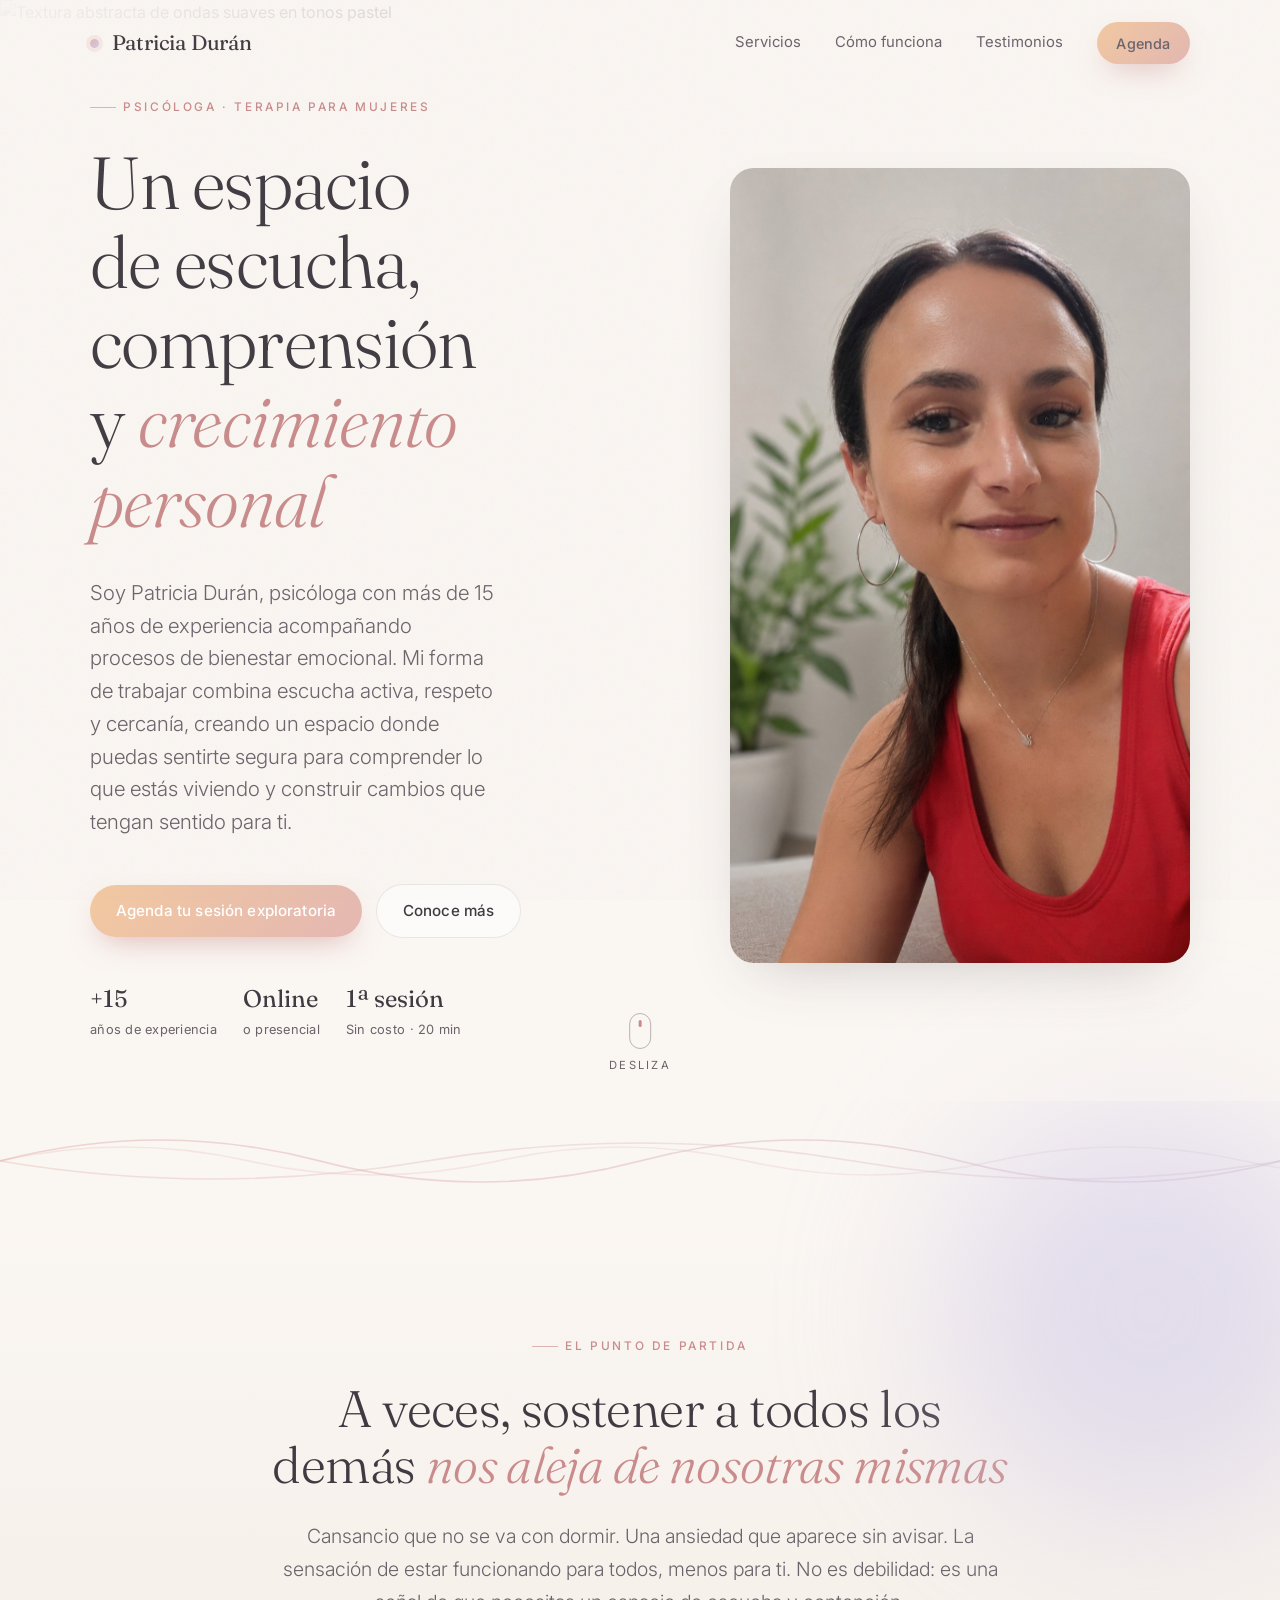
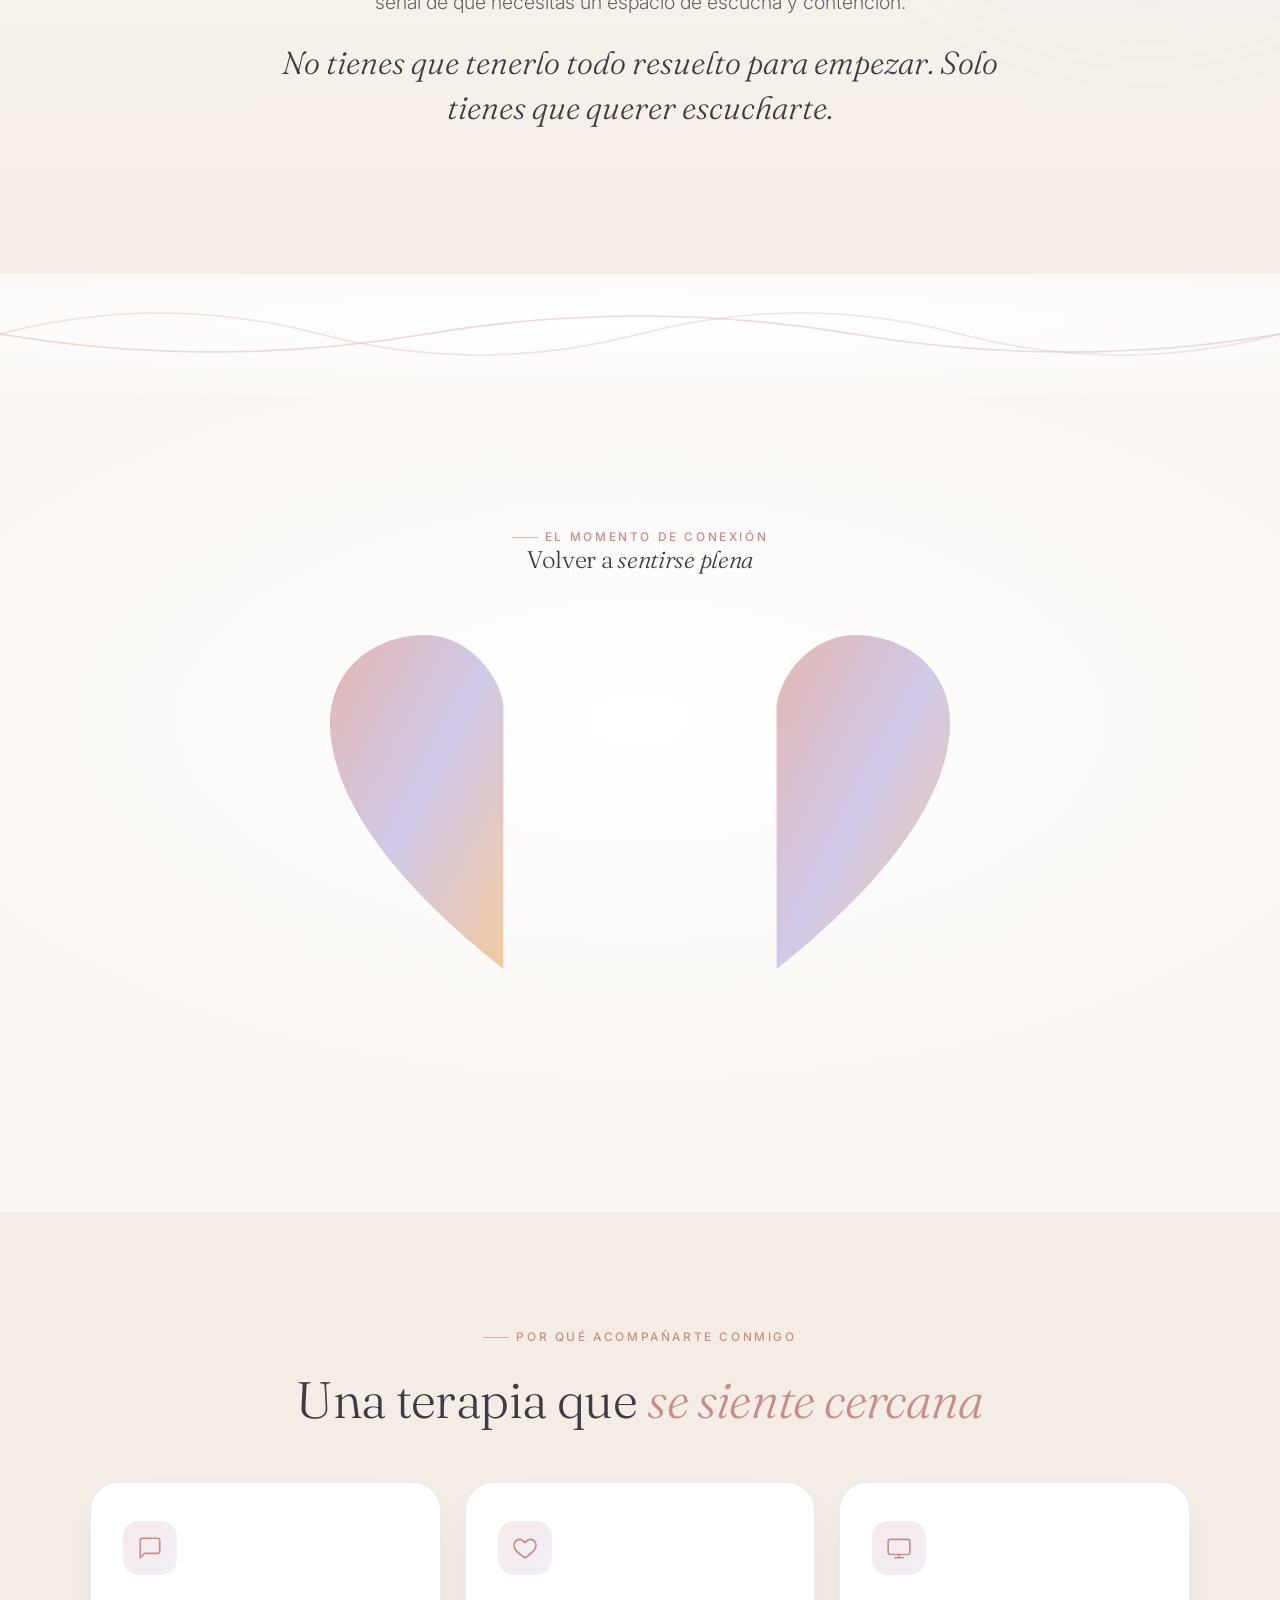
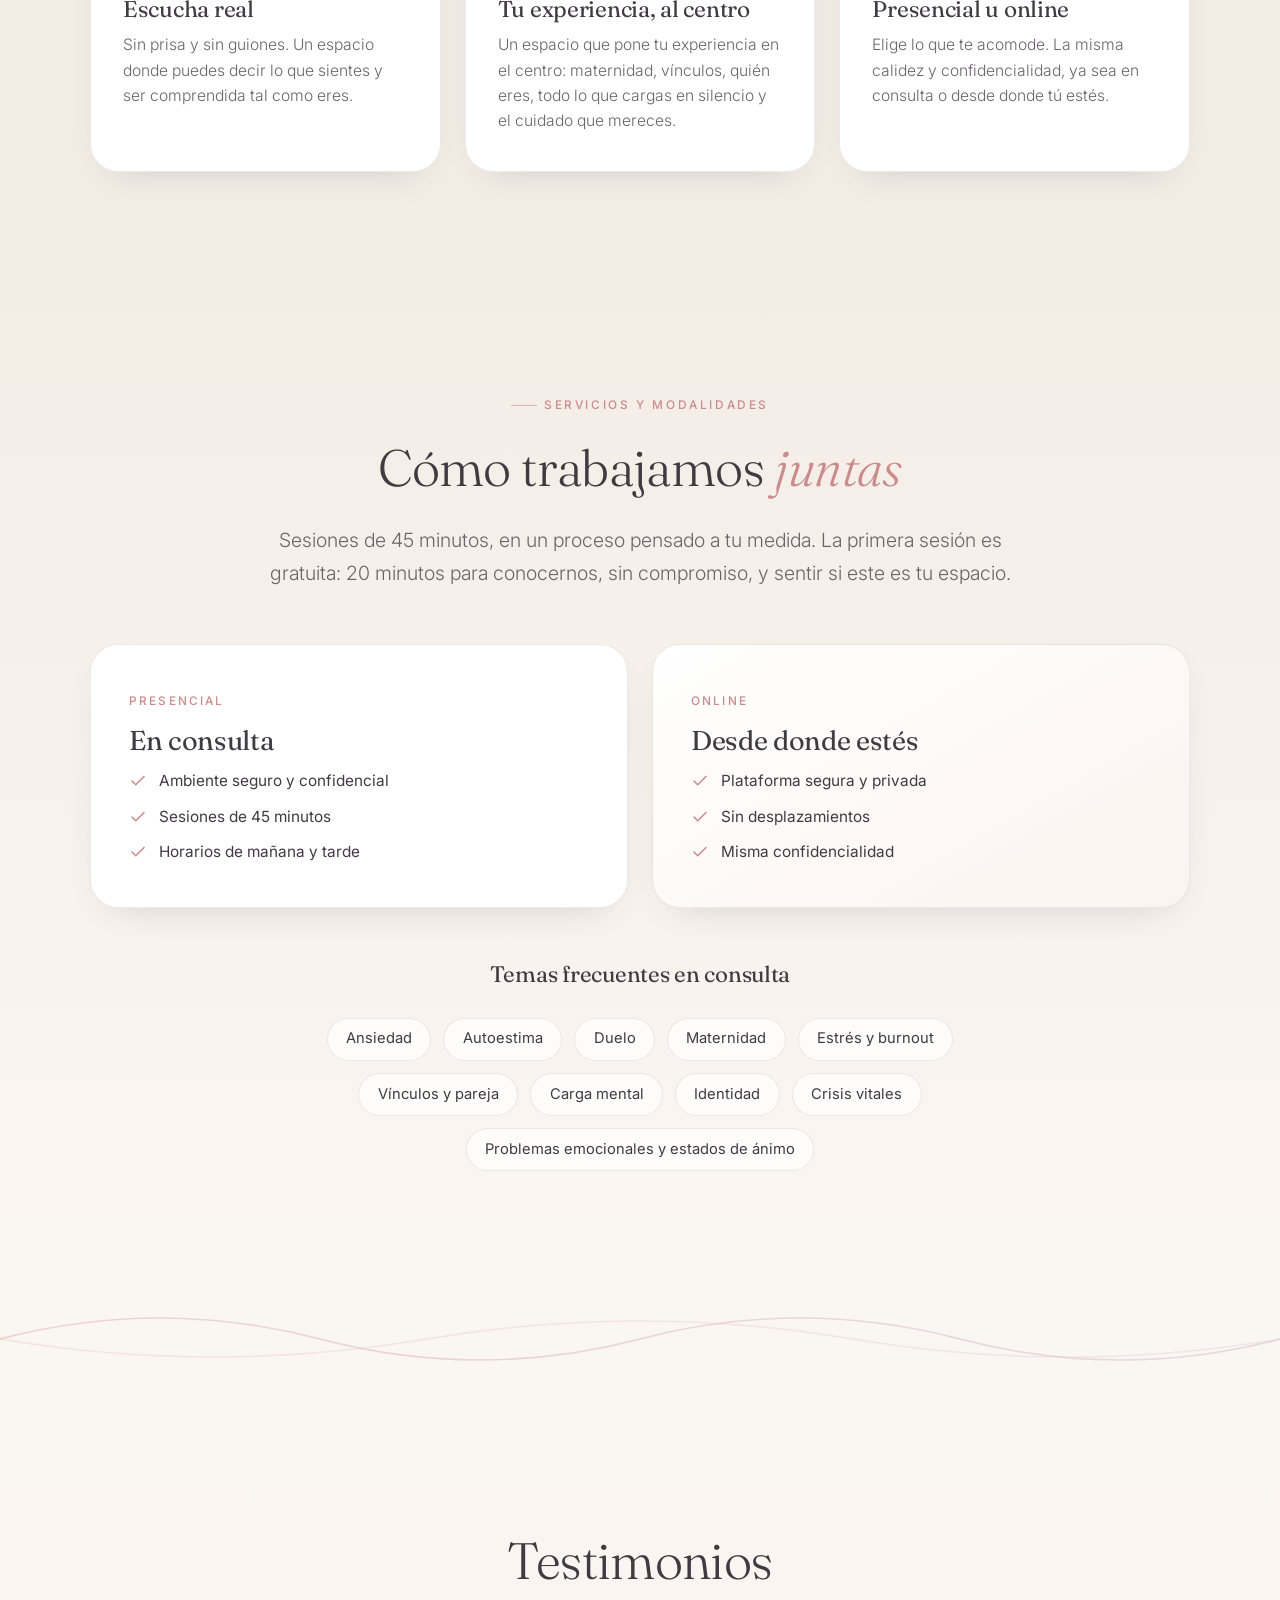
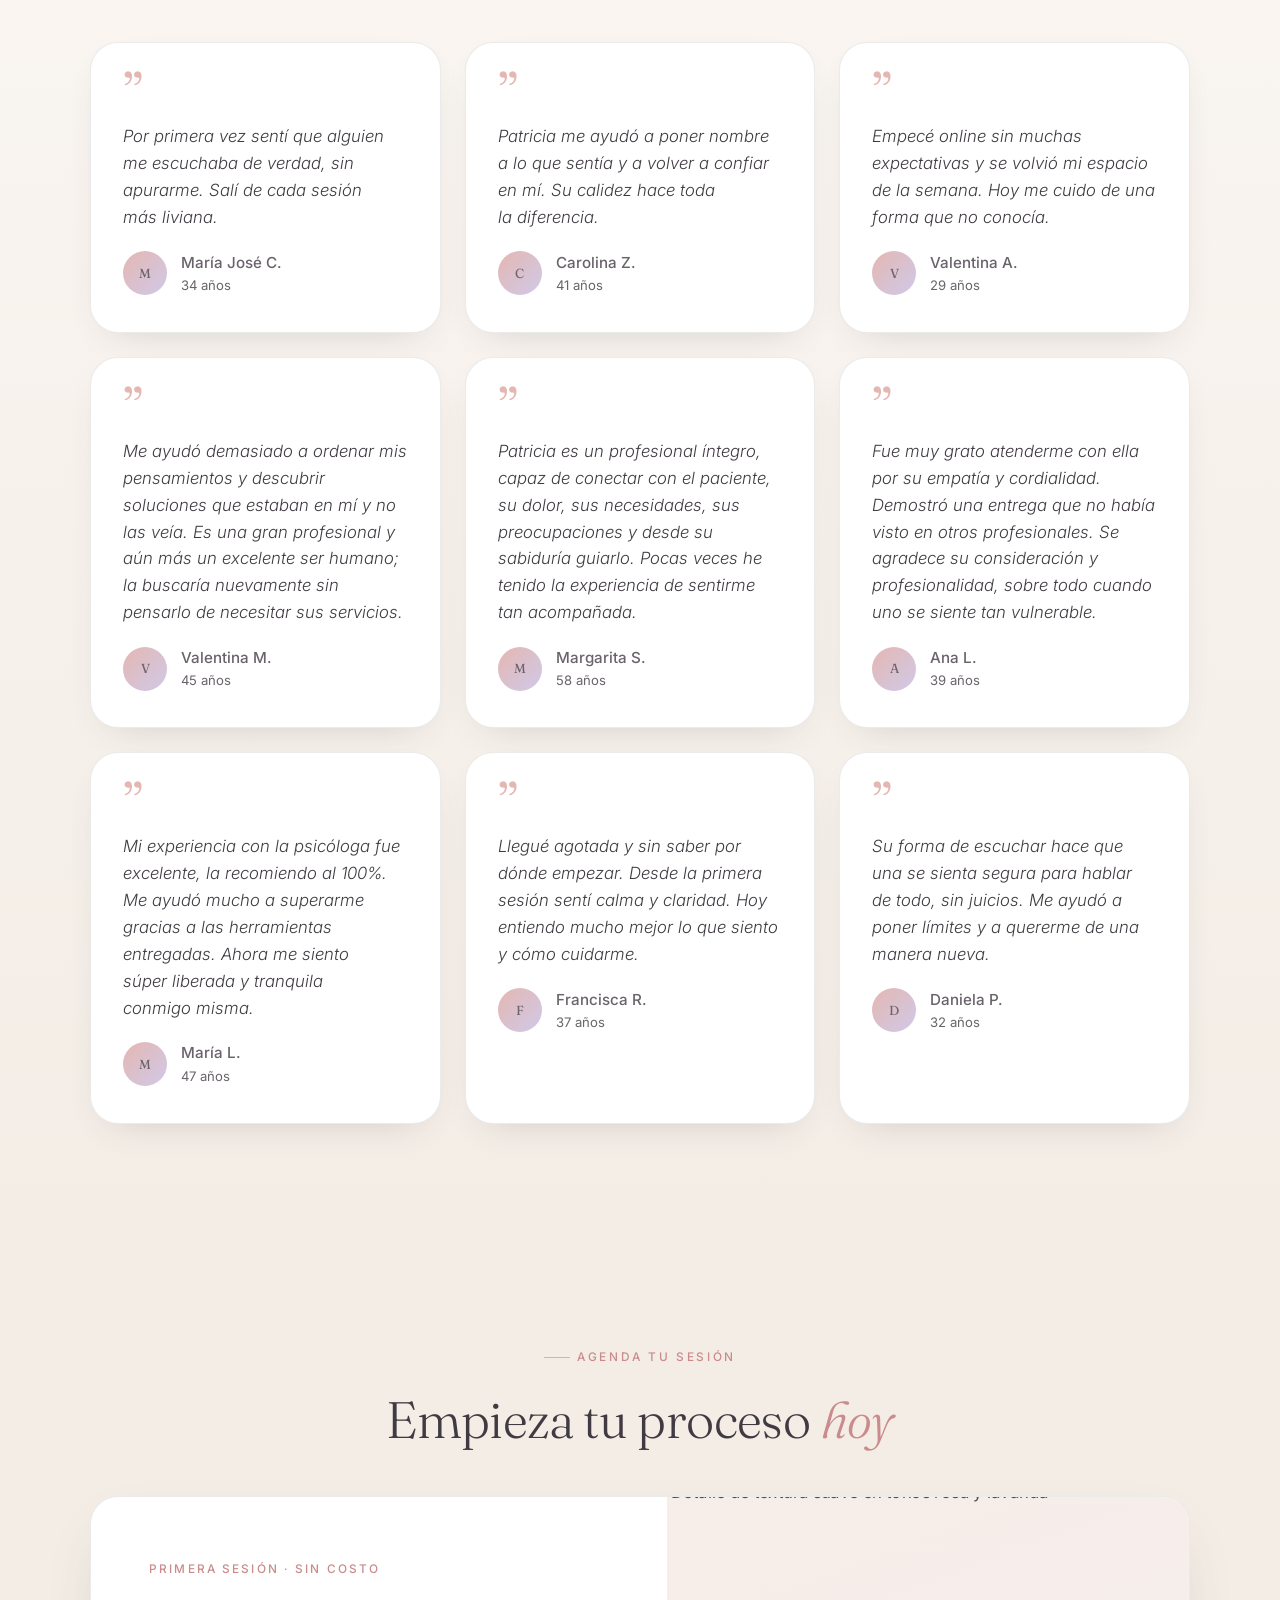
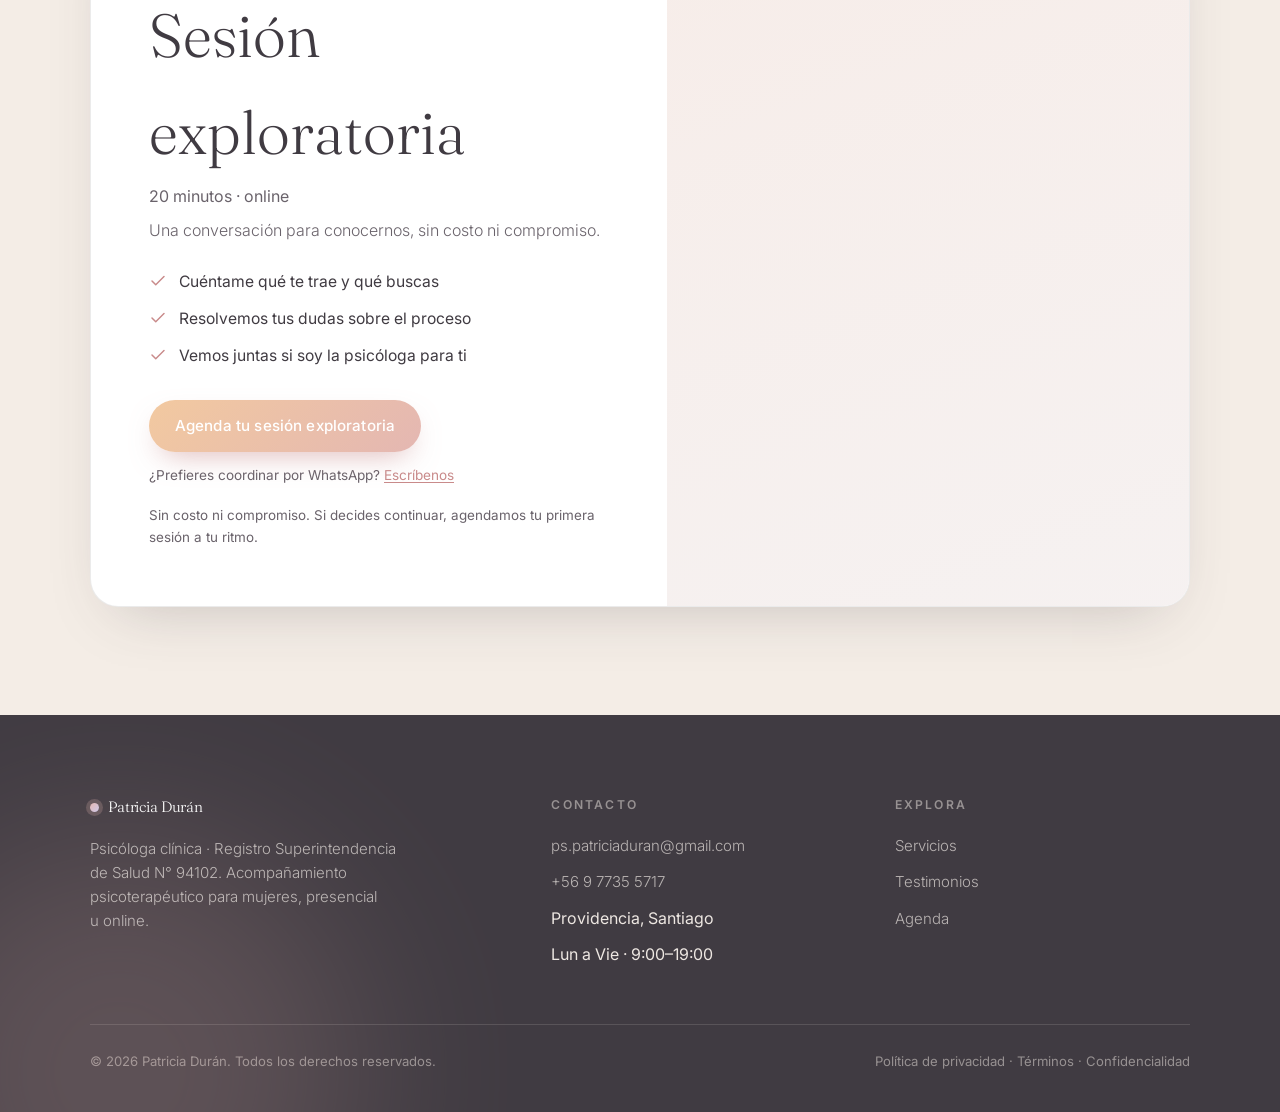
==== commit c9049671: "Add a count-up animation to the "+15 años" hero stat The number animates from 0 to 15 on page load u" ====
--- a/index.html
+++ b/index.html
@@ -57,7 +57,7 @@
         <a href="#sobre" class="btn btn-ghost">Conoce más</a>
       </div>
       <div class="hero-meta">
-        <div class="item"><b>+15</b><span>años de experiencia</span></div>
+        <div class="item"><b>+<span class="count-up" data-count-to="15">0</span></b><span>años de experiencia</span></div>
         <div class="item"><b>Online</b><span>o presencial</span></div>
         <div class="item"><b>1ª sesión</b><span>Sin costo · 20 min</span></div>
       </div>
@@ -386,6 +386,26 @@
     Cal("init", { origin: "https://cal.com" });
     Cal("ui", { hideEventTypeDetails: false, layout: "month_view" });
   })();
+
+  /* ---- Contador ascendente (hero) ---- */
+  var countEls = document.querySelectorAll('.count-up');
+  countEls.forEach(function(el){
+    var target = parseInt(el.getAttribute('data-count-to'), 10) || 0;
+    if(reduce){
+      el.textContent = target;
+      return;
+    }
+    var duration = 1200;
+    var start = null;
+    function easeOutQuad(t){ return 1 - (1-t)*(1-t); }
+    function step(ts){
+      if(start === null) start = ts;
+      var p = Math.min((ts - start) / duration, 1);
+      el.textContent = Math.round(target * easeOutQuad(p));
+      if(p < 1) requestAnimationFrame(step);
+    }
+    requestAnimationFrame(step);
+  });
 
   /* ---- Magnetic button (ligero) ---- */
   if(!reduce){
--- a/assets/styles.css
+++ b/assets/styles.css
@@ -183,7 +183,7 @@
 .hero-meta{display:flex;gap:26px;margin-top:2.6em;flex-wrap:wrap}
 .hero-meta .item{display:flex;flex-direction:column;gap:2px}
 .hero-meta .item b{font-family:var(--serif);font-size:1.5rem;font-weight:400;color:var(--carbon)}
-.hero-meta .item span{font-size:.8rem;color:var(--carbon-soft);letter-spacing:.02em}
+.hero-meta .item > span{font-size:.8rem;color:var(--carbon-soft);letter-spacing:.02em}
 .scroll-cue{position:absolute;bottom:26px;left:50%;transform:translateX(-50%);z-index:2;display:flex;flex-direction:column;align-items:center;gap:8px;color:var(--carbon-soft);font-size:.7rem;letter-spacing:.2em;text-transform:uppercase}
 .scroll-cue .mouse{width:22px;height:36px;border:1.5px solid rgba(64,59,66,.35);border-radius:14px;position:relative}
 .scroll-cue .mouse::after{content:"";position:absolute;top:6px;left:50%;width:3px;height:7px;border-radius:3px;background:var(--rosa-profundo);transform:translateX(-50%);animation:scrollPulse 1.8s var(--ease) infinite}
@@ -302,11 +302,6 @@
 .price-media img{width:100%;height:100%;object-fit:cover;transform:scale(1.05)}
 .price-media .veil{position:absolute;inset:0;background:linear-gradient(160deg,rgba(228,183,178,.15),rgba(208,201,232,.1))}
 
-/* ---- testimonios se fija y la sección de agenda sube a cubrirla (solo desktop) ---- */
-@media(min-width:921px){
-  #testimonios{ position:sticky; top:72px; z-index:1; }
-  #agenda{ position:sticky; top:72px; z-index:2; }
-}
 /* plans (planes) */
 .plans-intro{text-align:center;max-width:520px;margin:46px auto 24px;color:var(--carbon-soft);font-weight:300;font-size:1.02rem}
 .plans{display:grid;grid-template-columns:repeat(3,1fr);gap:20px;max-width:1000px;margin-inline:auto}
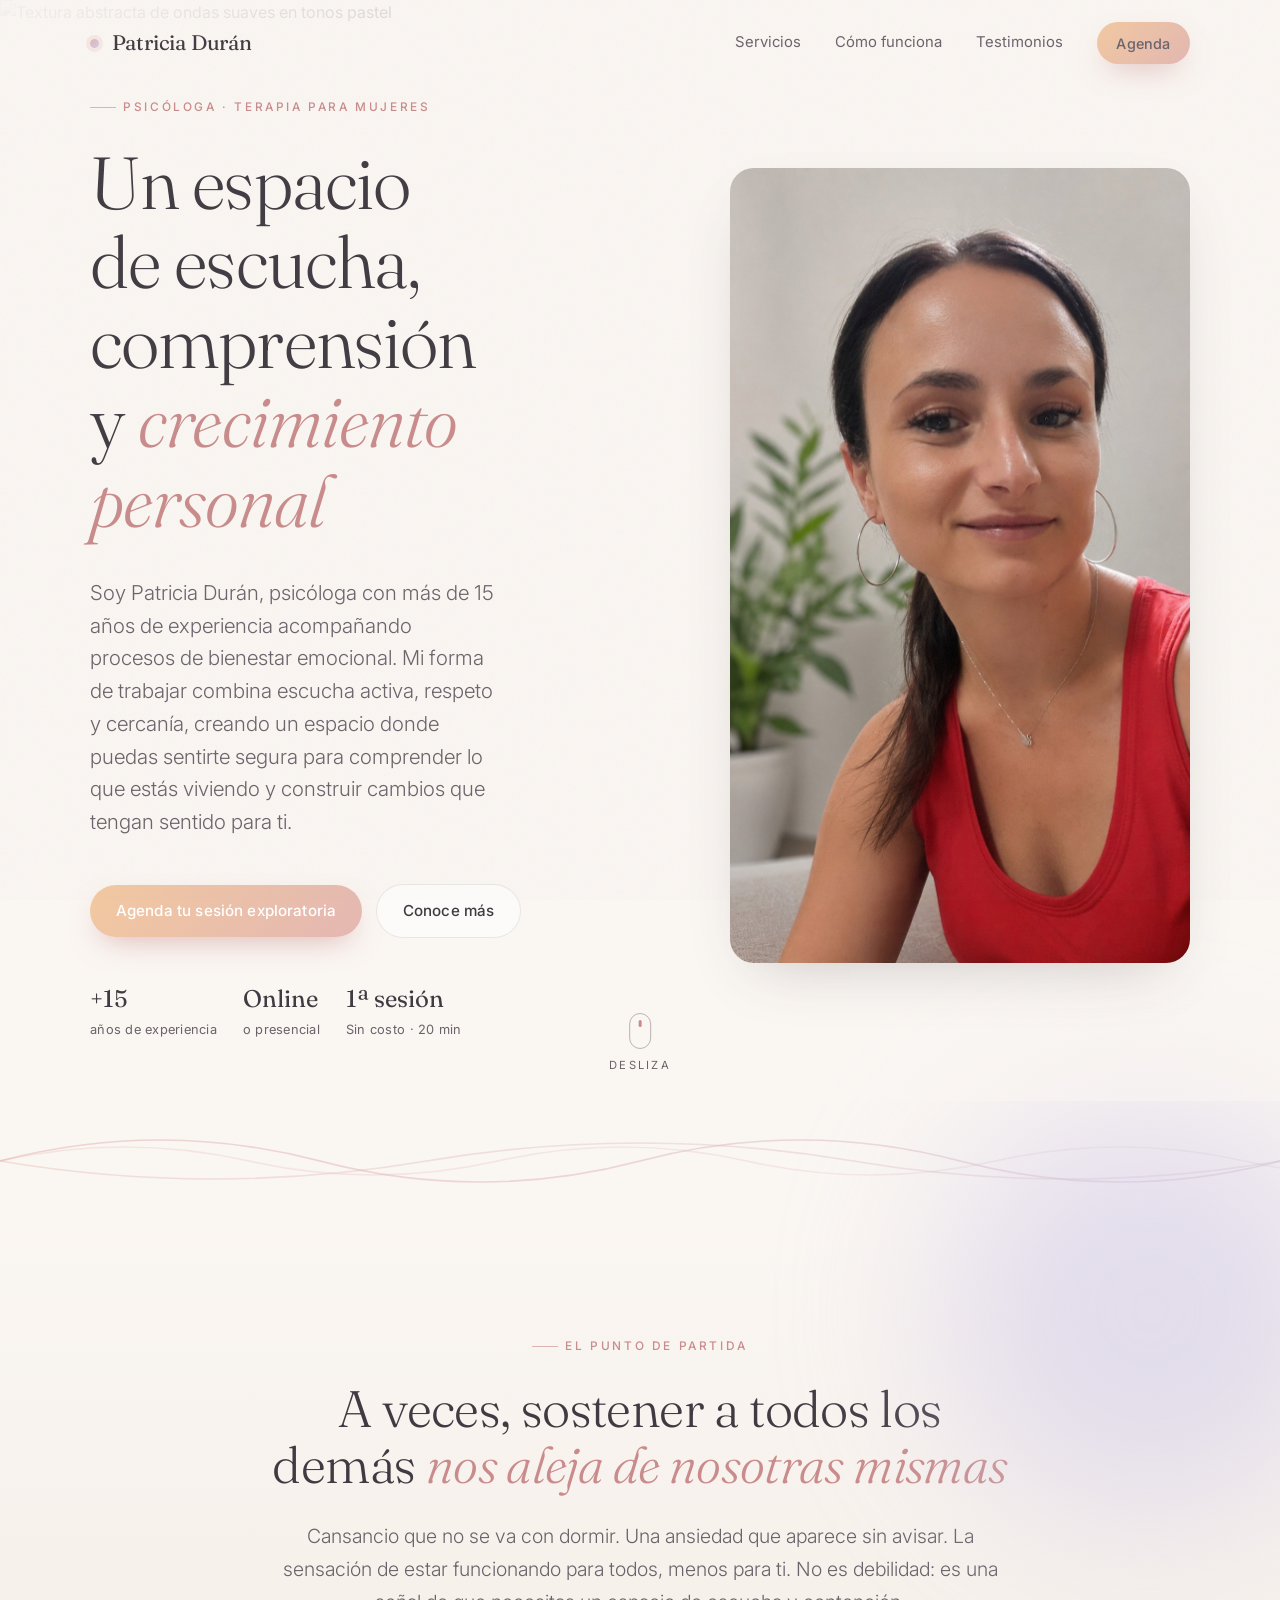
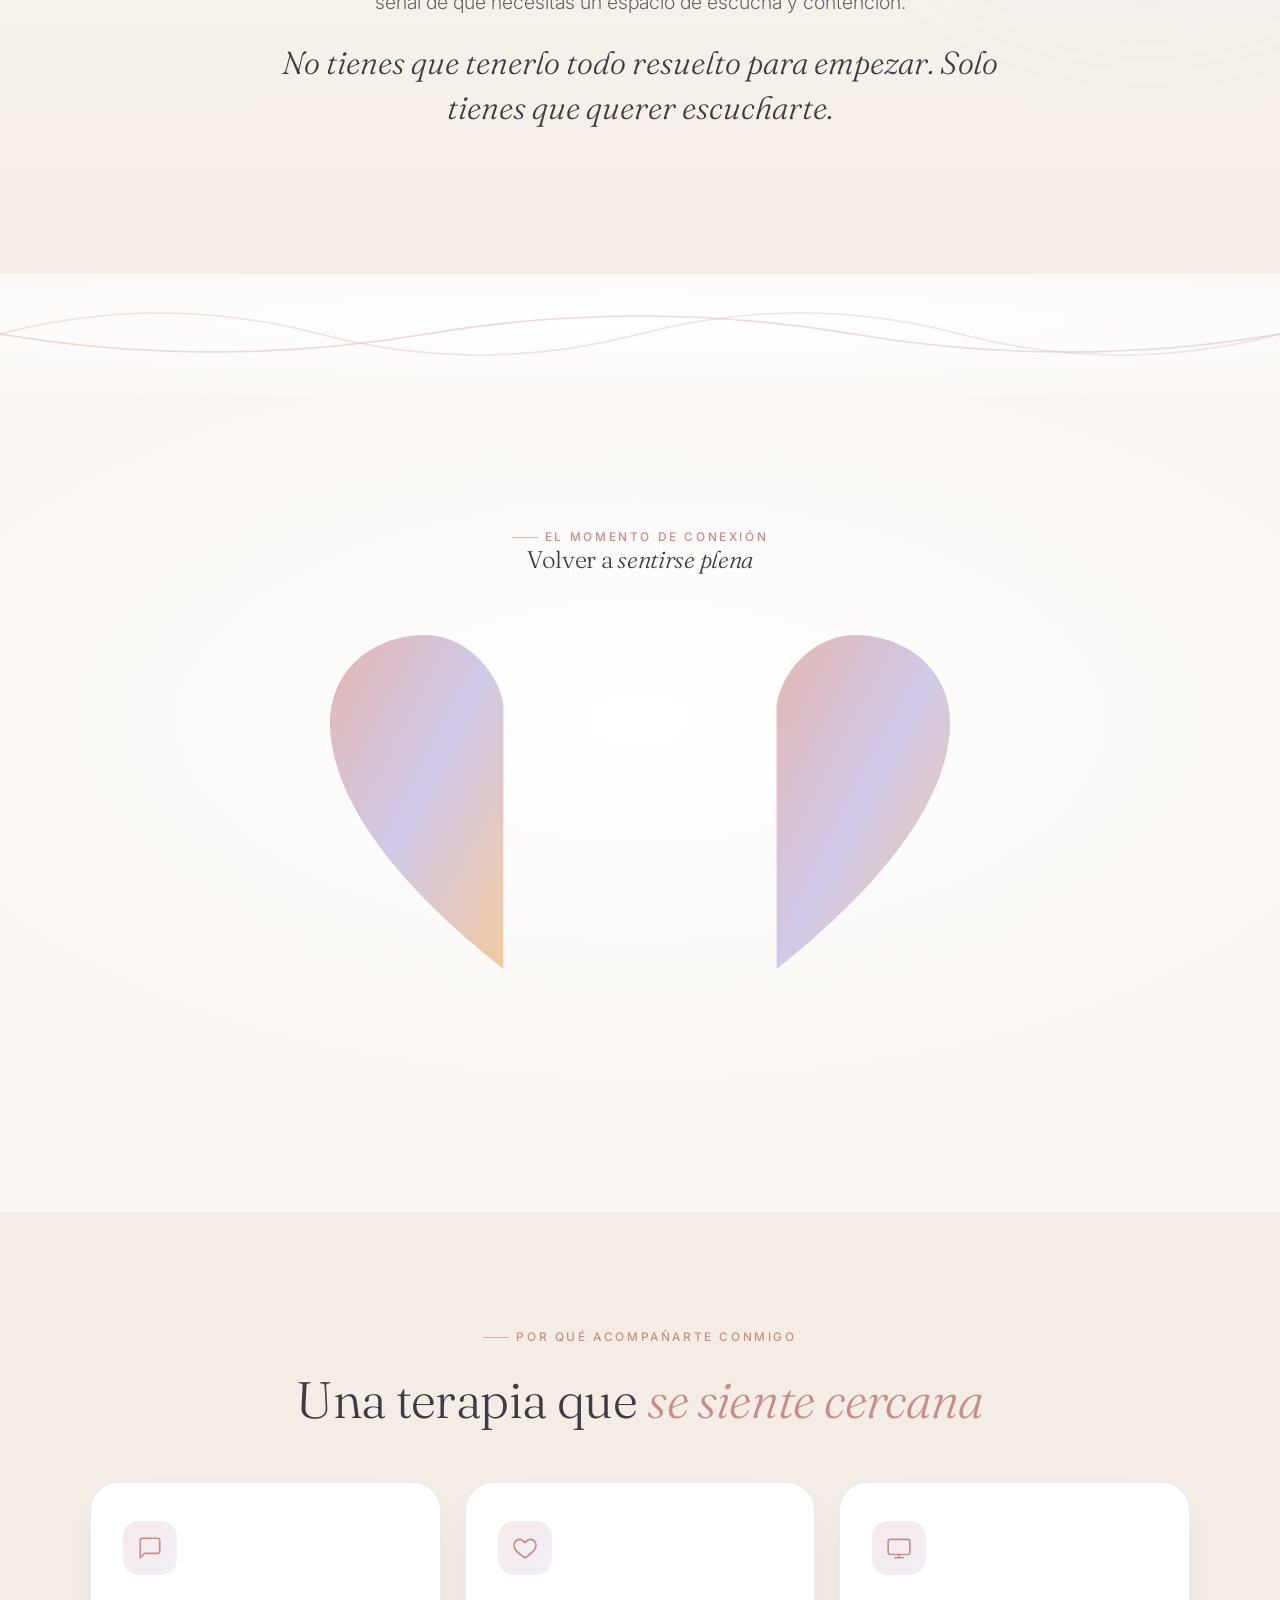
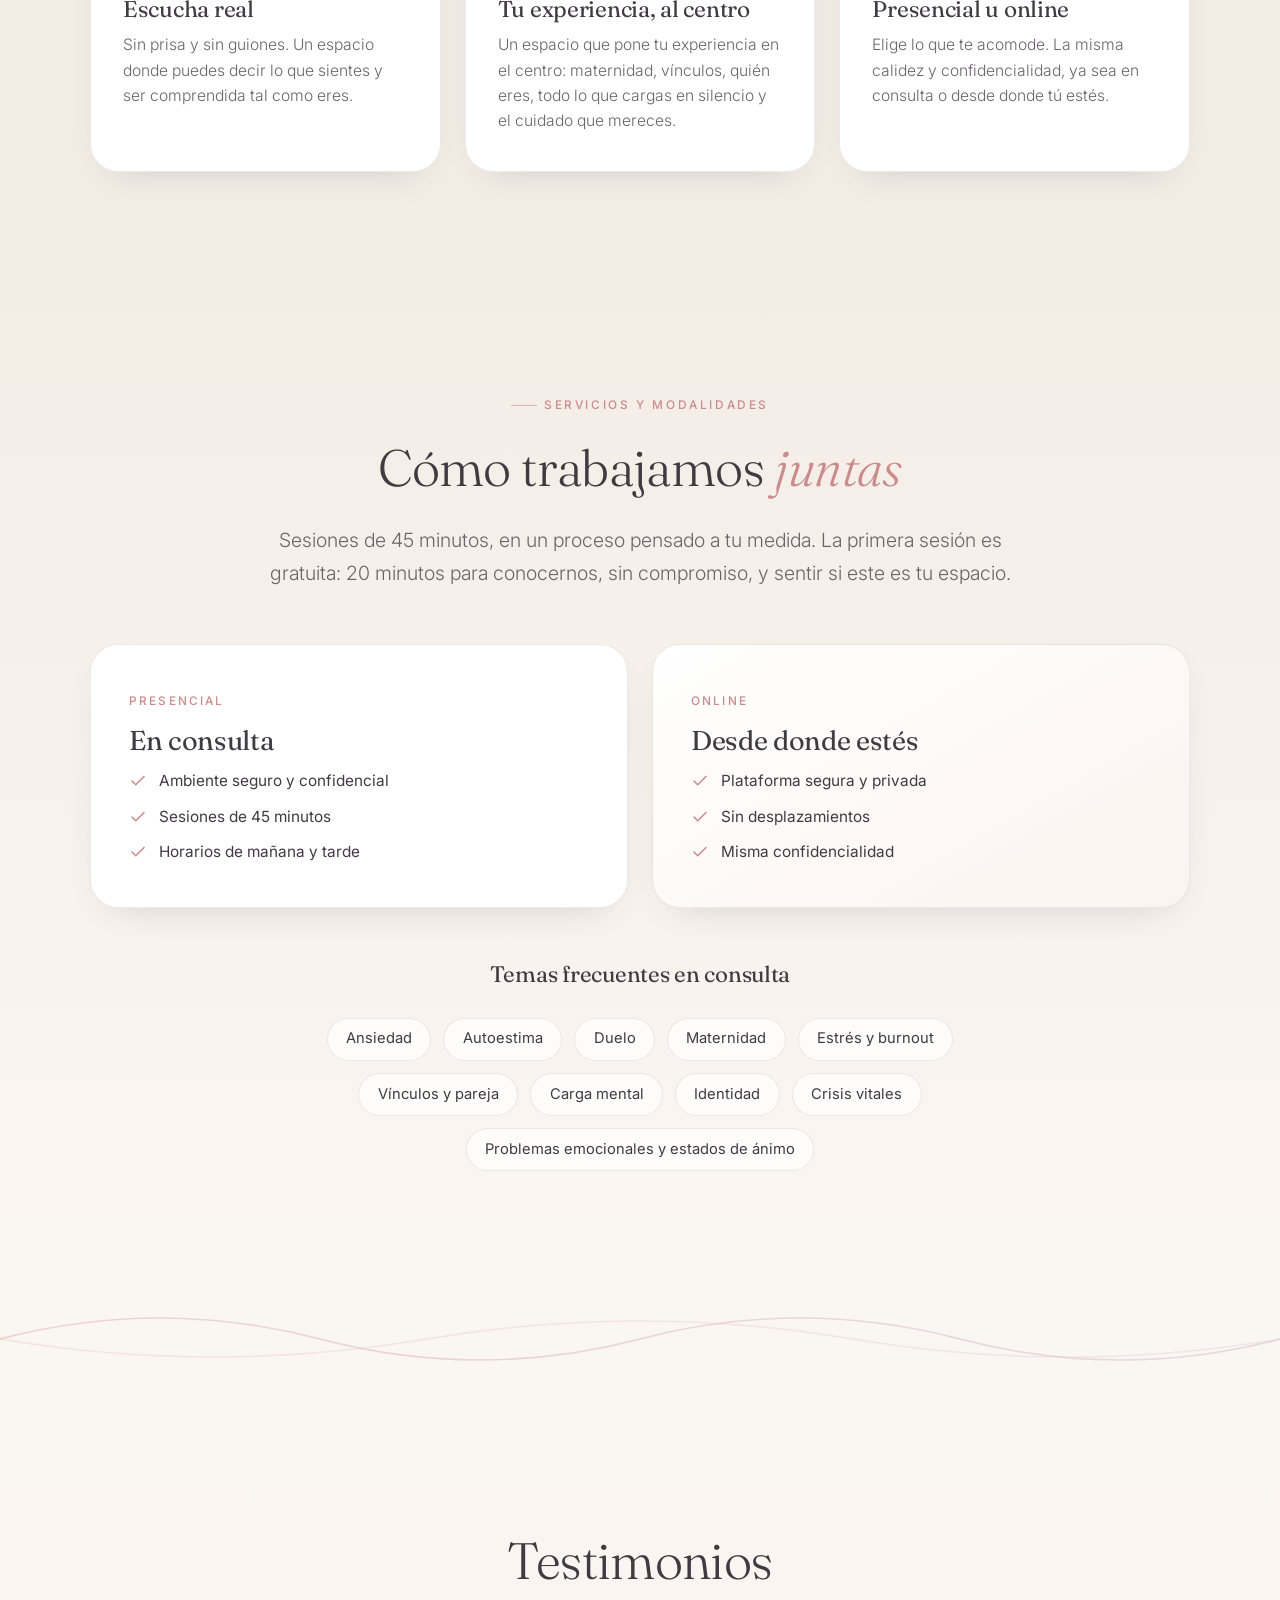
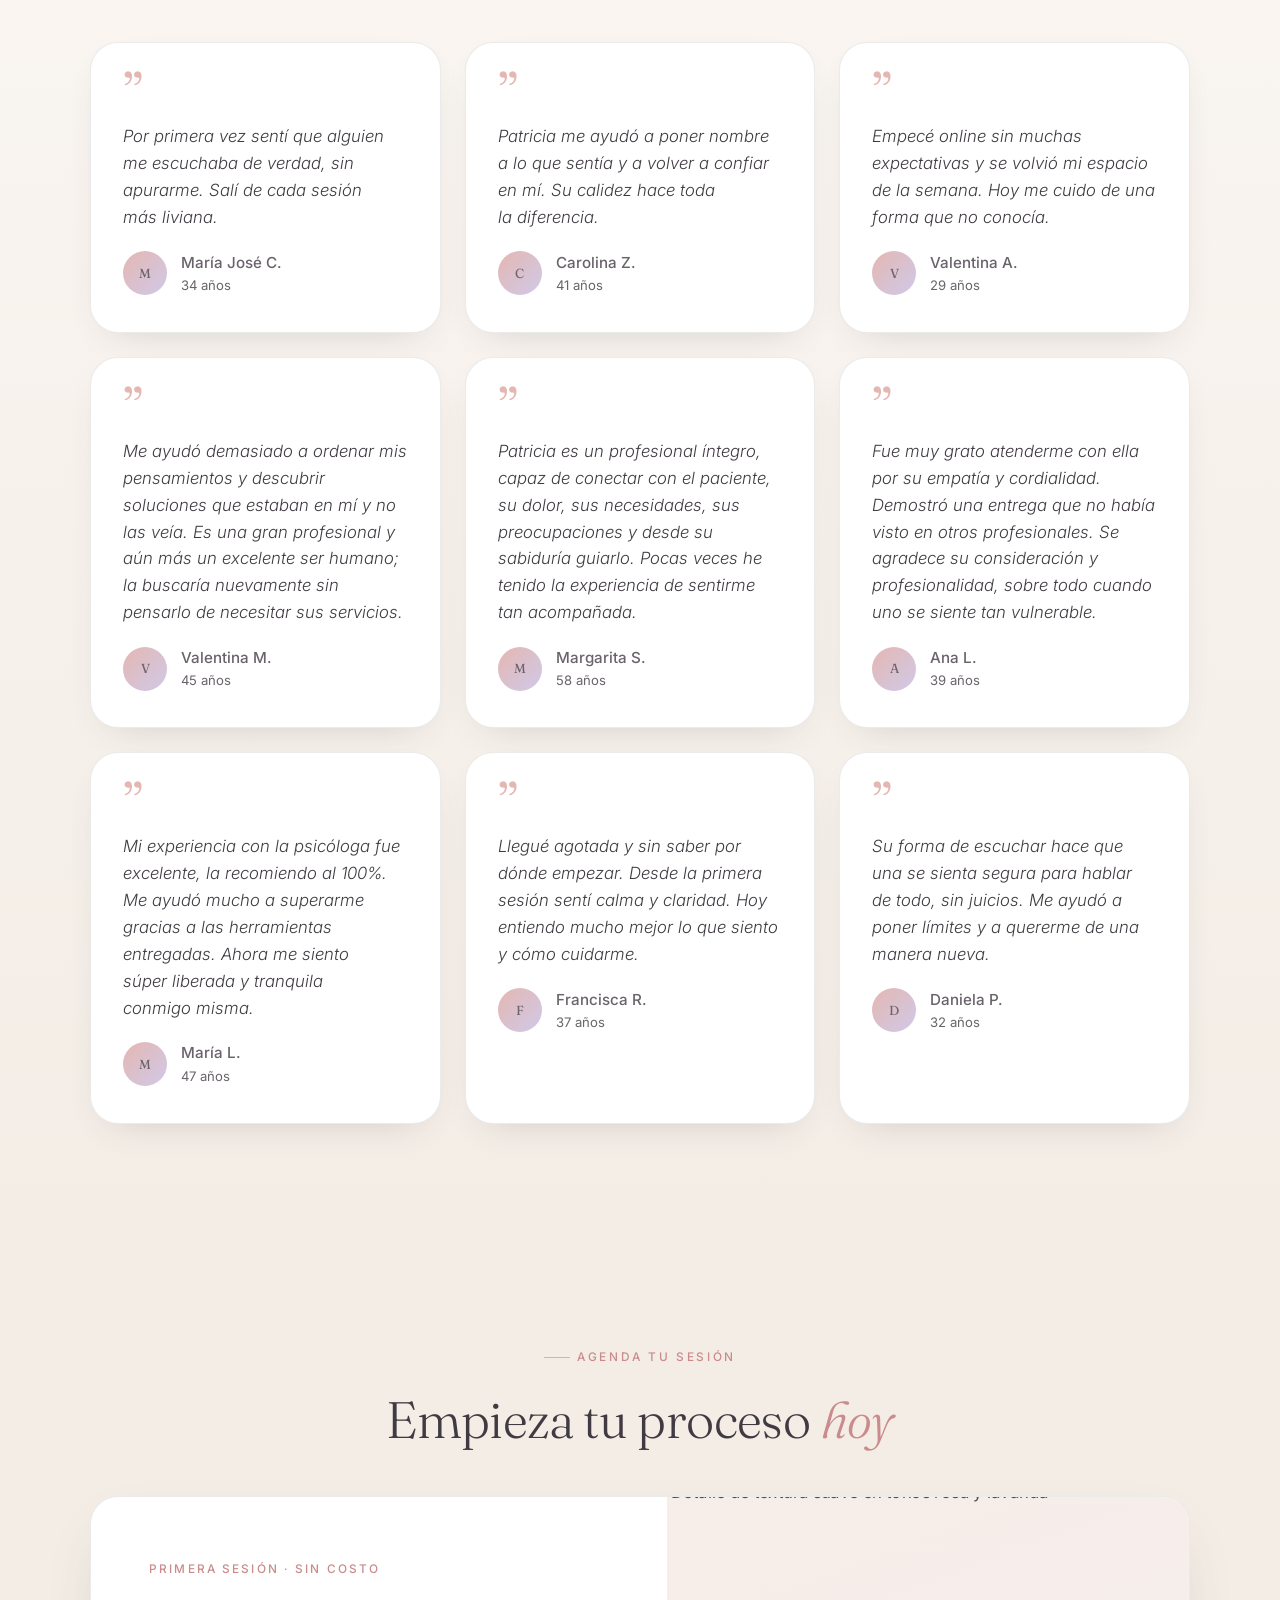
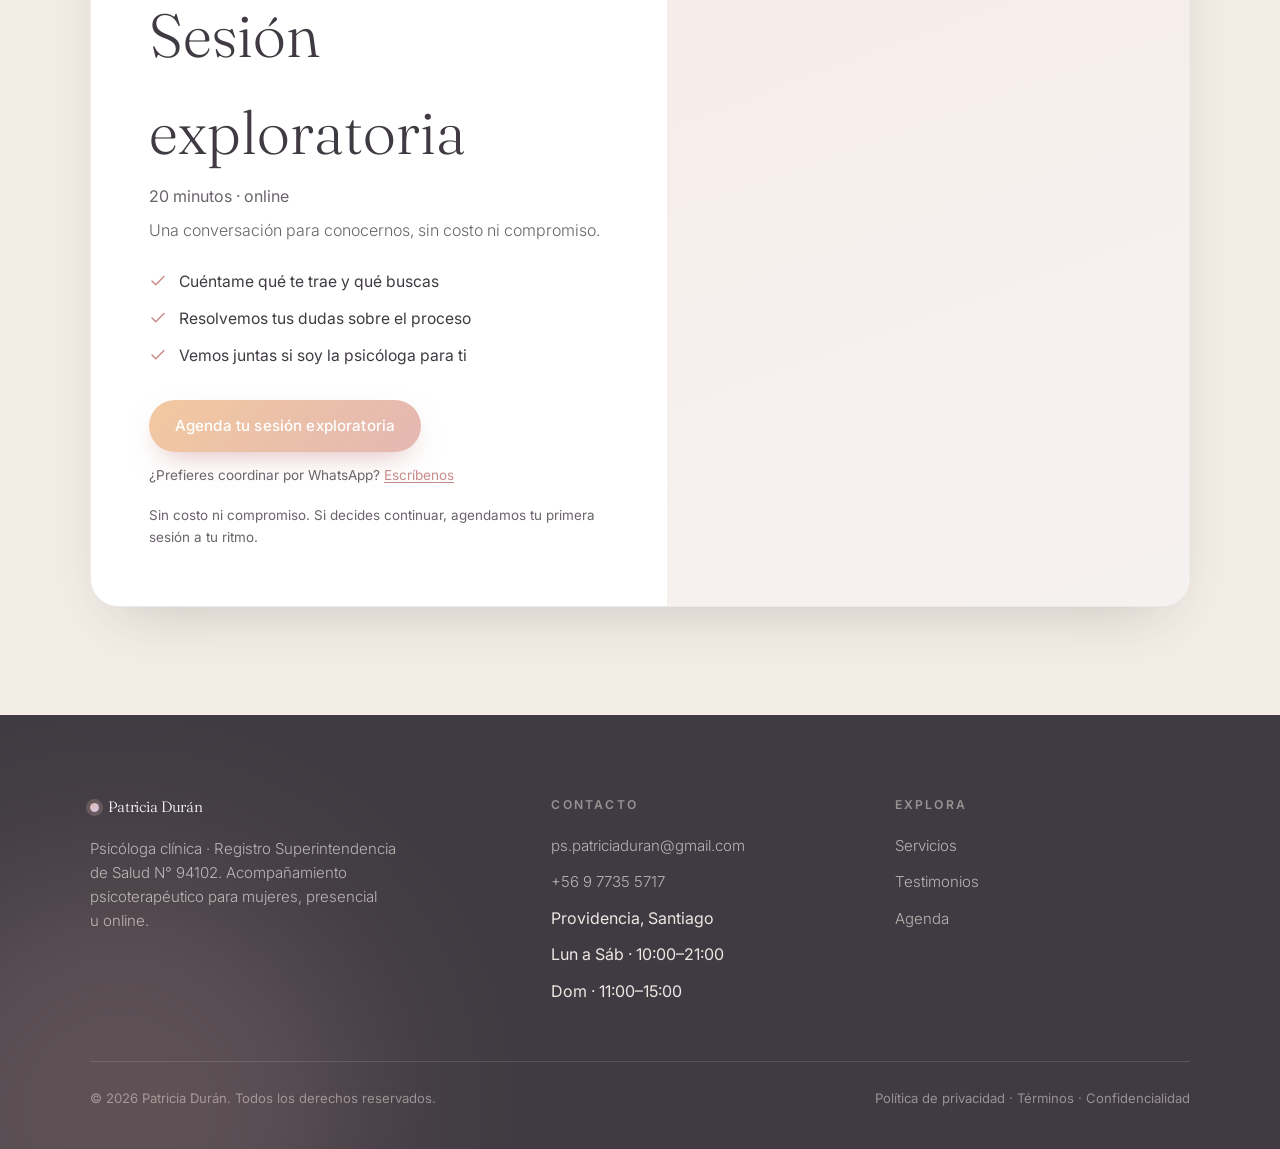
==== commit 6192c27d: "Update business hours to Mon-Sat 10:00-21:00, Sun 11:00-15:00 Replaces the old "Lun a Vie · 9:00-19:" ====
--- a/index.html
+++ b/index.html
@@ -325,7 +325,8 @@
           <li><a href="mailto:ps.patriciaduran@gmail.com">ps.patriciaduran@gmail.com</a></li>
           <li><a href="tel:+56977355717">+56 9 7735 5717</a></li>
           <li>Providencia, Santiago</li>
-          <li>Lun a Vie · 9:00–19:00</li>
+          <li>Lun a Sáb · 10:00–21:00</li>
+          <li>Dom · 11:00–15:00</li>
         </ul>
       </div>
       <div class="foot-col">
